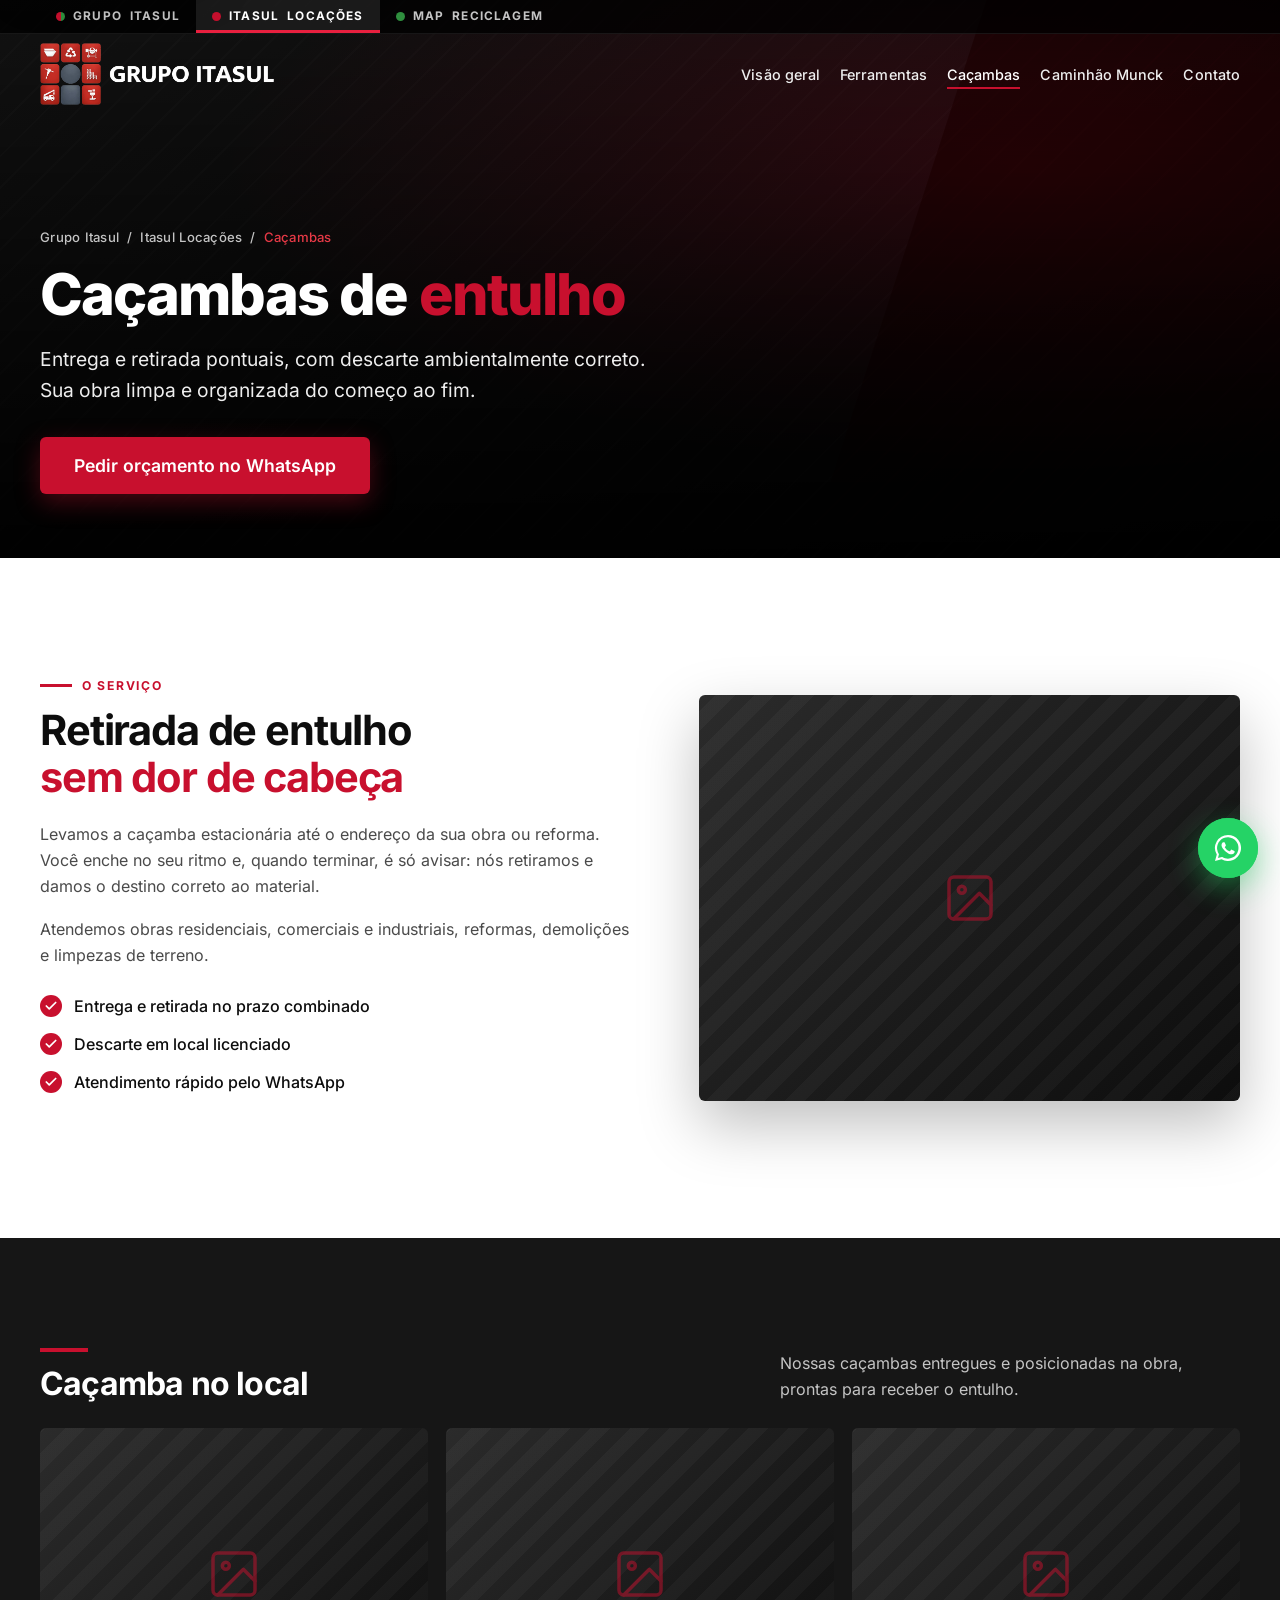
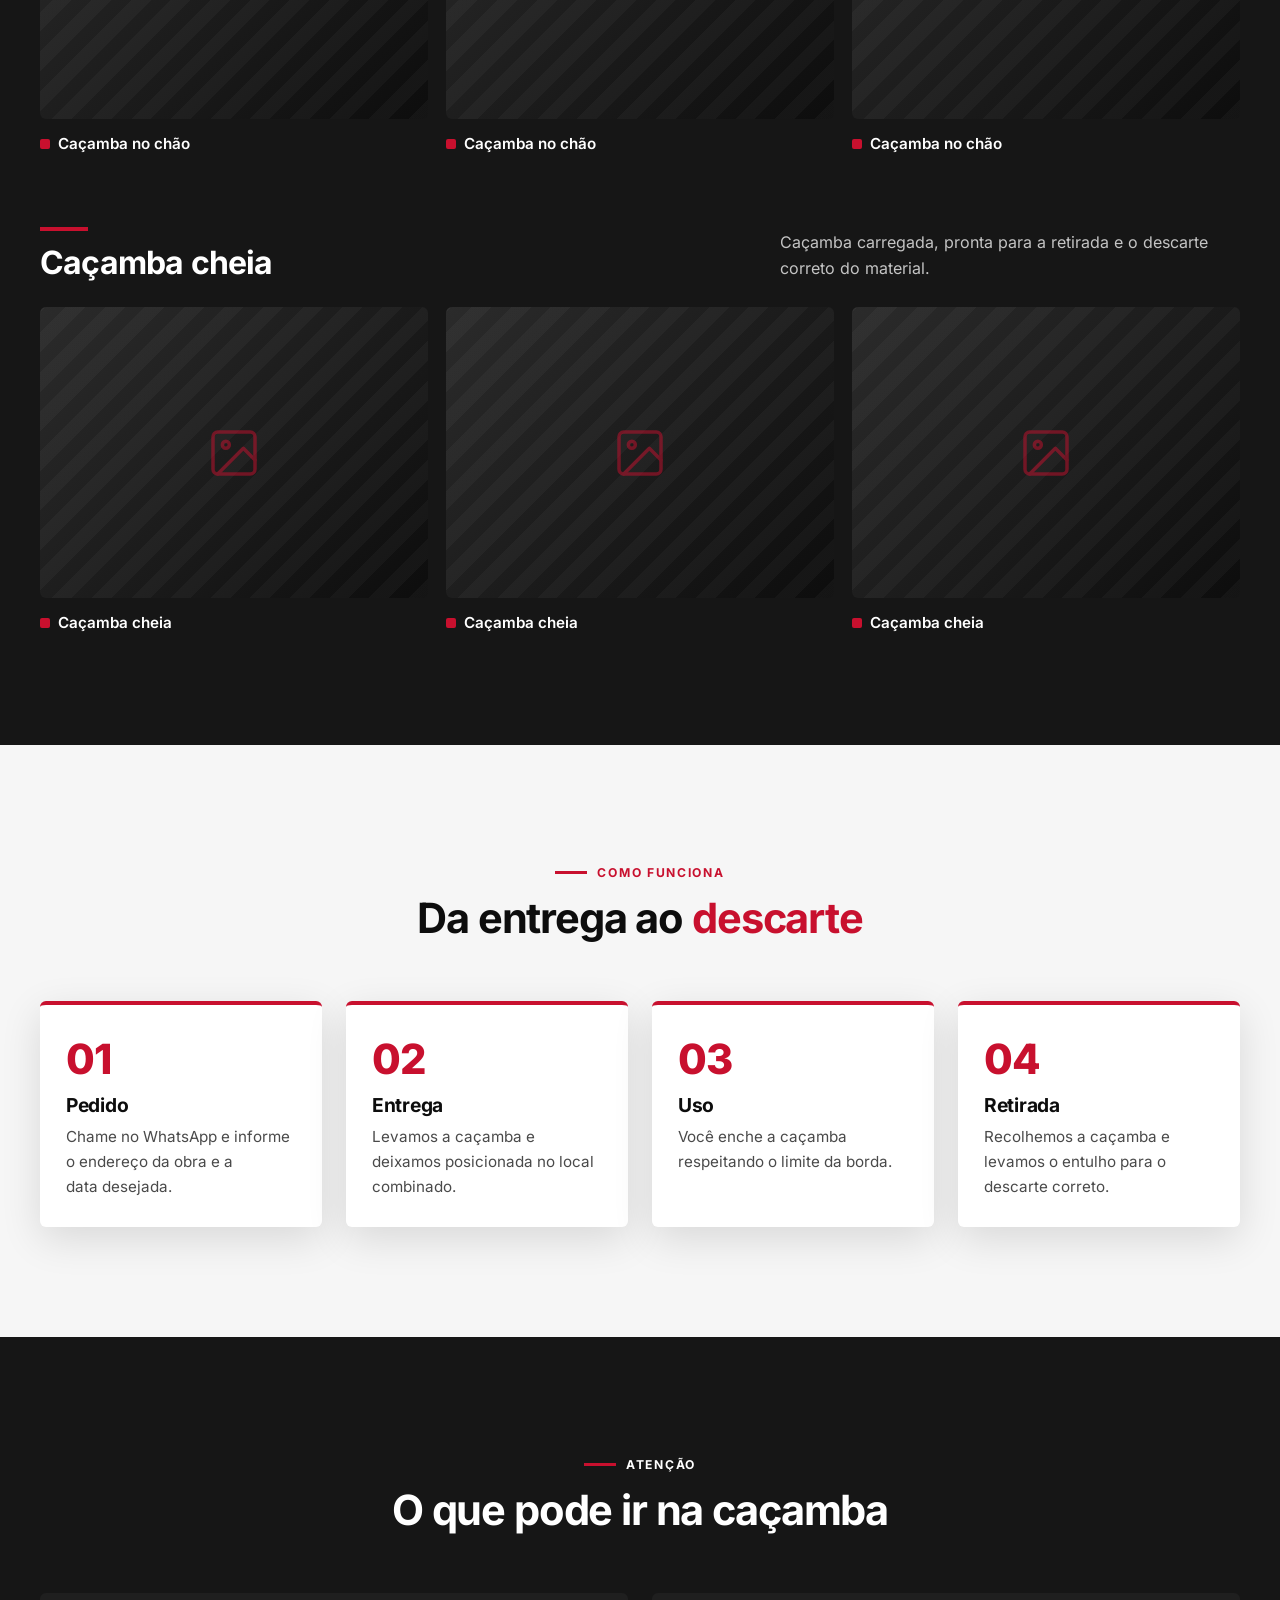
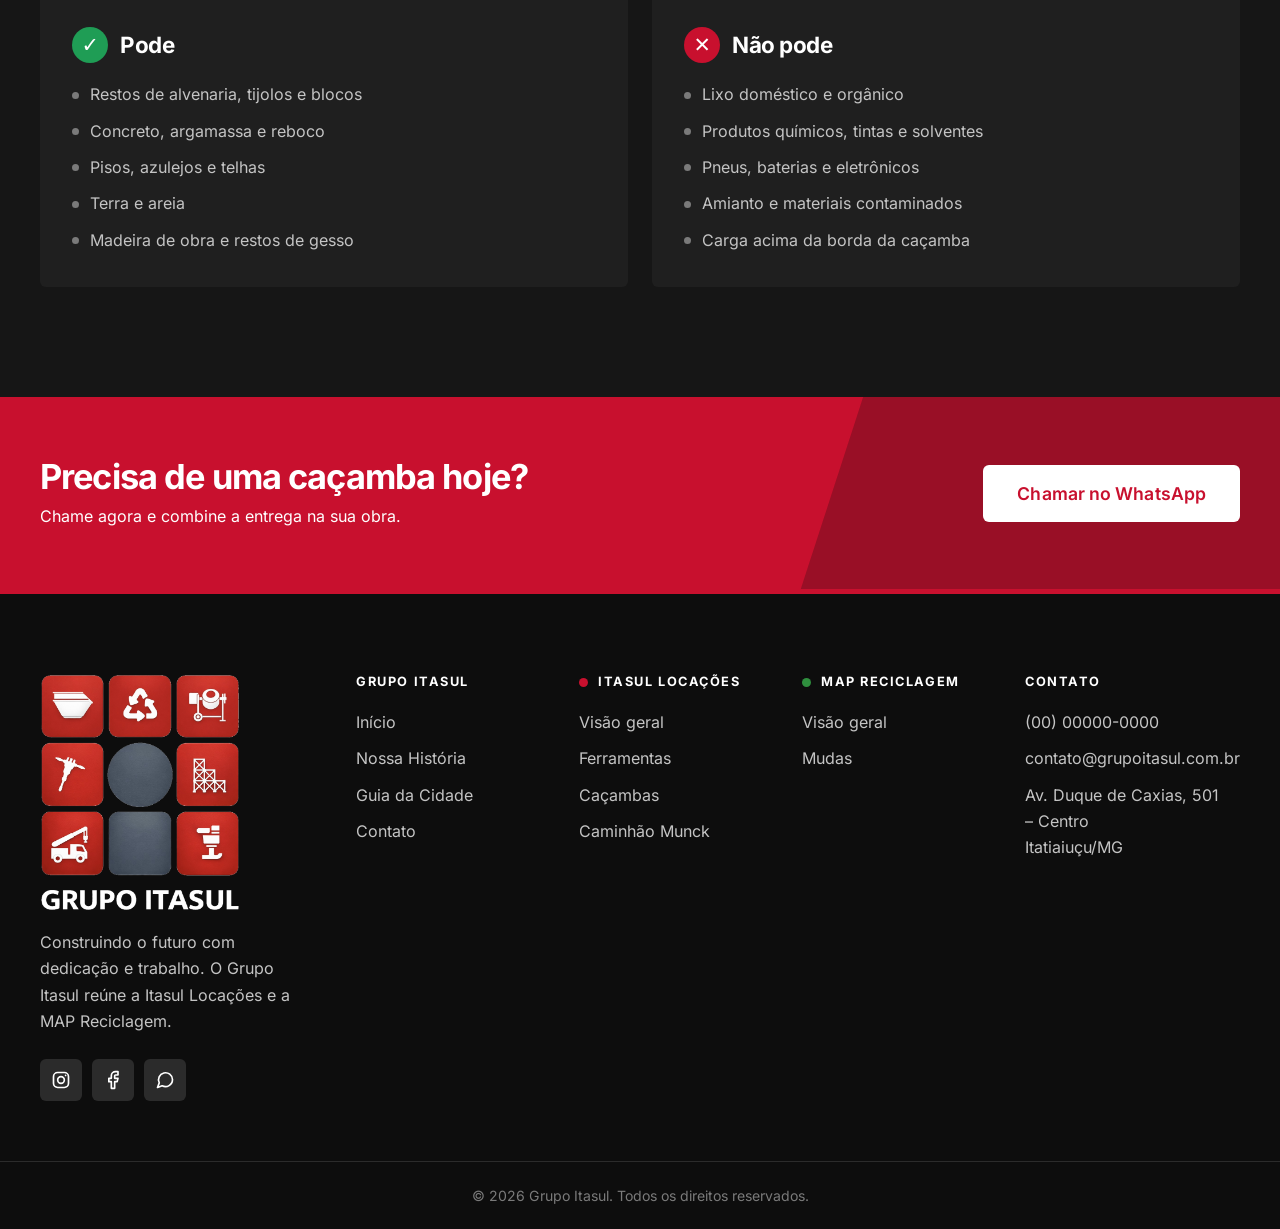
==== cacambas.html @ 6948b26c "Conteúdo institucional real no Grupo Itasul, MAP Reciclagem e Locações Baseado na apresentação insti" ====
<!DOCTYPE html>
<html lang="pt-BR" class="no-js">
<head>
  <meta charset="UTF-8">
  <meta name="viewport" content="width=device-width, initial-scale=1.0">
  <title>Caçambas de entulho | Grupo Itasul</title>
  <meta name="description" content="Locação de caçambas de entulho com entrega e retirada pontuais e descarte correto. Grupo Itasul.">
  <meta name="theme-color" content="#c8102e">

  <link rel="icon" href="assets/img/favicon.png">
  <link rel="preload" href="assets/fonts/inter-latin-wght-normal.woff2" as="font" type="font/woff2" crossorigin>
  <link rel="stylesheet" href="assets/css/style.css">
</head>
<body class="theme-loc">

  <!-- ============ CABEÇALHO / MENU ============ -->
  <header class="header" id="header">
    <a class="skip" href="#conteudo">Pular para o conteúdo</a>
    <div class="company-bar" aria-label="Empresas do grupo">
      <div class="container company-bar__inner">
        <a href="index.html" class="cb cb--grupo"><i class="dot dot--grupo"></i>Grupo<span class="cb__long"> Itasul</span></a>
        <a href="locacoes.html" class="cb cb--loc is-active" aria-current="true"><i class="dot dot--loc"></i><span class="cb__long">Itasul </span>Locações</a>
        <a href="map.html" class="cb cb--map"><i class="dot dot--map"></i>MAP<span class="cb__long"> Reciclagem</span></a>
      </div>
    </div>
    <div class="container header__inner">
      <a href="index.html" class="brand" aria-label="Grupo Itasul - início">
        <img class="brand__logo" src="assets/img/logo-horizontal-branca.png" alt="Grupo Itasul"
             onload="this.parentNode.classList.add('has-logo')" onerror="this.remove()">
        <span class="brand__text"><span class="brand__mark">G</span><span>Grupo <strong>Itasul</strong></span></span>
      </a>

      <nav class="nav" id="nav" aria-label="Menu principal">
        <ul class="nav__list">
          <li><a href="locacoes.html" class="nav__link">Visão geral</a></li>
          <li><a href="ferramentas.html" class="nav__link">Ferramentas</a></li>
          <li><a href="cacambas.html" class="nav__link active" aria-current="page">Caçambas</a></li>
          <li><a href="munck.html" class="nav__link">Caminhão Munck</a></li>
          <li><a href="locacoes.html#contato" class="nav__link">Contato</a></li>
        </ul>
        <a href="#" data-wa="Gostaria de um orçamento de locação." class="btn btn--primary nav__cta">Pedir orçamento</a>
      </nav>

      <button class="nav__toggle" id="navToggle" aria-label="Abrir menu" aria-expanded="false" aria-controls="nav">
        <span></span><span></span><span></span>
      </button>
    </div>
  </header>

  <main id="conteudo">

    <!-- ============ TOPO DA PÁGINA ============ -->
    <section class="page-hero">
      <div class="hero__bg" data-img="assets/img/cacambas-topo.jpg"></div>
      <div class="container page-hero__content">
        <nav class="breadcrumb" aria-label="Você está em"><a href="index.html">Grupo Itasul</a>/<a href="locacoes.html">Itasul Locações</a>/<span>Caçambas</span></nav>
        <h1 class="reveal">Caçambas de <span class="text-red">entulho</span></h1>
        <p class="reveal">Entrega e retirada pontuais, com descarte ambientalmente correto. Sua obra limpa e organizada do começo ao fim.</p>
        <a href="#" data-wa="Gostaria de alugar uma caçamba de entulho." class="btn btn--primary btn--lg reveal">Pedir orçamento no WhatsApp</a>
      </div>
    </section>

    <!-- ============ SOBRE O SERVIÇO ============ -->
    <section class="section">
      <div class="container split">
        <div class="reveal">
          <span class="eyebrow">O serviço</span>
          <h2 class="section__title">Retirada de entulho <span class="text-red">sem dor de cabeça</span></h2>
          <p>Levamos a caçamba estacionária até o endereço da sua obra ou reforma. Você enche no seu ritmo e, quando terminar, é só avisar: nós retiramos e damos o destino correto ao material.</p>
          <p>Atendemos obras residenciais, comerciais e industriais, reformas, demolições e limpezas de terreno.</p>
          <ul class="checklist">
            <li>Entrega e retirada no prazo combinado</li>
            <li>Descarte em local licenciado</li>
            <li>Atendimento rápido pelo WhatsApp</li>
          </ul>
        </div>
        <div class="img-slot split__img reveal" data-img="assets/img/cacamba-servico.jpg" data-zoom role="img" aria-label="Caçamba do Grupo Itasul"></div>
      </div>
    </section>

    <!-- ============ FOTOS ============ -->
    <!-- Fotos: assets/img/cacamba-chao-1.jpg ... -3.jpg e assets/img/cacamba-cheia-1.jpg ... -3.jpg -->
    <section class="section section--dark" id="fotos">
      <div class="container">
        <div class="photo-block">
          <div class="photo-block__head reveal">
            <h3>Caçamba no local</h3>
            <p>Nossas caçambas entregues e posicionadas na obra, prontas para receber o entulho.</p>
          </div>
        <div class="photo-grid">
          <figure class="photo reveal">
            <div class="img-slot photo__img" data-img="assets/img/cacamba-chao-1.jpg" data-zoom role="img" aria-label="Caçamba no chão 1"></div>
            <figcaption>Caçamba no chão</figcaption>
          </figure>
          <figure class="photo reveal">
            <div class="img-slot photo__img" data-img="assets/img/cacamba-chao-2.jpg" data-zoom role="img" aria-label="Caçamba no chão 2"></div>
            <figcaption>Caçamba no chão</figcaption>
          </figure>
          <figure class="photo reveal">
            <div class="img-slot photo__img" data-img="assets/img/cacamba-chao-3.jpg" data-zoom role="img" aria-label="Caçamba no chão 3"></div>
            <figcaption>Caçamba no chão</figcaption>
          </figure>
        </div>
        </div>
        <div class="photo-block">
          <div class="photo-block__head reveal">
            <h3>Caçamba cheia</h3>
            <p>Caçamba carregada, pronta para a retirada e o descarte correto do material.</p>
          </div>
        <div class="photo-grid">
          <figure class="photo reveal">
            <div class="img-slot photo__img" data-img="assets/img/cacamba-cheia-1.jpg" data-zoom role="img" aria-label="Caçamba cheia 1"></div>
            <figcaption>Caçamba cheia</figcaption>
          </figure>
          <figure class="photo reveal">
            <div class="img-slot photo__img" data-img="assets/img/cacamba-cheia-2.jpg" data-zoom role="img" aria-label="Caçamba cheia 2"></div>
            <figcaption>Caçamba cheia</figcaption>
          </figure>
          <figure class="photo reveal">
            <div class="img-slot photo__img" data-img="assets/img/cacamba-cheia-3.jpg" data-zoom role="img" aria-label="Caçamba cheia 3"></div>
            <figcaption>Caçamba cheia</figcaption>
          </figure>
        </div>
        </div>
      </div>
    </section>

    <!-- ============ COMO FUNCIONA ============ -->
    <section class="section section--gray">
      <div class="container">
        <div class="section__head reveal">
          <span class="eyebrow">Como funciona</span>
          <h2 class="section__title">Da entrega ao <span class="text-red">descarte</span></h2>
        </div>
        <div class="steps">
          <div class="step reveal"><h3>Pedido</h3><p>Chame no WhatsApp e informe o endereço da obra e a data desejada.</p></div>
          <div class="step reveal"><h3>Entrega</h3><p>Levamos a caçamba e deixamos posicionada no local combinado.</p></div>
          <div class="step reveal"><h3>Uso</h3><p>Você enche a caçamba respeitando o limite da borda.</p></div>
          <div class="step reveal"><h3>Retirada</h3><p>Recolhemos a caçamba e levamos o entulho para o descarte correto.</p></div>
        </div>
      </div>
    </section>

    <!-- ============ O QUE PODE / NÃO PODE ============ -->
    <section class="section section--dark">
      <div class="container">
        <div class="section__head reveal">
          <span class="eyebrow eyebrow--light">Atenção</span>
          <h2 class="section__title">O que pode ir na caçamba</h2>
        </div>
        <div class="rules">
          <div class="rules__col rules__col--yes reveal">
            <h3><span>✓</span>Pode</h3>
            <ul>
              <li>Restos de alvenaria, tijolos e blocos</li>
              <li>Concreto, argamassa e reboco</li>
              <li>Pisos, azulejos e telhas</li>
              <li>Terra e areia</li>
              <li>Madeira de obra e restos de gesso</li>
            </ul>
          </div>
          <div class="rules__col rules__col--no reveal">
            <h3><span>✕</span>Não pode</h3>
            <ul>
              <li>Lixo doméstico e orgânico</li>
              <li>Produtos químicos, tintas e solventes</li>
              <li>Pneus, baterias e eletrônicos</li>
              <li>Amianto e materiais contaminados</li>
              <li>Carga acima da borda da caçamba</li>
            </ul>
          </div>
        </div>
      </div>
    </section>

    <!-- ============ CHAMADA ============ -->
    <section class="cta">
      <div class="container cta__inner">
        <div>
          <h2>Precisa de uma caçamba hoje?</h2>
          <p>Chame agora e combine a entrega na sua obra.</p>
        </div>
        <a href="#" data-wa="Gostaria de alugar uma caçamba de entulho." class="btn btn--white btn--lg">Chamar no WhatsApp</a>
      </div>
    </section>

  </main>

  <!-- ============ RODAPÉ ============ -->
  <footer class="footer">
    <div class="container footer__grid">
      <div class="footer__brand">
        <a href="index.html" class="brand brand--footer" aria-label="Grupo Itasul">
          <img class="brand__logo" src="assets/img/logo-branca.png" alt="Grupo Itasul"
               onload="this.parentNode.classList.add('has-logo')" onerror="this.remove()">
          <span class="brand__text"><span class="brand__mark">G</span><span>Grupo <strong>Itasul</strong></span></span>
        </a>
        <p>Construindo o futuro com dedicação e trabalho. O Grupo Itasul reúne a Itasul Locações e a MAP Reciclagem.</p>
        <div class="social">
          <a href="#" aria-label="Instagram"><svg viewBox="0 0 24 24" aria-hidden="true"><rect x="3" y="3" width="18" height="18" rx="5"/><circle cx="12" cy="12" r="4"/><path d="M17.5 6.5h.01"/></svg></a>
          <a href="#" aria-label="Facebook"><svg viewBox="0 0 24 24" aria-hidden="true"><path d="M18 2h-3a5 5 0 0 0-5 5v3H7v4h3v8h4v-8h3l1-4h-4V7a1 1 0 0 1 1-1h3z"/></svg></a>
          <a href="https://wa.me/5500000000000" class="js-whatsapp" target="_blank" rel="noopener" aria-label="WhatsApp"><svg viewBox="0 0 24 24" aria-hidden="true"><path d="M21 11.5a8.4 8.4 0 0 1-12.4 7.4L3 21l2.1-5.5A8.4 8.4 0 1 1 21 11.5z"/></svg></a>
        </div>
      </div>
      <div>
        <h4>Grupo Itasul</h4>
        <ul>
          <li><a href="index.html">Início</a></li>
          <li><a href="index.html#historia">Nossa História</a></li>
          <li><a href="contatos.html">Guia da Cidade</a></li>
          <li><a href="index.html#contato">Contato</a></li>
        </ul>
      </div>
      <div>
        <h4><i class="dot dot--loc"></i>Itasul Locações</h4>
        <ul>
          <li><a href="locacoes.html">Visão geral</a></li>
          <li><a href="ferramentas.html">Ferramentas</a></li>
          <li><a href="cacambas.html">Caçambas</a></li>
          <li><a href="munck.html">Caminhão Munck</a></li>
        </ul>
      </div>
      <div>
        <h4><i class="dot dot--map"></i>MAP Reciclagem</h4>
        <ul>
          <li><a href="map.html">Visão geral</a></li>
          <li><a href="mudas.html">Mudas</a></li>
        </ul>
      </div>
      <div>
        <h4>Contato</h4>
        <ul>
          <li>(00) 00000-0000</li>
          <li>contato@grupoitasul.com.br</li>
          <li>Av. Duque de Caxias, 501 – Centro<br>Itatiaiuçu/MG</li>
        </ul>
      </div>
    </div>
    <div class="footer__bottom">
      <div class="container">© <span id="year"></span> Grupo Itasul. Todos os direitos reservados.</div>
    </div>
  </footer>

  <!-- Botão flutuante do WhatsApp -->
  <a href="https://wa.me/5500000000000" class="whatsapp-float js-whatsapp" target="_blank" rel="noopener" aria-label="Falar no WhatsApp">
    <svg viewBox="0 0 32 32" aria-hidden="true"><path fill="currentColor" d="M16 3a13 13 0 0 0-11.2 19.6L3 29l6.6-1.7A13 13 0 1 0 16 3zm0 23.7c-2 0-4-.5-5.7-1.6l-.4-.2-3.9 1 1-3.8-.3-.4A10.7 10.7 0 1 1 16 26.7zm5.9-8c-.3-.2-1.9-.9-2.2-1-.3-.1-.5-.2-.7.2l-1 1.2c-.2.2-.4.2-.7.1a8.8 8.8 0 0 1-4.4-3.8c-.3-.6.3-.5.9-1.7.1-.2 0-.4 0-.6l-1-2.4c-.3-.6-.5-.5-.7-.5h-.6a1.2 1.2 0 0 0-.9.4 3.6 3.6 0 0 0-1.1 2.7 6.3 6.3 0 0 0 1.3 3.3 14.4 14.4 0 0 0 5.5 4.9c2 .9 2.8.9 3.9.8.6-.1 1.9-.8 2.2-1.5.3-.8.3-1.4.2-1.5l-.5-.2z"/></svg>
  </a>

  <!-- Lightbox da galeria -->
  <div class="lightbox" id="lightbox" hidden>
    <button class="lightbox__close" aria-label="Fechar">×</button>
    <img alt="Foto ampliada">
  </div>

  <script src="assets/js/main.js"></script>
</body>
</html>
---- assets/css/style.css ----
/* =========================================================
   GRUPO ITASUL — Folha de estilo
   Cores da marca: vermelho, preto, branco e cinza
   ========================================================= */

/* Inter (variável) hospedada no projeto: https://rsms.me/inter — licença SIL OFL em assets/fonts */
@font-face {
  font-family: "Inter";
  font-style: normal;
  font-weight: 100 900;
  font-display: swap;
  src: url("../fonts/inter-latin-wght-normal.woff2") format("woff2-variations");
  src: url("../fonts/inter-latin-wght-normal.woff2") format("woff2");
  unicode-range: U+0000-00FF, U+0131, U+0152-0153, U+02BB-02BC, U+02C6, U+02DA, U+02DC, U+0304, U+0308, U+0329, U+2000-206F, U+20AC, U+2122, U+2191, U+2193, U+2212, U+2215, U+FEFF, U+FFFD;
}

:root {
  --red: #c8102e;
  --red-dark: #9e0c24;
  --red-light: #e63946;
  --black: #0d0d0d;
  --black-2: #161616;
  --black-3: #1f1f1f;
  --gray-900: #2b2b2b;
  --gray-700: #4a4a4a;
  --gray-500: #7a7a7a;
  --gray-300: #c4c4c4;
  --gray-100: #eeeeee;
  --gray-50: #f6f6f6;
  --white: #ffffff;
  --green: #2f8f3e;
  --green-dark: #22702f;
  --green-light: #e8f4ea;

  --font-head: "Inter", system-ui, -apple-system, "Segoe UI", Roboto, "Helvetica Neue", Arial, sans-serif;
  --font-body: var(--font-head);

  --radius: 6px;
  --shadow: 0 12px 40px rgba(0, 0, 0, .12);
  --shadow-lg: 0 24px 60px rgba(0, 0, 0, .25);
  --red-rgb: 200, 16, 46;
  --strip-h: 34px;
  --header-h: calc(80px + var(--strip-h));
  --ease: cubic-bezier(.22, .61, .36, 1);
}

*, *::before, *::after { box-sizing: border-box; margin: 0; padding: 0; }

html { scroll-behavior: smooth; scroll-padding-top: var(--header-h); }

body {
  font-family: var(--font-body);
  font-size: 16px;
  line-height: 1.65;
  color: var(--gray-900);
  background: var(--white);
  -webkit-font-smoothing: antialiased;
  -moz-osx-font-smoothing: grayscale;
  text-rendering: optimizeLegibility;
  font-kerning: normal;
  font-feature-settings: "calt", "kern", "cv11";   /* cv11: "a" de um andar, mais limpo em títulos */
  -webkit-text-size-adjust: 100%;
  overflow-x: hidden;
}
h1, h2, h3, h4 { text-wrap: balance; }              /* quebra de linha equilibrada nos títulos */
p, li { text-wrap: pretty; }                         /* evita palavra solta na última linha */
::selection { background: rgba(var(--red-rgb), .22); color: inherit; }
:focus-visible { outline: 3px solid var(--red-light); outline-offset: 3px; border-radius: 4px; }
.form input:focus-visible, .form select:focus-visible, .form textarea:focus-visible, .guia-search input:focus-visible { outline: none; }
.skip { position: absolute; left: 16px; top: -60px; z-index: 300; padding: 10px 16px; background: var(--white); color: var(--black); font-weight: 600; border-radius: 6px; box-shadow: var(--shadow); transition: top .2s; }
.skip:focus { top: 12px; }

img { max-width: 100%; display: block; }
a { color: inherit; text-decoration: none; }
ul, ol { list-style: none; }
button { font: inherit; cursor: pointer; border: 0; background: none; color: inherit; }
svg { width: 24px; height: 24px; fill: none; stroke: currentColor; stroke-width: 2; stroke-linecap: round; stroke-linejoin: round; }

.container { width: min(1200px, 100% - 32px); margin-inline: auto; }
.text-red { color: var(--red); }

/* ---------- Tipografia de seções ---------- */
.section { padding: 110px 0; }
.section__head { text-align: center; max-width: 720px; margin: 0 auto 60px; }
.section__title {
  color: var(--black);
  margin-bottom: 20px; font-family: var(--font-head); font-size: clamp(1.9rem, 3.4vw, 2.6rem); font-weight: 700; letter-spacing: -.028em; line-height: 1.12; text-transform: none; }
.section__title--light { color: var(--white); }
.section__lead { color: var(--gray-300); font-size: 1.1rem; }
.section__lead--dark { color: var(--gray-700); }

.eyebrow {
  display: inline-flex;
  align-items: center;
  gap: 10px;
  color: var(--red);
  margin-bottom: 14px; font-family: var(--font-head); font-size: .76rem; font-weight: 700; letter-spacing: .14em; line-height: 1.3; text-transform: uppercase; }
.eyebrow::before { content: ""; width: 32px; height: 3px; background: var(--red); }
.eyebrow--light { color: var(--white); }

/* ---------- Botões ---------- */
.btn {
  display: inline-flex;
  align-items: center;
  justify-content: center;
  gap: 8px;
  padding: 13px 26px;
  border-radius: var(--radius);
  border: 2px solid transparent;
  transition: transform .25s var(--ease), background .25s, color .25s, border-color .25s, box-shadow .25s;
  white-space: nowrap; font-family: var(--font-head); font-size: .95rem; font-weight: 600; letter-spacing: .005em; line-height: 1.2; text-transform: none; }
.btn:hover { transform: translateY(-2px); }
.btn--lg { padding: 16px 32px; font-size: 1.1rem; }
.btn--block { width: 100%; }
.btn--primary { background: var(--red); color: var(--white); box-shadow: 0 8px 24px rgba(var(--red-rgb), .35); }
.btn--primary:hover { background: var(--red-dark); }
.btn--ghost { border-color: rgba(255, 255, 255, .6); color: var(--white); }
.btn--ghost:hover { background: var(--white); color: var(--black); border-color: var(--white); }
.btn--dark { background: var(--black); color: var(--white); }
.btn--dark:hover { background: var(--red); }
.btn--white { background: var(--white); color: var(--red); }
.btn--white:hover { background: var(--black); color: var(--white); }

/* ---------- Espaço de imagem (mostra padrão até a foto carregar) ---------- */
.img-slot {
  position: relative;
  background-color: var(--black-3);
  background-image:
    repeating-linear-gradient(-45deg, rgba(255,255,255,.03) 0 14px, transparent 14px 28px),
    linear-gradient(135deg, var(--gray-900), var(--black));
  background-size: cover;
  background-position: center;
  overflow: hidden;
}
.img-slot::after {
  content: "";
  position: absolute;
  inset: 0;
  background: center / 56px no-repeat url("data:image/svg+xml,%3Csvg xmlns='http://www.w3.org/2000/svg' viewBox='0 0 24 24' fill='none' stroke='%23c8102e' stroke-width='1.5' stroke-linecap='round' stroke-linejoin='round'%3E%3Crect x='3' y='3' width='18' height='18' rx='2'/%3E%3Ccircle cx='8.5' cy='8.5' r='1.5'/%3E%3Cpath d='m21 15-5-5L5 21'/%3E%3C/svg%3E");
  opacity: .5;
  transition: opacity .4s;
}
.img-slot.is-loaded::after { opacity: 0; }

/* =========================================================
   CABEÇALHO
   ========================================================= */
.header {
  position: fixed;
  inset: 0 0 auto;
  z-index: 100;
  height: var(--header-h);
  display: flex;
  flex-direction: column;
  align-items: stretch;
  transition: box-shadow .3s;
}
.header::before {
  content: "";
  position: absolute;
  inset: 0;
  z-index: -1;
  background: rgba(13, 13, 13, .96);
  backdrop-filter: blur(10px);
  opacity: 0;
  transition: opacity .3s;
}
.header.is-scrolled { --header-h: calc(68px + var(--strip-h)); box-shadow: 0 4px 24px rgba(0, 0, 0, .35); }
.header.is-scrolled::before { opacity: 1; }
.header::after {
  content: "";
  position: absolute;
  inset: auto 0 0;
  height: 3px;
  background: var(--red);
  transform: scaleX(0);
  transform-origin: left;
  transition: transform .4s var(--ease);
}
.header.is-scrolled::after { transform: scaleX(1); }
.header__inner { flex: 1; display: flex; align-items: center; justify-content: space-between; gap: 24px; }

.brand { display: flex; align-items: center; color: var(--white); flex-shrink: 0; }
.brand__logo { height: 62px; width: auto; display: none; transition: height .3s; }
.brand.has-logo .brand__logo { display: block; }
.header.is-scrolled .brand__logo { height: 52px; }
.brand--footer .brand__logo { height: auto; width: 200px; }
.brand.has-logo .brand__text { display: none; }
.brand__text {
  display: flex;
  align-items: center;
  gap: 10px; font-family: var(--font-head); font-size: 1.3rem; font-weight: 700; letter-spacing: -.015em; line-height: 1; text-transform: none; }
.brand__text strong { font-weight: 800; color: var(--red); }
.brand__mark {
  display: grid;
  place-items: center;
  width: 42px;
  height: 42px;
  background: var(--red);
  color: var(--white);
  font-weight: 800;
  font-size: 1.7rem;
  border-radius: var(--radius);
  clip-path: polygon(0 0, 100% 0, 100% 75%, 75% 100%, 0 100%);
}

.nav { display: flex; align-items: center; gap: 28px; }
.nav__list { display: flex; gap: 24px; }
.nav__link {
  white-space: nowrap;
  position: relative;
  color: var(--gray-100);
  padding: 6px 0;
  transition: color .2s; font-family: var(--font-head); font-size: .9rem; font-weight: 500; letter-spacing: .005em; line-height: 1.3; text-transform: none; }
.nav__link::after {
  content: "";
  position: absolute;
  left: 0; bottom: 0;
  width: 100%; height: 2px;
  background: var(--red);
  transform: scaleX(0);
  transition: transform .3s var(--ease);
}
.nav__link:hover, .nav__link.active { color: var(--white); }
.nav__link:hover::after, .nav__link.active::after { transform: scaleX(1); }
.nav__cta { padding: 10px 20px; font-size: 1rem; }

.nav__toggle { display: none; width: 44px; height: 44px; position: relative; z-index: 110; }
.nav__toggle span {
  position: absolute;
  left: 10px; width: 24px; height: 2px;
  background: var(--white);
  transition: transform .3s, opacity .3s;
}
.nav__toggle span:nth-child(1) { top: 14px; }
.nav__toggle span:nth-child(2) { top: 21px; }
.nav__toggle span:nth-child(3) { top: 28px; }
.nav-open .nav__toggle span:nth-child(1) { transform: translateY(7px) rotate(45deg); }
.nav-open .nav__toggle span:nth-child(2) { opacity: 0; }
.nav-open .nav__toggle span:nth-child(3) { transform: translateY(-7px) rotate(-45deg); }

/* =========================================================
   HERO
   ========================================================= */
.hero {
  position: relative;
  min-height: 100vh;
  min-height: 100svh;
  display: flex;
  align-items: center;
  color: var(--white);
  background: var(--black);
  overflow: hidden;
  isolation: isolate;
}
.hero__bg {
  position: absolute;
  inset: 0;
  z-index: -2;
  background-color: var(--black);
  background-image:
    radial-gradient(ellipse at 80% 30%, rgba(var(--red-rgb), .35), transparent 55%),
    repeating-linear-gradient(-45deg, rgba(255,255,255,.025) 0 2px, transparent 2px 22px),
    linear-gradient(160deg, #1c1c1c, #070707);
  background-size: cover;
  background-position: center;
  animation: heroZoom 18s ease-out forwards;
}
.hero::before {
  content: "";
  position: absolute;
  inset: 0;
  z-index: -1;
  background: linear-gradient(90deg, rgba(0,0,0,.88) 0%, rgba(0,0,0,.6) 55%, rgba(0,0,0,.25) 100%);
}
.hero::after {
  content: "";
  position: absolute;
  right: -8%;
  bottom: -30%;
  width: 55%;
  height: 90%;
  z-index: -1;
  background: var(--red);
  transform: skewX(-18deg);
  opacity: .9;
  mix-blend-mode: multiply;
}
@keyframes heroZoom { from { transform: scale(1.12); } to { transform: scale(1); } }

.hero__content { padding: calc(var(--header-h) + 40px) 0 80px; max-width: 1200px; }
.hero__title {
  margin-bottom: 24px;
  max-width: 800px; font-family: var(--font-head); font-size: clamp(2.5rem, 5.6vw, 4.4rem); font-weight: 800; letter-spacing: -.035em; line-height: 1.05; text-transform: none; }
.hero__text { font-size: clamp(1.05rem, 1.6vw, 1.25rem); color: var(--gray-100); max-width: 580px; margin-bottom: 36px; }
.hero__actions { display: flex; flex-wrap: wrap; gap: 16px; }

.hero__scroll {
  position: absolute;
  left: 50%; bottom: 32px;
  width: 28px; height: 46px;
  border: 2px solid rgba(255,255,255,.6);
  border-radius: 20px;
  transform: translateX(-50%);
}
.hero__scroll span {
  position: absolute;
  left: 50%; top: 8px;
  width: 4px; height: 8px;
  background: var(--red);
  border-radius: 2px;
  transform: translateX(-50%);
  animation: scrollDot 1.8s infinite;
}
@keyframes scrollDot { 0% { opacity: 0; top: 8px; } 40% { opacity: 1; } 100% { opacity: 0; top: 26px; } }

/* =========================================================
   DESTAQUES
   ========================================================= */
.highlights { background: var(--red); color: var(--white); position: relative; z-index: 2; }
.highlights__grid { display: grid; grid-template-columns: repeat(4, 1fr); }
.highlight {
  display: flex;
  align-items: center;
  gap: 14px;
  padding: 28px 20px;
  border-right: 1px solid rgba(255,255,255,.18);
}
.highlight:last-child { border-right: 0; }
.highlight svg { width: 36px; height: 36px; flex-shrink: 0; }
.highlight strong { display: block; font-family: var(--font-head); font-size: 1.02rem; font-weight: 700; letter-spacing: -.005em; line-height: 1.25; text-transform: none; }
.highlight span { font-size: .88rem; opacity: .85; }

/* =========================================================
   QUEM SOMOS
   ========================================================= */
.about__grid { display: grid; grid-template-columns: 1fr 1fr; gap: 80px; align-items: center; }
.about__media { position: relative; padding: 0 30px 30px 0; }
.about__media::before {
  content: "";
  position: absolute;
  inset: 30px 0 0 30px;
  border: 3px solid var(--red);
  border-radius: var(--radius);
}
.about__img { position: relative; aspect-ratio: 4 / 5; border-radius: var(--radius); box-shadow: var(--shadow-lg); }
.about__badge {
  position: absolute;
  right: 0; bottom: 0;
  display: flex;
  align-items: center;
  gap: 14px;
  padding: 22px 28px;
  background: var(--black);
  color: var(--white);
  border-radius: var(--radius);
  border-left: 5px solid var(--red);
  box-shadow: var(--shadow-lg);
}
.about__badge strong { color: var(--red); font-family: var(--font-head); font-size: 3rem; font-weight: 800; letter-spacing: -.03em; line-height: 1; text-transform: none; }
.about__badge span { font-family: var(--font-head); font-size: .78rem; font-weight: 600; letter-spacing: .08em; line-height: 1.3; text-transform: uppercase; }
.about__text p { margin-bottom: 16px; color: var(--gray-700); }
.checklist { margin: 24px 0 32px; display: grid; gap: 12px; }
.checklist li { position: relative; padding-left: 34px; font-weight: 500; color: var(--black); }
.checklist li::before {
  content: "";
  position: absolute;
  left: 0; top: 2px;
  width: 22px; height: 22px;
  border-radius: 50%;
  background: var(--red) center / 14px no-repeat url("data:image/svg+xml,%3Csvg xmlns='http://www.w3.org/2000/svg' viewBox='0 0 24 24' fill='none' stroke='white' stroke-width='3' stroke-linecap='round' stroke-linejoin='round'%3E%3Cpath d='M20 6 9 17l-5-5'/%3E%3C/svg%3E");
}

/* =========================================================
   SERVIÇOS
   ========================================================= */
.services {
  background:
    linear-gradient(rgba(13,13,13,.97), rgba(13,13,13,.97)),
    repeating-linear-gradient(-45deg, var(--red) 0 2px, transparent 2px 40px);
  color: var(--white);
}
.services__grid { display: grid; grid-template-columns: repeat(3, 1fr); gap: 28px; }
.service {
  display: flex;
  flex-direction: column;
  background: var(--black-3);
  border-radius: var(--radius);
  overflow: hidden;
  border-bottom: 4px solid transparent;
  transition: transform .35s var(--ease), border-color .35s, box-shadow .35s;
}
.service:hover { transform: translateY(-8px); border-color: var(--red); box-shadow: 0 20px 50px rgba(var(--red-rgb), .2); }
.service--featured { border-color: var(--red); }
.service__img { aspect-ratio: 16 / 10; transition: transform .6s var(--ease); }
.service:hover .service__img { transform: scale(1.05); }
.service__body { position: relative; padding: 44px 30px 32px; flex: 1; display: flex; flex-direction: column; }
.service__icon {
  position: absolute;
  top: -32px; left: 30px;
  width: 64px; height: 64px;
  display: grid;
  place-items: center;
  background: var(--red);
  border-radius: var(--radius);
  box-shadow: 0 10px 24px rgba(var(--red-rgb), .4);
}
.service__icon svg { width: 32px; height: 32px; color: var(--white); }
.service h3 { margin-bottom: 12px; font-family: var(--font-head); font-size: 1.35rem; font-weight: 700; letter-spacing: -.018em; line-height: 1.25; text-transform: none; }
.service p { color: var(--gray-300); margin-bottom: 24px; flex: 1; }
.service__link { color: var(--red-light); font-family: var(--font-head); font-size: .9rem; font-weight: 600; letter-spacing: .005em; line-height: 1.3; text-transform: none; }
.service__link span { display: inline-block; transition: transform .25s; }
.service__link:hover span { transform: translateX(6px); }

/* =========================================================
   NÚMEROS
   ========================================================= */
.stats { background: linear-gradient(100deg, var(--red-dark), var(--red)); color: var(--white); padding: 64px 0; }
.stats__grid { display: grid; grid-template-columns: repeat(4, 1fr); gap: 24px; text-align: center; }
.stat strong { display: block; font-family: var(--font-head); font-size: clamp(2.3rem, 4.6vw, 3.5rem); font-weight: 800; letter-spacing: -.035em; line-height: 1; text-transform: none; font-variant-numeric: tabular-nums; }
.stat span { opacity: .9; font-family: var(--font-head); font-size: .8rem; font-weight: 600; letter-spacing: .1em; line-height: 1.3; text-transform: uppercase; }

/* =========================================================
   NOSSA HISTÓRIA
   ========================================================= */
.history { background: var(--gray-50); }
.timeline { position: relative; max-width: 960px; margin: 0 auto 80px; }
.timeline::before {
  content: "";
  position: absolute;
  left: 50%; top: 0; bottom: 0;
  width: 3px;
  background: linear-gradient(var(--red), var(--gray-300));
  transform: translateX(-50%);
}
.timeline__item { position: relative; display: flex; justify-content: flex-end; padding-right: calc(50% + 50px); margin-bottom: 40px; }
.timeline__item:nth-child(even) { justify-content: flex-start; padding: 0 0 0 calc(50% + 50px); }
.timeline__item::before {
  content: "";
  position: absolute;
  left: 50%; top: 24px;
  width: 20px; height: 20px;
  background: var(--white);
  border: 4px solid var(--red);
  border-radius: 50%;
  transform: translateX(-50%);
  z-index: 1;
}
.timeline__year {
  position: absolute;
  top: 16px;
  left: calc(50% + 32px);
  color: var(--red); font-family: var(--font-head); font-size: 1.5rem; font-weight: 800; letter-spacing: -.025em; line-height: 1; text-transform: none; }
.timeline__item:nth-child(even) .timeline__year { left: auto; right: calc(50% + 32px); }
.timeline__card {
  background: var(--white);
  padding: 26px 28px;
  border-radius: var(--radius);
  box-shadow: var(--shadow);
  border-top: 4px solid var(--black);
  max-width: 420px;
  transition: border-color .3s, transform .3s;
}
.timeline__card:hover { border-color: var(--red); transform: translateY(-4px); }
.timeline__card h3 { color: var(--black); margin-bottom: 8px; font-family: var(--font-head); font-size: 1.2rem; font-weight: 700; letter-spacing: -.015em; line-height: 1.3; text-transform: none; }
.timeline__card p { color: var(--gray-700); }

.values { display: grid; grid-template-columns: repeat(3, 1fr); gap: 24px; }
.value {
  padding: 36px 30px;
  background: var(--black);
  color: var(--white);
  border-radius: var(--radius);
  position: relative;
  overflow: hidden;
}
.value::before {
  content: "";
  position: absolute;
  top: 0; left: 0;
  width: 60px; height: 4px;
  background: var(--red);
  transition: width .4s var(--ease);
}
.value:hover::before { width: 100%; }
.value h3 { margin-bottom: 10px; font-family: var(--font-head); font-size: 1.4rem; font-weight: 700; letter-spacing: -.02em; line-height: 1.25; text-transform: none; }
.value p { color: var(--gray-300); }

/* =========================================================
   GALERIA
   ========================================================= */
.gallery { background: var(--black-2); }
.gallery__grid { display: grid; grid-template-columns: repeat(4, 1fr); grid-auto-rows: 240px; gap: 16px; }
.gallery__item { border-radius: var(--radius); transition: transform .4s var(--ease), filter .4s; filter: grayscale(.35); }
.gallery__item--wide { grid-column: span 2; }
.gallery__item:hover { transform: scale(1.02); filter: grayscale(0); }
.gallery__item::before {
  content: "+";
  position: absolute;
  inset: 0;
  display: grid;
  place-items: center;
  font-size: 3rem;
  font-weight: 300;
  color: var(--white);
  background: rgba(var(--red-rgb), .7);
  opacity: 0;
  transition: opacity .3s;
  z-index: 1;
}
.gallery__item.is-loaded:hover::before { opacity: 1; }

.lightbox {
  position: fixed;
  inset: 0;
  z-index: 200;
  display: grid;
  place-items: center;
  padding: 24px;
  background: rgba(0, 0, 0, .92);
}
.lightbox[hidden] { display: none; }
.lightbox img { max-height: 88vh; border-radius: var(--radius); box-shadow: var(--shadow-lg); }
.lightbox__close { position: absolute; top: 16px; right: 24px; font-size: 2.8rem; line-height: 1; color: var(--white); }
.lightbox__close:hover { color: var(--red); }

/* =========================================================
   CHAMADA
   ========================================================= */
.cta { background: var(--red); color: var(--white); padding: 60px 0; position: relative; overflow: hidden; }
.cta::before {
  content: "";
  position: absolute;
  right: -5%; top: -50%;
  width: 40%; height: 200%;
  background: var(--black);
  transform: skewX(-18deg);
  opacity: .25;
}
.cta__inner { position: relative; display: flex; align-items: center; justify-content: space-between; gap: 32px; }
.cta h2 { margin-bottom: 6px; font-family: var(--font-head); font-size: clamp(1.6rem, 2.9vw, 2.15rem); font-weight: 700; letter-spacing: -.025em; line-height: 1.15; text-transform: none; }

/* =========================================================
   CONTATO
   ========================================================= */
.contact__grid { display: grid; grid-template-columns: 1fr 1.1fr; gap: 64px; align-items: start; }
.contact__info > p { color: var(--gray-700); margin-bottom: 32px; }
.contact__list { display: grid; gap: 20px; }
.contact__list li { display: flex; align-items: center; gap: 16px; }
.contact__icon {
  width: 52px; height: 52px;
  flex-shrink: 0;
  display: grid;
  place-items: center;
  background: var(--black);
  color: var(--white);
  border-radius: var(--radius);
}
.contact__list li:hover .contact__icon { background: var(--red); }
.contact__list small { display: block; color: var(--gray-500); font-family: var(--font-head); font-size: .74rem; font-weight: 600; letter-spacing: .1em; line-height: 1.3; text-transform: uppercase; }
.contact__list a, .contact__list span { font-weight: 600; color: var(--black); }
.contact__list a:hover { color: var(--red); }

.form {
  background: var(--white);
  padding: 44px 40px;
  border-radius: var(--radius);
  box-shadow: var(--shadow-lg);
  border-top: 5px solid var(--red);
  display: grid;
  gap: 18px;
}
.form h3 { color: var(--black); font-family: var(--font-head); font-size: 1.5rem; font-weight: 700; letter-spacing: -.02em; line-height: 1.25; text-transform: none; }
.form__row { display: grid; grid-template-columns: 1fr 1fr; gap: 18px; }
.form label { display: grid; gap: 6px; color: var(--gray-700); font-family: var(--font-head); font-size: .85rem; font-weight: 600; letter-spacing: 0; line-height: 1.3; text-transform: none; }
.form input, .form select, .form textarea {
  width: 100%;
  padding: 14px 16px;
  font: inherit;
  font-size: 1rem;
  text-transform: none;
  letter-spacing: normal;
  color: var(--black);
  background: var(--gray-50);
  border: 2px solid var(--gray-100);
  border-radius: var(--radius);
  transition: border-color .2s, background .2s;
}
.form input:focus, .form select:focus, .form textarea:focus { outline: none; border-color: var(--red); background: var(--white); }
.form .is-invalid { border-color: var(--red); background: #fff3f5; }
.form textarea { resize: vertical; }
.form__feedback { font-size: .9rem; text-align: center; color: var(--red); min-height: 1.2em; }

/* =========================================================
   RODAPÉ
   ========================================================= */
.footer { background: var(--black); color: var(--gray-300); padding-top: 80px; border-top: 5px solid var(--red); }
.footer__grid { display: grid; grid-template-columns: 1.5fr 1fr 1fr 1fr 1.1fr; gap: 36px; padding-bottom: 60px; }
.footer__brand p { margin: 18px 0 24px; max-width: 320px; }
.footer h4 { color: var(--white); margin-bottom: 18px; font-family: var(--font-head); font-size: .8rem; font-weight: 700; letter-spacing: .12em; line-height: 1.3; text-transform: uppercase; }
.footer ul { display: grid; gap: 10px; }
.footer ul a:hover { color: var(--red-light); }
.social { display: flex; gap: 10px; }
.social a {
  width: 42px; height: 42px;
  display: grid;
  place-items: center;
  background: var(--gray-900);
  color: var(--white);
  border-radius: var(--radius);
  transition: background .25s, transform .25s;
}
.social a:hover { background: var(--red); transform: translateY(-3px); }
.social svg { width: 20px; height: 20px; }
.footer__bottom { border-top: 1px solid var(--gray-900); padding: 22px 0; font-size: .88rem; color: var(--gray-500); text-align: center; }

/* ---------- WhatsApp flutuante ---------- */
.whatsapp-float {
  position: fixed;
  right: 22px; bottom: 22px;
  z-index: 90;
  width: 60px; height: 60px;
  display: grid;
  place-items: center;
  background: #25d366;
  color: var(--white);
  border-radius: 50%;
  box-shadow: 0 10px 30px rgba(37, 211, 102, .45);
  transition: transform .25s;
}
.whatsapp-float:hover { transform: scale(1.1); }
.whatsapp-float svg { width: 32px; height: 32px; stroke: none; }
.whatsapp-float::before {
  content: "";
  position: absolute;
  inset: 0;
  border-radius: 50%;
  background: #25d366;
  z-index: -1;
  animation: pulse 2s infinite;
}
@keyframes pulse { 0% { transform: scale(1); opacity: .6; } 100% { transform: scale(1.6); opacity: 0; } }

/* ---------- Animação de entrada ---------- */
.reveal { opacity: 0; transform: translateY(30px); transition: opacity .8s var(--ease), transform .8s var(--ease); }
.reveal.is-visible { opacity: 1; transform: none; }
.no-js .reveal { opacity: 1; transform: none; }

@media (prefers-reduced-motion: reduce) {
  *, *::before, *::after { animation: none !important; transition: none !important; }
  html { scroll-behavior: auto; }
  .reveal { opacity: 1; transform: none; }
}

/* =========================================================
   PÁGINAS INTERNAS (Ferramentas, Caçambas, Munck)
   ========================================================= */
.page-hero {
  position: relative;
  min-height: 62vh;
  display: flex;
  align-items: flex-end;
  color: var(--white);
  background: var(--black);
  overflow: hidden;
  isolation: isolate;
}
.page-hero .hero__bg { animation-duration: 12s; }
.page-hero::before {
  content: "";
  position: absolute;
  inset: 0;
  z-index: -1;
  background: linear-gradient(0deg, rgba(0,0,0,.92) 0%, rgba(0,0,0,.55) 60%, rgba(0,0,0,.35) 100%);
}
.page-hero::after {
  content: "";
  position: absolute;
  right: -10%; top: -20%;
  width: 40%; height: 140%;
  z-index: -1;
  background: var(--red);
  transform: skewX(-18deg);
  mix-blend-mode: multiply;
  opacity: .85;
}
.page-hero__content { padding: calc(var(--header-h) + 60px) 0 64px; }
.page-hero h1 {
  margin-bottom: 18px;
  max-width: 820px; font-family: var(--font-head); font-size: clamp(2.25rem, 4.8vw, 3.6rem); font-weight: 800; letter-spacing: -.034em; line-height: 1.07; text-transform: none; }
.page-hero p { font-size: clamp(1.05rem, 1.6vw, 1.2rem); color: var(--gray-100); max-width: 620px; margin-bottom: 30px; }
.breadcrumb { display: flex; gap: 8px; color: var(--gray-300); margin-bottom: 18px; font-family: var(--font-head); font-size: .82rem; font-weight: 500; letter-spacing: .02em; line-height: 1.4; text-transform: none; }
.breadcrumb a:hover { color: var(--white); }
.breadcrumb span { color: var(--red-light); }

.section--gray { background: var(--gray-50); }
.section--dark { background: var(--black-2); color: var(--white); }
.section--dark .section__title { color: var(--white); }
.section--dark .section__lead { color: var(--gray-300); }

/* ---------- Catálogo de ferramentas ---------- */
.filters { display: flex; flex-wrap: wrap; justify-content: center; gap: 10px; margin-bottom: 44px; }
.filter {
  padding: 10px 20px;
  color: var(--gray-700);
  background: var(--white);
  border: 2px solid var(--gray-100);
  border-radius: 40px;
  transition: all .25s; font-family: var(--font-head); font-size: .88rem; font-weight: 600; letter-spacing: 0; line-height: 1.2; text-transform: none; }
.filter:hover { border-color: var(--black); color: var(--black); }
.filter.active { background: var(--red); border-color: var(--red); color: var(--white); }

.catalog { display: grid; grid-template-columns: repeat(auto-fill, minmax(270px, 1fr)); gap: 26px; }
.tool {
  display: flex;
  flex-direction: column;
  background: var(--white);
  border-radius: var(--radius);
  overflow: hidden;
  box-shadow: var(--shadow);
  border-bottom: 4px solid var(--black);
  transition: transform .35s var(--ease), border-color .35s, box-shadow .35s;
}
.tool[hidden] { display: none; }
.tool:hover { transform: translateY(-6px); border-color: var(--red); box-shadow: var(--shadow-lg); }
.tool__img { aspect-ratio: 4 / 3; }
.tool__tag {
  position: absolute;
  top: 14px; left: 14px;
  z-index: 1;
  padding: 4px 12px;
  color: var(--white);
  background: var(--red);
  border-radius: 3px; font-family: var(--font-head); font-size: .7rem; font-weight: 700; letter-spacing: .08em; line-height: 1.3; text-transform: uppercase; }
.tool__body { padding: 24px 24px 26px; display: flex; flex-direction: column; flex: 1; }
.tool h3 { color: var(--black); margin-bottom: 8px; font-family: var(--font-head); font-size: 1.3rem; font-weight: 700; letter-spacing: -.018em; line-height: 1.25; text-transform: none; }
.tool p { color: var(--gray-700); font-size: .95rem; margin-bottom: 14px; }
.tool__uses { display: grid; gap: 6px; margin-bottom: 22px; flex: 1; }
.tool__uses li { position: relative; padding-left: 18px; font-size: .9rem; color: var(--gray-900); }
.tool__uses li::before { content: ""; position: absolute; left: 0; top: .6em; width: 8px; height: 8px; background: var(--red); transform: rotate(45deg); }
.tool .btn { width: 100%; }

/* ---------- Fotos com legenda ---------- */
.photo-block + .photo-block { margin-top: 70px; }
.photo-block__head { display: flex; align-items: end; justify-content: space-between; gap: 20px; margin-bottom: 26px; flex-wrap: wrap; }
.photo-block__head h3 { font-family: var(--font-head); font-size: clamp(1.5rem, 2.6vw, 2rem); font-weight: 700; letter-spacing: -.025em; line-height: 1.15; text-transform: none; }
.photo-block__head h3::before { content: ""; display: block; width: 48px; height: 4px; background: var(--red); margin-bottom: 14px; }
.photo-block__head p { color: var(--gray-500); max-width: 460px; }
.section--dark .photo-block__head p { color: var(--gray-300); }
.photo-grid { display: grid; grid-template-columns: repeat(3, 1fr); gap: 18px; }
.photo { margin: 0; }
.photo__img { aspect-ratio: 4 / 3; border-radius: var(--radius); cursor: zoom-in; transition: transform .4s var(--ease); }
.photo__img:hover { transform: scale(1.02); }
.photo figcaption { display: flex; align-items: center; gap: 8px; margin-top: 12px; font-weight: 600; font-size: .95rem; }
.photo figcaption::before { content: ""; width: 10px; height: 10px; background: var(--red); border-radius: 2px; flex-shrink: 0; }
.photo-grid--featured .photo:first-child { grid-column: span 2; grid-row: span 2; }
.photo-grid--featured .photo:first-child .photo__img { aspect-ratio: auto; height: calc(100% - 36px); min-height: 300px; }

/* ---------- Passo a passo ---------- */
.steps { display: grid; grid-template-columns: repeat(4, 1fr); gap: 24px; counter-reset: step; }
.step {
  position: relative;
  padding: 34px 26px 28px;
  background: var(--white);
  border-radius: var(--radius);
  box-shadow: var(--shadow);
  border-top: 4px solid var(--red);
}
.step::before {
  counter-increment: step;
  content: counter(step, decimal-leading-zero);
  display: block;
  color: var(--red);
  margin-bottom: 12px; font-family: var(--font-head); font-size: 2.6rem; font-weight: 800; letter-spacing: -.035em; line-height: 1; text-transform: none; }
.step h3 { color: var(--black); margin-bottom: 6px; font-family: var(--font-head); font-size: 1.2rem; font-weight: 700; letter-spacing: -.015em; line-height: 1.3; text-transform: none; }
.step p { color: var(--gray-700); font-size: .95rem; }

/* ---------- Pode / não pode ---------- */
.rules { display: grid; grid-template-columns: 1fr 1fr; gap: 24px; }
.rules__col { padding: 34px 32px; border-radius: var(--radius); background: var(--black-3); }
.rules__col h3 { display: flex; align-items: center; gap: 12px; margin-bottom: 18px; font-family: var(--font-head); font-size: 1.4rem; font-weight: 700; letter-spacing: -.02em; line-height: 1.25; text-transform: none; }
.rules__col h3 span { display: grid; place-items: center; width: 36px; height: 36px; border-radius: 50%; font-size: 1.3rem; }
.rules__col--yes h3 span { background: #1f9d55; }
.rules__col--no h3 span { background: var(--red); }
.rules__col ul { display: grid; gap: 10px; color: var(--gray-300); }
.rules__col li { padding-left: 18px; position: relative; }
.rules__col li::before { content: ""; position: absolute; left: 0; top: .65em; width: 7px; height: 7px; border-radius: 50%; background: var(--gray-500); }

/* ---------- Aplicações (Munck) ---------- */
.apps { display: grid; grid-template-columns: repeat(3, 1fr); gap: 22px; }
.app {
  display: flex;
  gap: 18px;
  padding: 28px 26px;
  background: var(--white);
  border-radius: var(--radius);
  box-shadow: var(--shadow);
  border-left: 4px solid var(--black);
  transition: border-color .3s, transform .3s;
}
.app:hover { border-color: var(--red); transform: translateY(-4px); }
.app__icon { flex-shrink: 0; width: 52px; height: 52px; display: grid; place-items: center; background: var(--red); color: var(--white); border-radius: var(--radius); }
.app h3 { color: var(--black); margin-bottom: 6px; font-family: var(--font-head); font-size: 1.15rem; font-weight: 700; letter-spacing: -.015em; line-height: 1.3; text-transform: none; }
.app p { color: var(--gray-700); font-size: .95rem; }

/* ---------- Bloco texto + imagem ---------- */
.split { display: grid; grid-template-columns: 1.1fr 1fr; gap: 64px; align-items: center; }
.split__img { aspect-ratio: 4 / 3; border-radius: var(--radius); box-shadow: var(--shadow-lg); }
.split p { color: var(--gray-700); margin-bottom: 16px; }

/* =========================================================
   GUIA DE CONTATOS DA CIDADE
   ========================================================= */
.emerg { background: var(--black); color: var(--white); border-bottom: 4px solid var(--red); }
.emerg__grid { display: flex; align-items: center; gap: 14px; flex-wrap: wrap; padding: 20px 0; }
.emerg__title { margin-right: 10px; font-family: var(--font-head); font-size: .8rem; font-weight: 700; letter-spacing: .12em; line-height: 1.3; text-transform: uppercase; }
.emerg__item { display: flex; align-items: center; gap: 10px; padding: 8px 16px; background: var(--black-3); border-radius: 40px; transition: background .2s; }
.emerg__item:hover { background: var(--red); }
.emerg__item b { color: var(--red-light); font-family: var(--font-head); font-size: 1.25rem; font-weight: 800; letter-spacing: -.02em; line-height: 1; text-transform: none; }
.emerg__item:hover b { color: var(--white); }
.emerg__item span { font-size: .9rem; color: var(--gray-100); }

.guia-tools { display: flex; align-items: center; gap: 18px; margin-bottom: 22px; }
.guia-search { position: relative; flex: 1; }
.guia-search svg { position: absolute; left: 18px; top: 50%; transform: translateY(-50%); color: var(--gray-500); }
.guia-search input {
  width: 100%;
  padding: 17px 20px 17px 54px;
  font: inherit;
  font-size: 1.05rem;
  background: var(--white);
  border: 2px solid var(--gray-100);
  border-radius: 50px;
  box-shadow: var(--shadow);
  transition: border-color .2s;
}
.guia-search input:focus { outline: none; border-color: var(--red); }
.guia-count { color: var(--gray-700); white-space: nowrap; font-family: var(--font-head); font-size: .9rem; font-weight: 600; letter-spacing: 0; line-height: 1.3; text-transform: none; }
.filters--left { justify-content: flex-start; margin-bottom: 34px; }

.guia-grid { display: grid; grid-template-columns: repeat(auto-fill, minmax(300px, 1fr)); gap: 20px; }
.gcard {
  display: flex;
  flex-direction: column;
  padding: 24px 24px 18px;
  background: var(--white);
  border-radius: var(--radius);
  box-shadow: var(--shadow);
  border-top: 4px solid var(--black);
  transition: transform .3s var(--ease), border-color .3s;
}
.gcard:hover { transform: translateY(-4px); border-color: var(--red); }
.gcard__cat { align-self: flex-start; padding: 3px 10px; color: var(--red); background: #fdecef; border-radius: 3px; margin-bottom: 10px; font-family: var(--font-head); font-size: .7rem; font-weight: 700; letter-spacing: .08em; line-height: 1.3; text-transform: uppercase; }
.gcard h3 { color: var(--black); margin-bottom: 10px; font-family: var(--font-head); font-size: 1.15rem; font-weight: 700; letter-spacing: -.015em; line-height: 1.3; text-transform: none; }
.gcard__end { display: flex; gap: 8px; font-size: .92rem; color: var(--gray-700); margin-bottom: 6px; }
.gcard__end svg { width: 17px; height: 17px; flex-shrink: 0; margin-top: 2px; color: var(--red); }
.gcard__obs { font-size: .82rem; color: var(--gray-500); font-style: italic; }
.gcard__actions { display: flex; flex-wrap: wrap; gap: 8px; margin: 14px 0 16px; flex: 1; align-content: flex-end; }
.gcard__btn { display: inline-flex; align-items: center; gap: 7px; padding: 9px 14px; font-weight: 600; font-size: .92rem; color: var(--white); background: var(--black); border-radius: 40px; transition: background .2s; }
.gcard__btn:hover { background: var(--red); }
.gcard__btn svg { width: 16px; height: 16px; }
.gcard__btn--wa { background: #1fa855; }
.gcard__btn--wa:hover { background: #178a45; }
.gcard__foot { display: flex; justify-content: space-between; padding-top: 12px; border-top: 1px solid var(--gray-100); font-size: .82rem; }
.gcard__foot a { color: var(--gray-500); text-decoration: underline; text-underline-offset: 3px; }
.gcard__foot a:hover { color: var(--red); }
.guia-empty { text-align: center; padding: 40px 0; color: var(--gray-500); }

.guia-note {
  display: flex;
  align-items: center;
  justify-content: space-between;
  gap: 32px;
  margin-top: 56px;
  padding: 36px 40px;
  background: var(--black);
  color: var(--white);
  border-radius: var(--radius);
  border-left: 5px solid var(--red);
}
.guia-note h3 { margin-bottom: 8px; font-family: var(--font-head); font-size: 1.5rem; font-weight: 700; letter-spacing: -.022em; line-height: 1.25; text-transform: none; }
.guia-note p { color: var(--gray-300); max-width: 640px; }
.guia-note__small { margin-top: 10px; font-size: .82rem; color: var(--gray-500) !important; }

/* =========================================================
   MUDAS (MAP Reciclagem)
   ========================================================= */
.text-green { color: #4cbb5c; }
.section .text-green, .mhead .text-green { color: var(--green); }
.eyebrow--green { color: #5fcf6f; }
.eyebrow--green::before { background: currentColor; }
.section--gray .eyebrow--green { color: var(--green); }
.btn--green { background: var(--green); color: var(--white); box-shadow: 0 8px 24px rgba(47, 143, 62, .35); }
.btn--green:hover { background: var(--green-dark); }
.page-hero--green::after { background: var(--green); }

/* ---------- Ilustração das frutas (aparece enquanto não há foto) ---------- */
.fruit { position: relative; display: block; width: 120px; height: 120px; }
.fruit--big { width: 190px; height: 190px; }
.fruit i { position: absolute; border-radius: 50%; }
.fruit i:nth-child(1) { inset: 8%; background: radial-gradient(circle at 34% 30%, var(--f1), var(--f2) 62%, var(--f3)); box-shadow: inset -10px -14px 24px rgba(0,0,0,.18), 0 18px 30px rgba(0,0,0,.25); }
.fruit i:nth-child(2), .fruit i:nth-child(3) { display: none; }
.fruit b { position: absolute; top: 0; left: 52%; width: 34%; height: 20%; background: linear-gradient(135deg, #5cc06a, #2f8f3e); border-radius: 0 100% 0 100%; transform: rotate(-18deg); }
.fruit--laranja { --f1: #ffc15a; --f2: #f7941d; --f3: #d96b05; }
.fruit--laranja i:nth-child(2) { display: block; left: 46%; top: 82%; width: 9%; height: 7%; background: #c75f04; opacity: .7; } /* umbigo */
.fruit--mexerica { --f1: #ffb347; --f2: #f57f17; --f3: #d35400; }
.fruit--mexerica i:nth-child(1) { inset: 16% 6% 6%; }
.fruit--mexerica i:nth-child(2) { display: block; left: 40%; top: 8%; width: 20%; height: 16%; background: #e8740f; } /* pescoço */
.fruit--limao { --f1: #a6e36b; --f2: #5fae2e; --f3: #3e7f1c; }
.fruit--limao i:nth-child(1) { inset: 10% 4%; transform: rotate(-20deg); }
.fruit--acerola { --f1: #ff6b6b; --f2: #d7192f; --f3: #9c0d1e; }
.fruit--acerola i:nth-child(1) { inset: 30% 36% 6% 4%; }
.fruit--acerola i:nth-child(2), .fruit--acerola i:nth-child(3) { display: block; background: radial-gradient(circle at 34% 30%, var(--f1), var(--f2) 62%, var(--f3)); box-shadow: inset -8px -10px 18px rgba(0,0,0,.18), 0 14px 24px rgba(0,0,0,.25); }
.fruit--acerola i:nth-child(2) { inset: 36% 4% 4% 40%; }
.fruit--acerola i:nth-child(3) { inset: 14% 22% 34% 24%; }
.img-slot.is-loaded .fruit { display: none; }

/* ---------- Cartões das espécies ---------- */
.mudas-grid { display: grid; grid-template-columns: repeat(4, 1fr); gap: 24px; }
.mcard {
  display: flex;
  flex-direction: column;
  background: var(--white);
  border-radius: 10px;
  overflow: hidden;
  box-shadow: var(--shadow);
  border-bottom: 4px solid transparent;
  transition: transform .35s var(--ease), border-color .35s, box-shadow .35s;
}
.mcard:hover { transform: translateY(-8px); box-shadow: var(--shadow-lg); border-color: var(--green); }
.mcard.active { border-color: var(--green); box-shadow: 0 0 0 3px var(--green), var(--shadow-lg); }
.mcard__media {
  aspect-ratio: 4 / 3;
  display: grid;
  place-items: center;
  background: radial-gradient(circle at 50% 40%, #ffffff 0%, var(--green-light) 70%, #d3ead6 100%);
  background-size: cover;
  background-position: center;
}
.mcard__media::after { display: none; }
.mcard__body { padding: 22px 22px 24px; display: flex; flex-direction: column; flex: 1; }
.mcard h3 { color: var(--black); font-family: var(--font-head); font-size: 1.35rem; font-weight: 700; letter-spacing: -.02em; line-height: 1.2; text-transform: none; }
.mcard em { font-size: .9rem; color: var(--green); margin: 4px 0 10px; }
.mcard p { font-size: .95rem; color: var(--gray-700); flex: 1; margin-bottom: 16px; }
.mcard__link { color: var(--green); font-family: var(--font-head); font-size: .9rem; font-weight: 600; letter-spacing: .005em; line-height: 1.3; text-transform: none; }
.mcard__link span { display: inline-block; transition: transform .25s; }
.mcard:hover .mcard__link span { transform: translateX(6px); }

/* ---------- Ficha da espécie ---------- */
.muda-section { padding-top: 70px; }
.muda-section:has(#mudaDetalhe[hidden]) { display: none; }
#mudaDetalhe { scroll-margin-top: calc(var(--header-h) + 20px); }
.mhead { display: grid; grid-template-columns: .8fr 1.2fr; gap: 56px; align-items: start; margin-bottom: 64px; }
.mhead__media {
  position: sticky;
  top: calc(var(--header-h) + 24px);
  aspect-ratio: 1;
  display: grid;
  place-items: center;
  border-radius: 14px;
  background: radial-gradient(circle at 50% 42%, #ffffff 0%, var(--green-light) 65%, #cfe7d3 100%);
  background-size: cover;
  background-position: center;
  box-shadow: var(--shadow);
}
.mhead__media::after { display: none; }
.mhead .section__title { margin-bottom: 4px; }
.mhead__sci { font-style: italic; color: var(--green); font-size: 1.15rem; margin-bottom: 26px; }
.mhead .eyebrow { color: var(--green); }
.minfo-grid { display: grid; grid-template-columns: repeat(3, 1fr); gap: 10px; margin-bottom: 30px; }
.minfo { padding: 14px 16px; background: var(--gray-50); border-radius: var(--radius); border-left: 3px solid var(--green); }
.minfo dt { color: var(--gray-500); margin-bottom: 3px; font-family: var(--font-head); font-size: .7rem; font-weight: 700; letter-spacing: .1em; line-height: 1.3; text-transform: uppercase; }
.minfo dd { font-weight: 600; font-size: .95rem; color: var(--black); line-height: 1.35; }
.minfo--pend { border-left-color: var(--gray-300); }
.minfo--pend dd { color: var(--gray-500); font-weight: 500; font-style: italic; }

.mblocks { display: grid; grid-template-columns: 1fr 1fr; gap: 28px; margin-bottom: 56px; }
.mblock { background: var(--white); border-radius: 10px; box-shadow: var(--shadow); padding: 28px 28px 20px; border-top: 4px solid var(--green); }
.mblock__title { color: var(--black); margin-bottom: 14px; font-family: var(--font-head); font-size: 1.3rem; font-weight: 700; letter-spacing: -.02em; line-height: 1.25; text-transform: none; }

.mtable { width: 100%; border-collapse: collapse; font-size: .95rem; }
.mtable thead th { color: var(--white); background: var(--black); padding: 10px 12px; text-align: left; font-family: var(--font-head); font-size: .72rem; font-weight: 700; letter-spacing: .1em; line-height: 1.3; text-transform: uppercase; }
.mtable thead th:first-child { border-radius: 6px 0 0 6px; }
.mtable thead th:last-child { border-radius: 0 6px 6px 0; }
.mtable tbody th { width: 38%; text-align: left; font-weight: 700; color: var(--black); padding: 11px 12px; vertical-align: top; }
.mtable tbody td { color: var(--gray-700); padding: 11px 12px; }
.mtable tbody tr + tr { border-top: 1px solid var(--gray-100); }
.mtable tbody tr:nth-child(even) { background: #fafcfa; }

.mficha {
  max-width: 720px;
  margin: 0 auto 64px;
  background: var(--white);
  border: 2px solid var(--green);
  border-radius: 14px;
  padding: 26px 30px 18px;
  box-shadow: var(--shadow);
  position: relative;
}
.mficha::before { content: ""; position: absolute; inset: 8px; border: 1px dashed rgba(47,143,62,.35); border-radius: 10px; pointer-events: none; }
.mficha__head { display: flex; align-items: center; gap: 16px; margin-bottom: 16px; }
.mficha__head .fruit { width: 64px; height: 64px; }
.mficha__head span { display: block; color: var(--green); font-family: var(--font-head); font-size: .74rem; font-weight: 700; letter-spacing: .14em; line-height: 1.3; text-transform: uppercase; }
.mficha__head strong { color: var(--black); font-family: var(--font-head); font-size: 1.6rem; font-weight: 700; letter-spacing: -.025em; line-height: 1.1; text-transform: none; }
.mficha .mtable thead th { background: var(--green); }

.mlearn { background: var(--black); color: var(--white); border-radius: 14px; padding: 40px; }
.mlearn__title { text-align: center; margin-bottom: 24px; font-family: var(--font-head); font-size: clamp(1.6rem, 3vw, 2.2rem); font-weight: 700; letter-spacing: -.028em; line-height: 1.15; text-transform: none; }
.mlearn__tabs { display: flex; flex-wrap: wrap; justify-content: center; gap: 10px; margin-bottom: 30px; }
.mtab {
  padding: 11px 20px;
  color: var(--gray-100);
  background: var(--black-3);
  border: 2px solid transparent;
  border-radius: 40px;
  transition: all .25s; font-family: var(--font-head); font-size: .9rem; font-weight: 600; letter-spacing: 0; line-height: 1.2; text-transform: none; }
.mtab:hover { border-color: var(--green); color: var(--white); }
.mtab.active { background: var(--green); color: var(--white); }
.mlearn__panel h3 { margin: 6px 0 14px; font-family: var(--font-head); font-size: 1.25rem; font-weight: 700; letter-spacing: -.018em; line-height: 1.3; text-transform: none; }
.mlearn__panel h3 + .mtable, .mlearn__panel .mtable { margin-bottom: 26px; }
.mlearn .mtable thead th { background: var(--green); }
.mlearn .mtable tbody th { color: var(--white); }
.mlearn .mtable tbody td { color: var(--gray-300); }
.mlearn .mtable tbody tr + tr { border-top-color: var(--gray-900); }
.mlearn .mtable tbody tr:nth-child(even) { background: rgba(255,255,255,.03); }
.msteps { display: grid; grid-template-columns: repeat(auto-fill, minmax(260px, 1fr)); gap: 14px; }
.mstep { padding: 20px 22px; background: var(--black-3); border-radius: 10px; border-left: 3px solid var(--green); }
.mstep h4 { color: #6fd27e; margin-bottom: 6px; font-family: var(--font-head); font-size: 1.05rem; font-weight: 700; letter-spacing: -.01em; line-height: 1.3; text-transform: none; }
.mstep p { color: var(--gray-300); font-size: .95rem; }
.mtimeline { position: relative; display: grid; gap: 14px; padding-left: 30px; }
.mtimeline::before { content: ""; position: absolute; left: 9px; top: 6px; bottom: 6px; width: 3px; background: linear-gradient(var(--green), #6fd27e); border-radius: 2px; }
.mtimeline li { position: relative; display: grid; grid-template-columns: 160px 1fr; gap: 16px; padding: 16px 20px; background: var(--black-3); border-radius: 10px; }
.mtimeline li::before { content: ""; position: absolute; left: -27px; top: 22px; width: 15px; height: 15px; border-radius: 50%; background: var(--black); border: 3px solid #6fd27e; }
.mtimeline strong { color: #6fd27e; font-family: var(--font-head); font-size: 1.05rem; font-weight: 700; letter-spacing: -.01em; line-height: 1.3; text-transform: none; }
.mtimeline span { color: var(--gray-300); }
.mnote { margin-top: 16px; font-size: .88rem; color: var(--gray-500); font-style: italic; }

/* =========================================================
   EMPRESAS DO GRUPO: barra do topo, temas de cor e módulos
   Itasul Locações = vermelho · MAP Reciclagem = verde
   ========================================================= */
.dot { display: inline-block; width: 9px; height: 9px; flex-shrink: 0; border-radius: 50%; background: var(--white); }
.dot--grupo { background: linear-gradient(90deg, #c8102e 50%, #2f8f3e 50%); }
.dot--loc { background: #c8102e; }
.dot--map { background: #2f8f3e; }

.company-bar { flex-shrink: 0; height: var(--strip-h); background: rgba(0, 0, 0, .78); border-bottom: 1px solid rgba(255, 255, 255, .08); }
.company-bar__inner { height: 100%; display: flex; align-items: stretch; }
.cb {
  --bar: var(--white);
  position: relative;
  display: flex;
  align-items: center;
  gap: 8px;
  padding: 0 16px;
  color: var(--gray-300);
  white-space: nowrap;
  transition: color .2s, background .2s; font-family: var(--font-head); font-size: .74rem; font-weight: 700; letter-spacing: .1em; line-height: 1.3; text-transform: uppercase; }
.cb--grupo { --bar: var(--white); }
.cb--loc { --bar: #e8203f; }
.cb--map { --bar: #4cbb5c; }
.cb::after { content: ""; position: absolute; inset: auto 0 0; height: 3px; background: var(--bar); transform: scaleX(0); transition: transform .3s var(--ease); }
.cb:hover { color: var(--white); background: rgba(255, 255, 255, .06); }
.cb.is-active { color: var(--white); background: rgba(255, 255, 255, .09); }
.cb:hover::after, .cb.is-active::after { transform: scaleX(1); }

.nav__link--loc::before, .nav__link--map::before { content: ""; display: inline-block; width: 8px; height: 8px; margin-right: 8px; border-radius: 50%; vertical-align: middle; }
.nav__link--loc::before { background: #e8203f; }
.nav__link--map::before { background: #4cbb5c; }
.footer h4 .dot { margin-right: 10px; vertical-align: middle; }

/* Tema verde (MAP Reciclagem): tudo que era vermelho passa a ser verde */
body.theme-map { --red: #2f8f3e; --red-dark: #22702f; --red-light: #5fcf6f; --red-rgb: 47, 143, 62; }
body.theme-map .img-slot::after {
  background-image: url("data:image/svg+xml,%3Csvg xmlns='http://www.w3.org/2000/svg' viewBox='0 0 24 24' fill='none' stroke='%232f8f3e' stroke-width='1.5' stroke-linecap='round' stroke-linejoin='round'%3E%3Crect x='3' y='3' width='18' height='18' rx='2'/%3E%3Ccircle cx='8.5' cy='8.5' r='1.5'/%3E%3Cpath d='m21 15-5-5L5 21'/%3E%3C/svg%3E");
}
body.theme-map .text-red { color: #4cbb5c; }
body.theme-map .section .text-red, body.theme-map .section--gray .text-red { color: var(--green); }

/* ---------- Módulos na página inicial ---------- */
.empresas { background: radial-gradient(ellipse at 20% 0%, rgba(200, 16, 46, .16), transparent 55%), radial-gradient(ellipse at 85% 100%, rgba(47, 143, 62, .18), transparent 55%), var(--black-2); color: var(--white); }
.empresas__grid { display: grid; grid-template-columns: 1fr 1fr; gap: 28px; }
.empresa {
  --c: #c8102e;
  --c-rgb: 200, 16, 46;
  position: relative;
  display: flex;
  flex-direction: column;
  padding: 44px 40px 40px;
  background: var(--black-3);
  border-radius: 14px;
  border-top: 6px solid var(--c);
  overflow: hidden;
  transition: transform .35s var(--ease), box-shadow .35s;
}
.empresa--map { --c: #2f8f3e; --c-rgb: 47, 143, 62; }
.empresa::before { content: ""; position: absolute; top: -40%; right: -25%; width: 70%; height: 90%; background: radial-gradient(circle, rgba(var(--c-rgb), .28), transparent 65%); pointer-events: none; }
.empresa:hover { transform: translateY(-8px); box-shadow: 0 26px 60px rgba(var(--c-rgb), .32); }
.empresa__icon { position: relative; width: 68px; height: 68px; display: grid; place-items: center; background: var(--c); border-radius: 10px; margin-bottom: 22px; box-shadow: 0 10px 26px rgba(var(--c-rgb), .45); }
.empresa__icon svg { width: 34px; height: 34px; color: var(--white); }
.empresa__tag { position: relative; color: var(--gray-500); font-family: var(--font-head); font-size: .72rem; font-weight: 700; letter-spacing: .16em; line-height: 1.3; text-transform: uppercase; }
.empresa h3 { position: relative; margin: 6px 0 14px; font-family: var(--font-head); font-size: clamp(1.8rem, 3vw, 2.35rem); font-weight: 800; letter-spacing: -.03em; line-height: 1.1; text-transform: none; }
.empresa p { position: relative; color: var(--gray-300); margin-bottom: 20px; }
.empresa__list { position: relative; display: grid; gap: 10px; margin-bottom: 32px; flex: 1; }
.empresa__list li { position: relative; padding-left: 26px; color: var(--gray-100); font-size: .95rem; }
.empresa__list li::before { content: ""; position: absolute; left: 0; top: .5em; width: 10px; height: 10px; border-radius: 2px; background: var(--c); transform: rotate(45deg); }
.btn--company { position: relative; align-self: flex-start; background: var(--c); color: var(--white); box-shadow: 0 8px 24px rgba(var(--c-rgb), .4); }
.btn--company:hover { filter: brightness(.88); }
.empresa .btn::after { content: ""; position: absolute; inset: -400px -400px -400px -400px; } /* o card inteiro vira o clique */

/* ---------- Blocos da MAP Reciclagem ---------- */
.mtiles { display: grid; grid-template-columns: 1fr 1fr; gap: 14px; }
.mtile { position: relative; display: block; aspect-ratio: 1; border-radius: 12px; overflow: hidden; box-shadow: var(--shadow); background: var(--green-light); transition: transform .35s var(--ease), box-shadow .35s; }
.mtile:hover { transform: translateY(-5px); box-shadow: var(--shadow-lg); }
.mtile__img { position: absolute; inset: 0; transition: transform .6s var(--ease); }
.mtile__img::after { display: none; }
.mtile:hover .mtile__img { transform: scale(1.06); }
.mtile strong { position: absolute; inset: auto 0 0; padding: 38px 16px 14px; color: var(--white); background: linear-gradient(0deg, rgba(0, 0, 0, .78), transparent); font-family: var(--font-head); font-size: 1.1rem; font-weight: 700; letter-spacing: -.012em; line-height: 1.2; text-transform: none; }
body.theme-map .mtile .img-slot { background-color: var(--green-light); background-image: radial-gradient(circle at 50% 40%, #fff, var(--green-light)); }

/* lista de valores (cartão "Nossos valores") */
.value__list { display: grid; gap: 12px; }
.value__list li { color: var(--gray-300); font-size: .95rem; line-height: 1.55; }
.value__list strong { color: var(--white); }
.value p { font-size: .95rem; line-height: 1.6; }
/* galeria com 3 fotos */
.gallery__grid--3 { grid-template-columns: repeat(3, 1fr); grid-auto-rows: 300px; }
.gallery__grid--3 .gallery__item { filter: none; }
.photo-grid--2 { grid-template-columns: repeat(2, 1fr); }
.about__img.is-photo { aspect-ratio: 3 / 2; }

/* =========================================================
   RESPONSIVO
   ========================================================= */
@media (max-width: 1540px) {
  .nav__list { gap: 20px; }
  .nav__cta { display: none; }
}

@media (max-width: 960px) {
  .section { padding: 80px 0; }

  .nav__toggle { display: block; }
  .nav {
    position: fixed;
    inset: 0 0 0 auto;
    width: min(320px, 85vw);
    flex-direction: column;
    align-items: stretch;
    gap: 32px;
    padding: 100px 32px 32px;
    background: var(--black);
    border-left: 4px solid var(--red);
    transform: translateX(100%);
    transition: transform .4s var(--ease);
    z-index: 105;
  }
  .nav-open .nav { transform: none; box-shadow: -20px 0 60px rgba(0,0,0,.5); }
  .nav__list { flex-direction: column; gap: 0; }
  .nav__link { display: block; padding: 15px 0; font-size: 1.15rem; font-weight: 600; border-bottom: 1px solid var(--gray-900); }
  .nav__link::after { display: none; }
  .nav__link.active { color: var(--red); }
  .nav__cta { display: inline-flex; }
  .nav-open { overflow: hidden; }

  .highlights__grid { grid-template-columns: repeat(2, 1fr); }
  .highlight:nth-child(2) { border-right: 0; }
  .highlight:nth-child(-n+2) { border-bottom: 1px solid rgba(255,255,255,.18); }

  .about__grid, .contact__grid { grid-template-columns: 1fr; gap: 56px; }
  .about__media { max-width: 520px; margin-inline: auto; width: 100%; }
  .services__grid { grid-template-columns: 1fr; max-width: 560px; margin-inline: auto; }
  .stats__grid { grid-template-columns: repeat(2, 1fr); row-gap: 40px; }
  .values { grid-template-columns: 1fr; }
  .gallery__grid { grid-template-columns: repeat(2, 1fr); grid-auto-rows: 200px; }
  .footer__grid { grid-template-columns: 1fr 1fr; }
  .cta__inner { flex-direction: column; text-align: center; }
  .steps { grid-template-columns: repeat(2, 1fr); }
  .apps { grid-template-columns: 1fr 1fr; }
  .rules, .split { grid-template-columns: 1fr; gap: 40px; }
  .gallery__grid--3 { grid-template-columns: 1fr 1fr; }
  .guia-note { flex-direction: column; align-items: flex-start; padding: 30px 24px; }
  .empresas__grid { grid-template-columns: 1fr; }
  .footer__grid { grid-template-columns: 1fr 1fr; }
  .mudas-grid { grid-template-columns: repeat(2, 1fr); }
  .mhead { grid-template-columns: 1fr; gap: 32px; }
  .mhead__media { position: static; max-width: 360px; width: 100%; margin-inline: auto; }
  .mblocks { grid-template-columns: 1fr; }
  .minfo-grid { grid-template-columns: repeat(2, 1fr); }
  .photo-grid { grid-template-columns: repeat(2, 1fr); }

  /* linha do tempo vertical à esquerda */
  .timeline::before { left: 10px; }
  .timeline__item, .timeline__item:nth-child(even) { justify-content: flex-start; padding: 44px 0 0 44px; }
  .timeline__item::before { left: 10px; top: 4px; }
  .timeline__year, .timeline__item:nth-child(even) .timeline__year { left: 44px; right: auto; top: 0; }
  .timeline__card { max-width: none; width: 100%; }
}

@media (max-width: 600px) {
  :root { --header-h: calc(68px + var(--strip-h)); }
  .brand__logo, .header.is-scrolled .brand__logo { height: 44px; }
  .brand--footer .brand__logo { height: auto; width: 170px; }
  .brand__text { font-size: 1.15rem; }
  .brand__mark { width: 36px; height: 36px; font-size: 1.4rem; }
  .hero::after { width: 90%; right: -40%; }
  .hero__actions .btn { width: 100%; }
  .highlights__grid { grid-template-columns: 1fr; }
  .highlight { border-right: 0 !important; border-bottom: 1px solid rgba(255,255,255,.18); padding: 18px 8px; }
  .highlight:last-child { border-bottom: 0; }
  .about__badge { padding: 16px 20px; }
  .about__badge strong { font-size: 2.3rem; }
  .gallery__grid { grid-template-columns: 1fr; }
  .gallery__item--wide { grid-column: auto; }
  .form { padding: 32px 22px; }
  .form__row { grid-template-columns: 1fr; }
  .footer__grid { grid-template-columns: 1fr; }
  .cta .btn { width: 100%; }
  .steps, .apps, .photo-grid { grid-template-columns: 1fr; }
  .photo-grid--featured .photo:first-child { grid-column: auto; grid-row: auto; }
  .photo-grid--featured .photo:first-child .photo__img { aspect-ratio: 4 / 3; height: auto; min-height: 0; }
  .page-hero { min-height: 70vh; }
  .guia-tools { flex-direction: column; align-items: stretch; gap: 10px; }
  .guia-grid { grid-template-columns: 1fr; }
  .gallery__grid--3, .photo-grid--2 { grid-template-columns: 1fr; }
  .company-bar__inner { justify-content: center; }
  .cb { padding: 0 12px; font-size: .7rem; letter-spacing: .07em; }
  .cb__long { display: none; }
  .empresa { padding: 34px 24px 30px; }
  .empresa .btn { width: 100%; }
  .mtile strong { font-size: 1rem; padding: 30px 12px 12px; }
  .mudas-grid { grid-template-columns: 1fr; }
  .mblock { padding: 22px 16px 14px; }
  .mtable { font-size: .88rem; }
  .mtable tbody th, .mtable tbody td, .mtable thead th { padding: 9px 8px; }
  .mlearn { padding: 30px 16px; margin-inline: -8px; }
  .mtab { padding: 9px 14px; font-size: .85rem; }
  .mtimeline li { grid-template-columns: 1fr; gap: 4px; }
  .mficha { padding: 22px 16px 14px; }
  .minfo-grid { grid-template-columns: 1fr 1fr; }
  .guia-note .btn { width: 100%; }
  .emerg__title { width: 100%; }
  .btn { white-space: normal; text-align: center; }
}
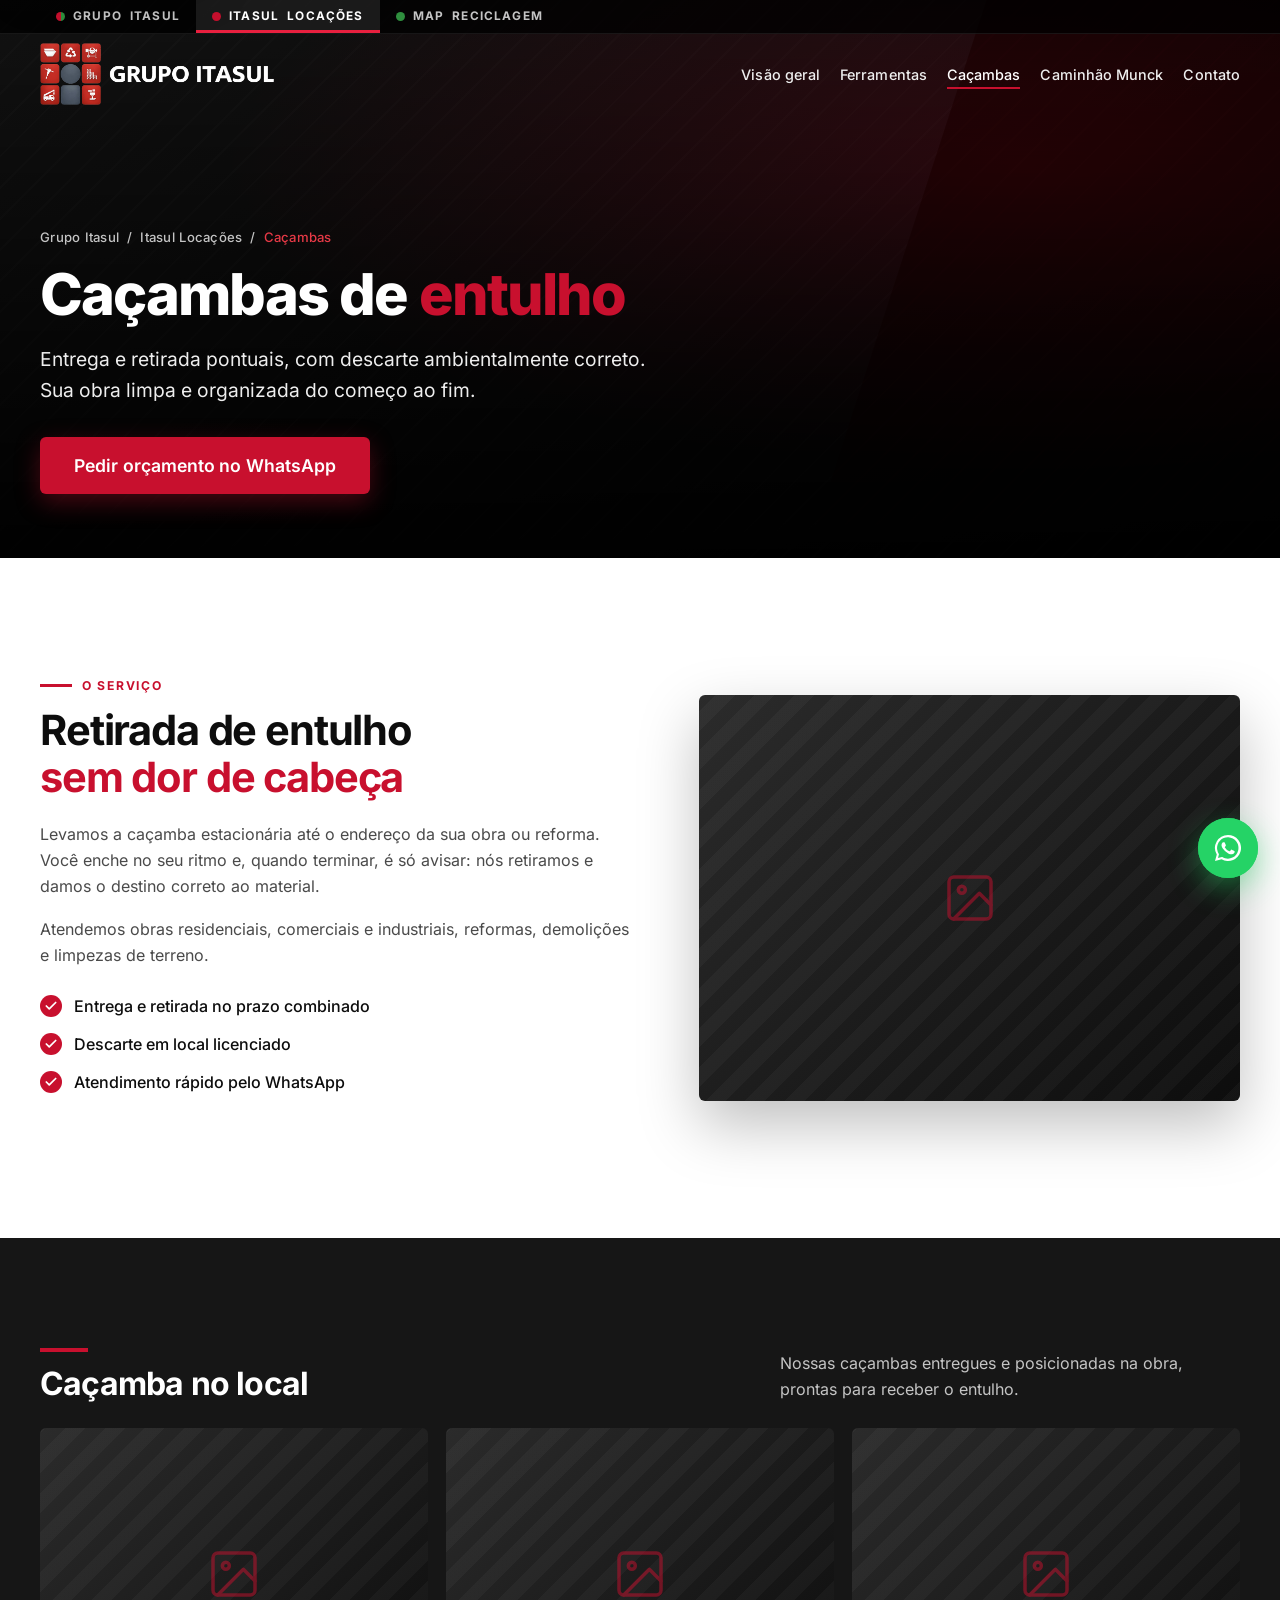
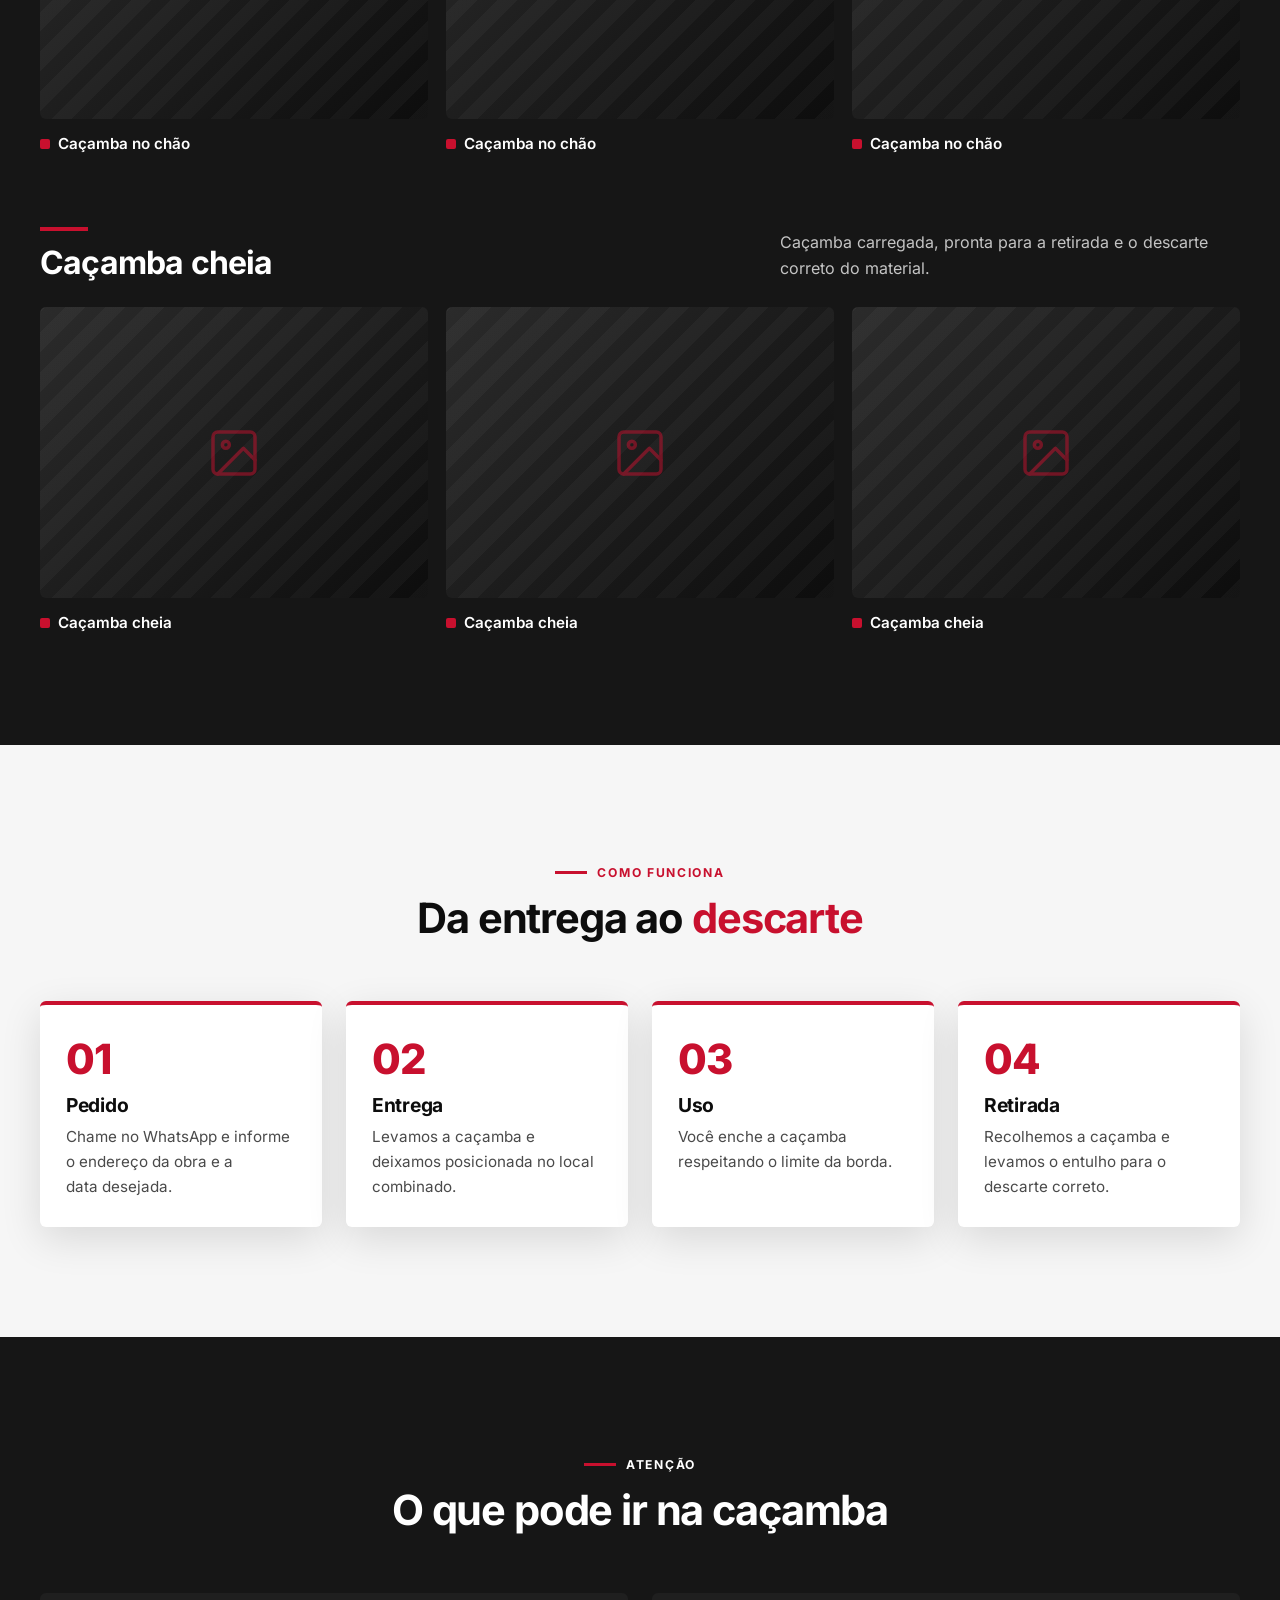
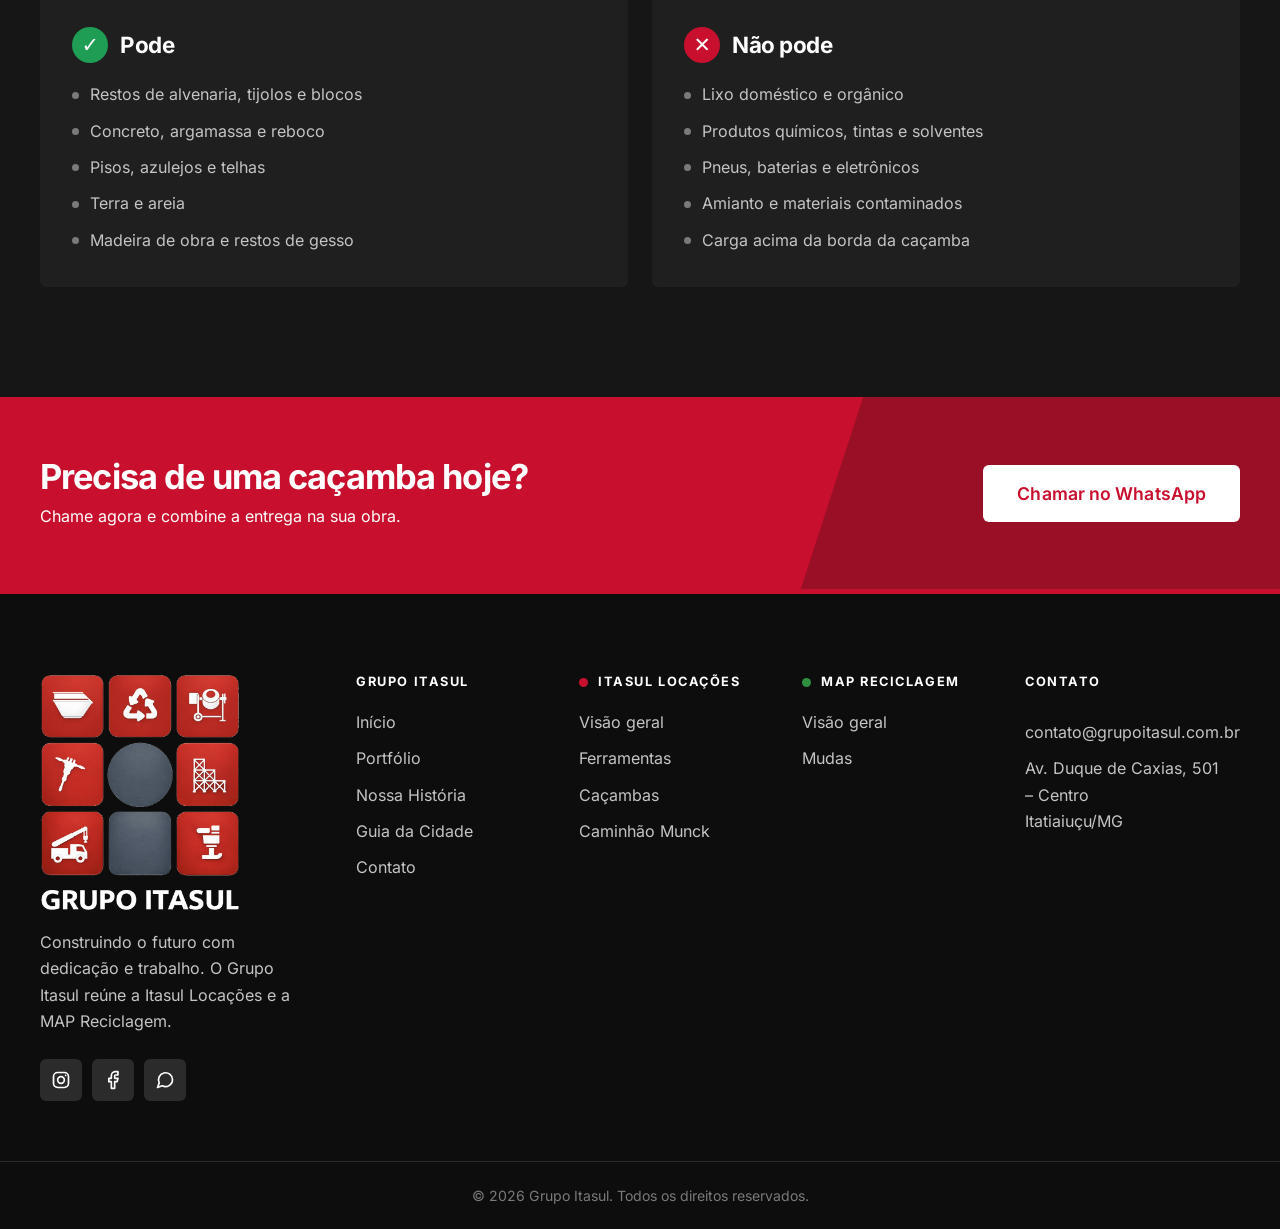
==== commit 2af170da: "Adiciona Portfólio: página, PDF A4, compartilhamento e menu Co-Authored-By: Claude Sonnet 5.5 <norep" ====
--- a/cacambas.html
+++ b/cacambas.html
@@ -206,6 +206,7 @@
         <h4>Grupo Itasul</h4>
         <ul>
           <li><a href="index.html">Início</a></li>
+          <li><a href="portfolio.html">Portfólio</a></li>
           <li><a href="index.html#historia">Nossa História</a></li>
           <li><a href="contatos.html">Guia da Cidade</a></li>
           <li><a href="index.html#contato">Contato</a></li>
@@ -230,8 +231,8 @@
       <div>
         <h4>Contato</h4>
         <ul>
-          <li>(00) 00000-0000</li>
-          <li>contato@grupoitasul.com.br</li>
+          <li><a href="tel:+5500000000000" data-contact="phone">(00) 00000-0000</a></li>
+          <li><a href="mailto:contato@grupoitasul.com.br" data-contact="email">contato@grupoitasul.com.br</a></li>
           <li>Av. Duque de Caxias, 501 – Centro<br>Itatiaiuçu/MG</li>
         </ul>
       </div>
--- a/assets/css/style.css
+++ b/assets/css/style.css
@@ -1242,3 +1242,267 @@
   .emerg__title { width: 100%; }
   .btn { white-space: normal; text-align: center; }
 }
+
+/* =========================================================
+   PORTFÓLIO (portfolio.html) — tela, celular e impressão/PDF
+   ========================================================= */
+.pf { background: var(--white); }
+.phone-pending .pf-needs-phone { display: none !important; }
+.pf-theme-loc { --red: #c8102e; --red-dark: #9e0c24; --red-light: #e63946; --red-rgb: 200, 16, 46; }
+.pf-theme-map { --red: #2f8f3e; --red-dark: #22702f; --red-light: #5fcf6f; --red-rgb: 47, 143, 62; }
+.pf svg { stroke-width: 2; }
+
+/* ---------- Capa ---------- */
+.pf-hero {
+  position: relative;
+  isolation: isolate;
+  display: flex;
+  flex-direction: column;
+  color: var(--white);
+  background: #090909;
+  padding-top: calc(var(--header-h) + 56px);
+  overflow: hidden;
+}
+.pf-hero::before {
+  content: "";
+  position: absolute;
+  inset: 0;
+  z-index: -1;
+  background:
+    radial-gradient(ellipse 55% 60% at 6% 18%, rgba(200, 16, 46, .42), transparent 65%),
+    radial-gradient(ellipse 50% 60% at 96% 88%, rgba(47, 143, 62, .38), transparent 65%),
+    repeating-linear-gradient(-45deg, rgba(255, 255, 255, .022) 0 2px, transparent 2px 24px),
+    linear-gradient(180deg, #121212, #070707);
+}
+.pf-hero__grid { flex: 1; display: grid; grid-template-columns: 1.05fr .95fr; gap: 56px; align-items: center; padding-bottom: 64px; }
+.pf-hero h1 { font-size: clamp(2.8rem, 6vw, 5rem); font-weight: 800; letter-spacing: -.04em; line-height: 1.02; margin: 6px 0 16px; }
+.pf-lema { font-size: 1.25rem; font-weight: 500; letter-spacing: -.012em; color: var(--gray-100); margin-bottom: 16px; }
+.pf-intro { max-width: 520px; color: var(--gray-300); margin-bottom: 32px; }
+.pf-intro strong { color: var(--white); }
+.pf-actions { display: flex; flex-wrap: wrap; gap: 12px; }
+.pf-actions .btn svg { width: 18px; height: 18px; }
+.pf-copy { padding-inline: 18px; }
+
+.pf-mosaic { display: grid; grid-template-columns: 1fr 1fr; gap: 14px; padding-bottom: 28px; }
+.pf-mosaic__item { position: relative; margin: 0; aspect-ratio: 4 / 3; border-radius: 14px; overflow: hidden; border: 1px solid rgba(255, 255, 255, .12); box-shadow: 0 22px 50px rgba(0, 0, 0, .5); background: var(--black-3); }
+.pf-mosaic__item:nth-child(even) { transform: translateY(28px); }
+.pf-mosaic__item img { width: 100%; height: 100%; object-fit: cover; display: block; }
+.pf-mosaic__item figcaption { position: absolute; left: 10px; bottom: 10px; display: flex; align-items: center; gap: 7px; padding: 5px 11px; font-size: .72rem; font-weight: 600; letter-spacing: .01em; color: var(--white); background: rgba(0, 0, 0, .66); backdrop-filter: blur(6px); border-radius: 30px; }
+.pf-mosaic__item figcaption .dot { width: 8px; height: 8px; }
+
+.pf-facts { border-top: 1px solid rgba(255, 255, 255, .1); background: rgba(255, 255, 255, .04); }
+.pf-facts__list { display: grid; grid-template-columns: repeat(4, 1fr); }
+.pf-facts li { padding: 24px 20px; border-right: 1px solid rgba(255, 255, 255, .08); }
+.pf-facts li:first-child { padding-left: 0; }
+.pf-facts li:last-child { border-right: 0; }
+.pf-facts strong { display: block; font-size: 1.55rem; font-weight: 800; letter-spacing: -.03em; line-height: 1.1; }
+.pf-facts span { font-size: .78rem; font-weight: 600; letter-spacing: .1em; text-transform: uppercase; color: var(--gray-500); }
+
+/* ---------- Índice ---------- */
+.pf-index { background: var(--white); border-bottom: 1px solid var(--gray-100); }
+.pf-index__inner { display: flex; flex-wrap: wrap; align-items: center; gap: 8px; padding: 14px 0; }
+.pf-index__label { margin-right: 8px; font-size: .74rem; font-weight: 700; letter-spacing: .12em; text-transform: uppercase; color: var(--gray-500); }
+.pf-index a { display: inline-flex; align-items: center; gap: 8px; padding: 8px 16px; font-size: .9rem; font-weight: 600; color: var(--gray-900); background: var(--gray-50); border: 1px solid var(--gray-100); border-radius: 40px; transition: background .2s, border-color .2s; }
+.pf-index a:hover { background: var(--white); border-color: var(--black); }
+.pf-index .dot { width: 8px; height: 8px; }
+
+/* ---------- Seções ---------- */
+.pf-section { padding: 96px 0; }
+.pf-section--gray { background: var(--gray-50); }
+.pf-section--green-soft { background: var(--green-light); }
+.pf-head { max-width: 720px; margin: 0 auto 44px; text-align: center; }
+.pf-head--left { margin: 0 0 28px; text-align: left; max-width: 680px; }
+.pf-head .section__title { margin-bottom: 14px; }
+.pf-h3 { font-size: clamp(1.4rem, 2.4vw, 1.8rem); font-weight: 700; letter-spacing: -.025em; line-height: 1.2; color: var(--black); margin-bottom: 12px; }
+.pf-subtitle { display: flex; align-items: center; gap: 14px; margin-bottom: 22px; font-size: 1.25rem; font-weight: 700; letter-spacing: -.02em; color: var(--black); }
+.pf-subtitle::before { content: ""; width: 28px; height: 4px; border-radius: 2px; background: var(--red); }
+.pf-block { margin-top: 64px; }
+.pf-block--first { margin-top: 0; }
+
+/* Grupo */
+.pf-grupo { display: grid; grid-template-columns: 1.15fr .85fr; gap: 56px; align-items: center; margin-bottom: 56px; }
+.pf-grupo__text p { color: var(--gray-700); margin-bottom: 14px; }
+.pf-card { padding: 32px 32px 26px; border-radius: 14px; }
+.pf-card--dark { background: var(--black); color: var(--white); border-top: 5px solid var(--red); box-shadow: var(--shadow-lg); }
+.pf-card h3 { margin-bottom: 18px; font-size: .78rem; font-weight: 700; letter-spacing: .14em; text-transform: uppercase; color: var(--gray-500); }
+.pf-card dl { display: grid; gap: 0; }
+.pf-card dl > div { padding: 14px 0; border-top: 1px solid rgba(255, 255, 255, .1); }
+.pf-card dt { font-size: .74rem; font-weight: 600; letter-spacing: .08em; text-transform: uppercase; color: var(--gray-500); margin-bottom: 3px; }
+.pf-card dd { font-size: 1.02rem; font-weight: 600; line-height: 1.4; }
+.pf-values { margin-top: 0; }
+
+/* Empresa (faixa colorida) */
+.pf-company { display: flex; align-items: center; gap: 24px; margin-bottom: 40px; padding: 28px 32px; color: var(--white); background: linear-gradient(100deg, var(--red-dark), var(--red)); border-radius: 14px; box-shadow: 0 18px 44px rgba(var(--red-rgb), .3); position: relative; overflow: hidden; }
+.pf-company::after { content: ""; position: absolute; right: -4%; top: -60%; width: 28%; height: 220%; background: rgba(0, 0, 0, .16); transform: skewX(-18deg); pointer-events: none; }
+.pf-company__icon { position: relative; z-index: 1; flex-shrink: 0; width: 64px; height: 64px; display: grid; place-items: center; background: rgba(255, 255, 255, .16); border-radius: 12px; }
+.pf-company__icon svg { width: 32px; height: 32px; }
+.pf-company__text { position: relative; z-index: 1; flex: 1; }
+.pf-company__tag { font-size: .72rem; font-weight: 700; letter-spacing: .16em; text-transform: uppercase; opacity: .8; }
+.pf-company h2 { font-size: clamp(1.8rem, 3.4vw, 2.5rem); font-weight: 800; letter-spacing: -.03em; line-height: 1.1; }
+.pf-company p { opacity: .9; }
+.pf-company .btn { position: relative; z-index: 1; }
+
+/* Serviços */
+.pf-services { display: grid; grid-template-columns: repeat(3, 1fr); gap: 22px; }
+.pf-service { display: flex; flex-direction: column; padding: 28px 26px 24px; background: var(--white); border-radius: 12px; border-top: 4px solid var(--red); box-shadow: var(--shadow); transition: transform .3s var(--ease); }
+.pf-service:hover { transform: translateY(-5px); }
+.pf-service__icon { width: 52px; height: 52px; display: grid; place-items: center; margin-bottom: 16px; color: var(--white); background: var(--red); border-radius: 10px; }
+.pf-service__icon svg { width: 26px; height: 26px; }
+.pf-service h3 { font-size: 1.25rem; font-weight: 700; letter-spacing: -.02em; color: var(--black); margin-bottom: 8px; }
+.pf-service p { flex: 1; font-size: .95rem; color: var(--gray-700); margin-bottom: 16px; }
+.pf-service__link { font-size: .92rem; font-weight: 600; color: var(--red); }
+.pf-service__link span { display: inline-block; transition: transform .25s; }
+.pf-service__link:hover span { transform: translateX(5px); }
+
+/* Fotos */
+.pf-photos { display: grid; gap: 18px; }
+.pf-photos--3 { grid-template-columns: repeat(3, 1fr); }
+.pf-photos--2 { grid-template-columns: repeat(2, 1fr); }
+.pf-photo { margin: 0; }
+.pf-photo img { width: 100%; aspect-ratio: 4 / 3; object-fit: cover; display: block; border-radius: 12px; box-shadow: var(--shadow); cursor: zoom-in; transition: transform .4s var(--ease); background: var(--gray-100); }
+.pf-photo img:hover { transform: scale(1.015); }
+.pf-photo--plan img { object-fit: contain; background: var(--white); padding: 8px; border: 1px solid var(--gray-100); }
+.pf-photo figcaption { display: flex; align-items: center; gap: 8px; margin-top: 12px; font-size: .92rem; font-weight: 600; color: var(--gray-900); }
+.pf-photo figcaption::before { content: ""; width: 9px; height: 9px; border-radius: 2px; background: var(--red); flex-shrink: 0; }
+
+/* Cartões de equipamento / muda */
+.pf-grid { display: grid; gap: 20px; }
+.pf-grid--4 { grid-template-columns: repeat(4, 1fr); }
+.pf-tile { display: flex; flex-direction: column; background: var(--white); border-radius: 12px; overflow: hidden; box-shadow: var(--shadow); border-bottom: 4px solid transparent; transition: transform .3s var(--ease), border-color .3s, box-shadow .3s; }
+.pf-tile:hover { transform: translateY(-5px); border-color: var(--red); box-shadow: var(--shadow-lg); }
+.pf-tile__img { display: block; aspect-ratio: 4 / 3; background: var(--white); }
+.pf-tile--square .pf-tile__img { aspect-ratio: 1; }
+.pf-tile__img img { width: 100%; height: 100%; object-fit: cover; display: block; }
+.pf-tile__body { display: block; padding: 14px 18px 18px; }
+.pf-tile__body small { display: block; margin-bottom: 3px; font-size: .68rem; font-weight: 700; letter-spacing: .1em; text-transform: uppercase; color: var(--red); }
+.pf-tile__body strong { display: block; font-size: 1.05rem; font-weight: 700; letter-spacing: -.015em; line-height: 1.25; color: var(--black); }
+.pf-tile--cta { justify-content: center; padding: 28px 24px; color: var(--white); background: var(--black); border-bottom-color: var(--red); }
+.pf-tile--cta strong { font-size: 1.3rem; font-weight: 800; letter-spacing: -.025em; margin-bottom: 8px; }
+.pf-tile--cta span { font-size: .92rem; color: var(--gray-300); }
+.pf-tile--cta b { color: var(--red-light); }
+
+.pf-steps { margin-top: 0; }
+.pf-checks { display: grid; grid-template-columns: repeat(2, 1fr); gap: 12px 36px; max-width: 760px; }
+.pf-checks li { position: relative; padding-left: 32px; font-weight: 500; color: var(--black); }
+.pf-checks li::before { content: ""; position: absolute; left: 0; top: 2px; width: 22px; height: 22px; border-radius: 50%; background: var(--red) center / 13px no-repeat url("data:image/svg+xml,%3Csvg xmlns='http://www.w3.org/2000/svg' viewBox='0 0 24 24' fill='none' stroke='white' stroke-width='3' stroke-linecap='round' stroke-linejoin='round'%3E%3Cpath d='M20 6 9 17l-5-5'/%3E%3C/svg%3E"); }
+
+/* Contato */
+.pf-contact { position: relative; isolation: isolate; color: var(--white); background: var(--black); padding: 100px 0 0; overflow: hidden; }
+.pf-contact::before { content: ""; position: absolute; inset: 0; z-index: -1; background: radial-gradient(ellipse 50% 70% at 0% 0%, rgba(200, 16, 46, .3), transparent 65%), radial-gradient(ellipse 50% 70% at 100% 100%, rgba(47, 143, 62, .3), transparent 65%); }
+.pf-contact__grid { display: grid; grid-template-columns: 1.1fr .9fr; gap: 56px; align-items: center; padding-bottom: 72px; }
+.pf-contact__lead { max-width: 520px; color: var(--gray-300); margin-bottom: 28px; }
+.pf-contact__list { display: grid; gap: 14px; }
+.pf-contact__list li { display: flex; align-items: center; gap: 16px; padding: 18px 20px; background: rgba(255, 255, 255, .05); border: 1px solid rgba(255, 255, 255, .09); border-radius: 12px; }
+.pf-contact__icon { flex-shrink: 0; width: 48px; height: 48px; display: grid; place-items: center; background: var(--red); border-radius: 10px; }
+.pf-contact__icon svg { width: 22px; height: 22px; }
+.pf-contact__list small { display: block; font-size: .7rem; font-weight: 700; letter-spacing: .12em; text-transform: uppercase; color: var(--gray-500); }
+.pf-contact__list span, .pf-contact__list a { font-weight: 600; line-height: 1.4; }
+.pf-contact__list a:hover { color: var(--red-light); }
+.pf-signature { padding: 26px 16px; text-align: center; font-size: .85rem; color: var(--gray-500); border-top: 1px solid rgba(255, 255, 255, .08); }
+
+.pf-toast { position: fixed; left: 50%; bottom: 28px; z-index: 250; padding: 12px 22px; font-size: .92rem; font-weight: 600; color: var(--white); background: var(--black); border: 1px solid rgba(255, 255, 255, .15); border-radius: 40px; box-shadow: var(--shadow-lg); transform: translate(-50%, 20px); opacity: 0; pointer-events: none; transition: opacity .25s, transform .25s; }
+.pf-toast.is-on { opacity: 1; transform: translate(-50%, 0); }
+
+/* ---------- Celular e tablet (só na tela; a impressão mantém o layout em colunas) ---------- */
+@media screen and (max-width: 1100px) {
+  .pf-grid--4 { grid-template-columns: repeat(2, 1fr); }
+}
+@media screen and (max-width: 960px) {
+  .pf-section { padding: 72px 0; }
+  .pf-hero__grid, .pf-grupo, .pf-contact__grid { grid-template-columns: 1fr; gap: 36px; }
+  .pf-mosaic { max-width: 560px; }
+  .pf-services { grid-template-columns: 1fr; }
+  .pf-photos--3 { grid-template-columns: 1fr 1fr; }
+  .pf-company { flex-wrap: wrap; padding: 24px; }
+  .pf-company .btn { width: 100%; }
+}
+@media screen and (max-width: 600px) {
+  .pf-hero { padding-top: calc(var(--header-h) + 36px); }
+  .pf-actions .btn { width: 100%; }
+  .pf-copy { width: 100%; }
+  .pf-mosaic { gap: 10px; }
+  .pf-mosaic__item:nth-child(even) { transform: none; }
+  .pf-mosaic { padding-bottom: 0; }
+  .pf-facts__list { grid-template-columns: 1fr 1fr; }
+  .pf-facts li { padding: 18px 12px; border-bottom: 1px solid rgba(255, 255, 255, .08); }
+  .pf-facts li:nth-child(odd) { padding-left: 0; }
+  .pf-facts li:nth-child(2) { border-right: 0; }
+  .pf-facts li:nth-child(n+3) { border-bottom: 0; }
+  .pf-index__inner { gap: 6px; }
+  .pf-index__label { width: 100%; }
+  .pf-photos--3, .pf-photos--2 { grid-template-columns: 1fr; }
+  .pf-grid--4 { grid-template-columns: 1fr 1fr; gap: 12px; }
+  .pf-tile__body { padding: 12px 12px 14px; }
+  .pf-tile__body strong { font-size: .95rem; }
+  .pf-checks { grid-template-columns: 1fr; }
+  .pf-contact { padding-top: 72px; }
+  .pf-toast { bottom: 90px; }
+}
+
+/* ---------- Impressão / PDF (A4 retrato, uma folha por seção) ---------- */
+@page { size: A4; margin: 0; }
+@media print {
+  html, body { background: #fff; -webkit-print-color-adjust: exact; print-color-adjust: exact; }
+  body { font-size: 14px; }
+  .header, .footer, .whatsapp-float, .lightbox, .no-print, .pf-index, .pf-toast, .skip, .pf-needs-phone.whatsapp-float { display: none !important; }
+  .reveal { opacity: 1 !important; transform: none !important; transition: none !important; }
+  .container { width: calc(100% - 72px); }
+  .pf-page { box-sizing: border-box; min-height: 296mm; break-after: page; page-break-after: always; break-inside: avoid; }
+  .pf-page--end { break-after: auto; page-break-after: auto; }
+  .pf-section { padding: 52px 0; }
+  .pf-hero { padding-top: 56px; }
+  .pf-hero__grid { gap: 32px; padding-bottom: 28px; }
+  .pf-hero h1 { font-size: 3.4rem; }
+  .pf-lema { font-size: 1.05rem; }
+  .pf-mosaic__item:nth-child(even) { transform: none; }
+  .pf-mosaic { padding-bottom: 0; }
+  .pf-facts strong { font-size: 1.25rem; }
+  .pf-facts li { padding: 20px 14px; }
+  .pf-grupo, .pf-contact__grid { gap: 32px; }
+  .pf-company { margin-bottom: 28px; padding: 22px 26px; }
+  .pf-company__icon { width: 54px; height: 54px; }
+  .pf-block { margin-top: 36px; }
+  .pf-grid--4 { gap: 14px; }
+  .pf-services { gap: 14px; }
+  .pf-service { padding: 22px 18px 18px; }
+  .pf-service p { font-size: .88rem; }
+  .pf-photo img, .pf-tile, .pf-service, .pf-card, .value, .step { box-shadow: none; border: 1px solid var(--gray-100); }
+  .pf-photo img { border: 1px solid var(--gray-100); }
+  .pf-tile, .pf-photo, .pf-service, .pf-company, .value, .step { break-inside: avoid; page-break-inside: avoid; }
+  .pf-contact { padding-top: 72px; display: flex; flex-direction: column; }
+  .pf-contact__grid { flex: 1; align-content: center; }
+  .values { gap: 14px; }
+  .value { padding: 24px 20px; }
+  .value p, .value__list li { font-size: .82rem; }
+  a { color: inherit; text-decoration: none; }
+}
+.pf-actions .btn { padding-inline: 20px; }
+.pf-actions { gap: 10px; }
+@media screen and (min-width: 961px) { .pf-actions { flex-wrap: nowrap; } .pf-actions .btn { white-space: nowrap; } .pf-hero__grid { grid-template-columns: 1.2fr .9fr; } }
+.pf-photo img { height: auto; }
+.phone-pending .footer [data-contact="phone"] { display: none; }
+
+/* Ajuste fino da impressão: cada seção cabe numa folha A4 */
+@media print {
+  .pf-section { padding: 40px 0 !important; }
+  .pf-hero { padding-top: 56px !important; padding-bottom: 0 !important; }
+  .pf-head { margin-bottom: 24px; }
+  .pf-head .section__title, .pf .section__title { font-size: 2rem; }
+  .pf-grupo { margin-bottom: 28px; }
+  .pf-card { padding: 22px 24px 16px; }
+  .pf-card dl > div { padding: 9px 0; }
+  .value { padding: 18px 18px !important; }
+  .value h3 { font-size: 1.1rem; }
+  .pf-company { margin-bottom: 22px; padding: 18px 24px; }
+  .pf-block { margin-top: 28px; }
+  .pf-photo img { aspect-ratio: 16 / 10; }
+  .pf-photos--2 .pf-photo img, .pf-photos--3 .pf-photo img { max-height: 250px; }
+  .pf-tile__img { aspect-ratio: 5 / 4; }
+  .pf-tile--square .pf-tile__img { aspect-ratio: 1 / .85; }
+  .pf-tile__body { padding: 10px 14px 12px; }
+  .step { padding: 16px 16px !important; }
+  .step p { font-size: .8rem; }
+  .pf-steps, .steps { gap: 12px; }
+  .pf-checks { gap: 8px 28px; }
+  .pf-block .pf-subtitle { margin-bottom: 14px; }
+}
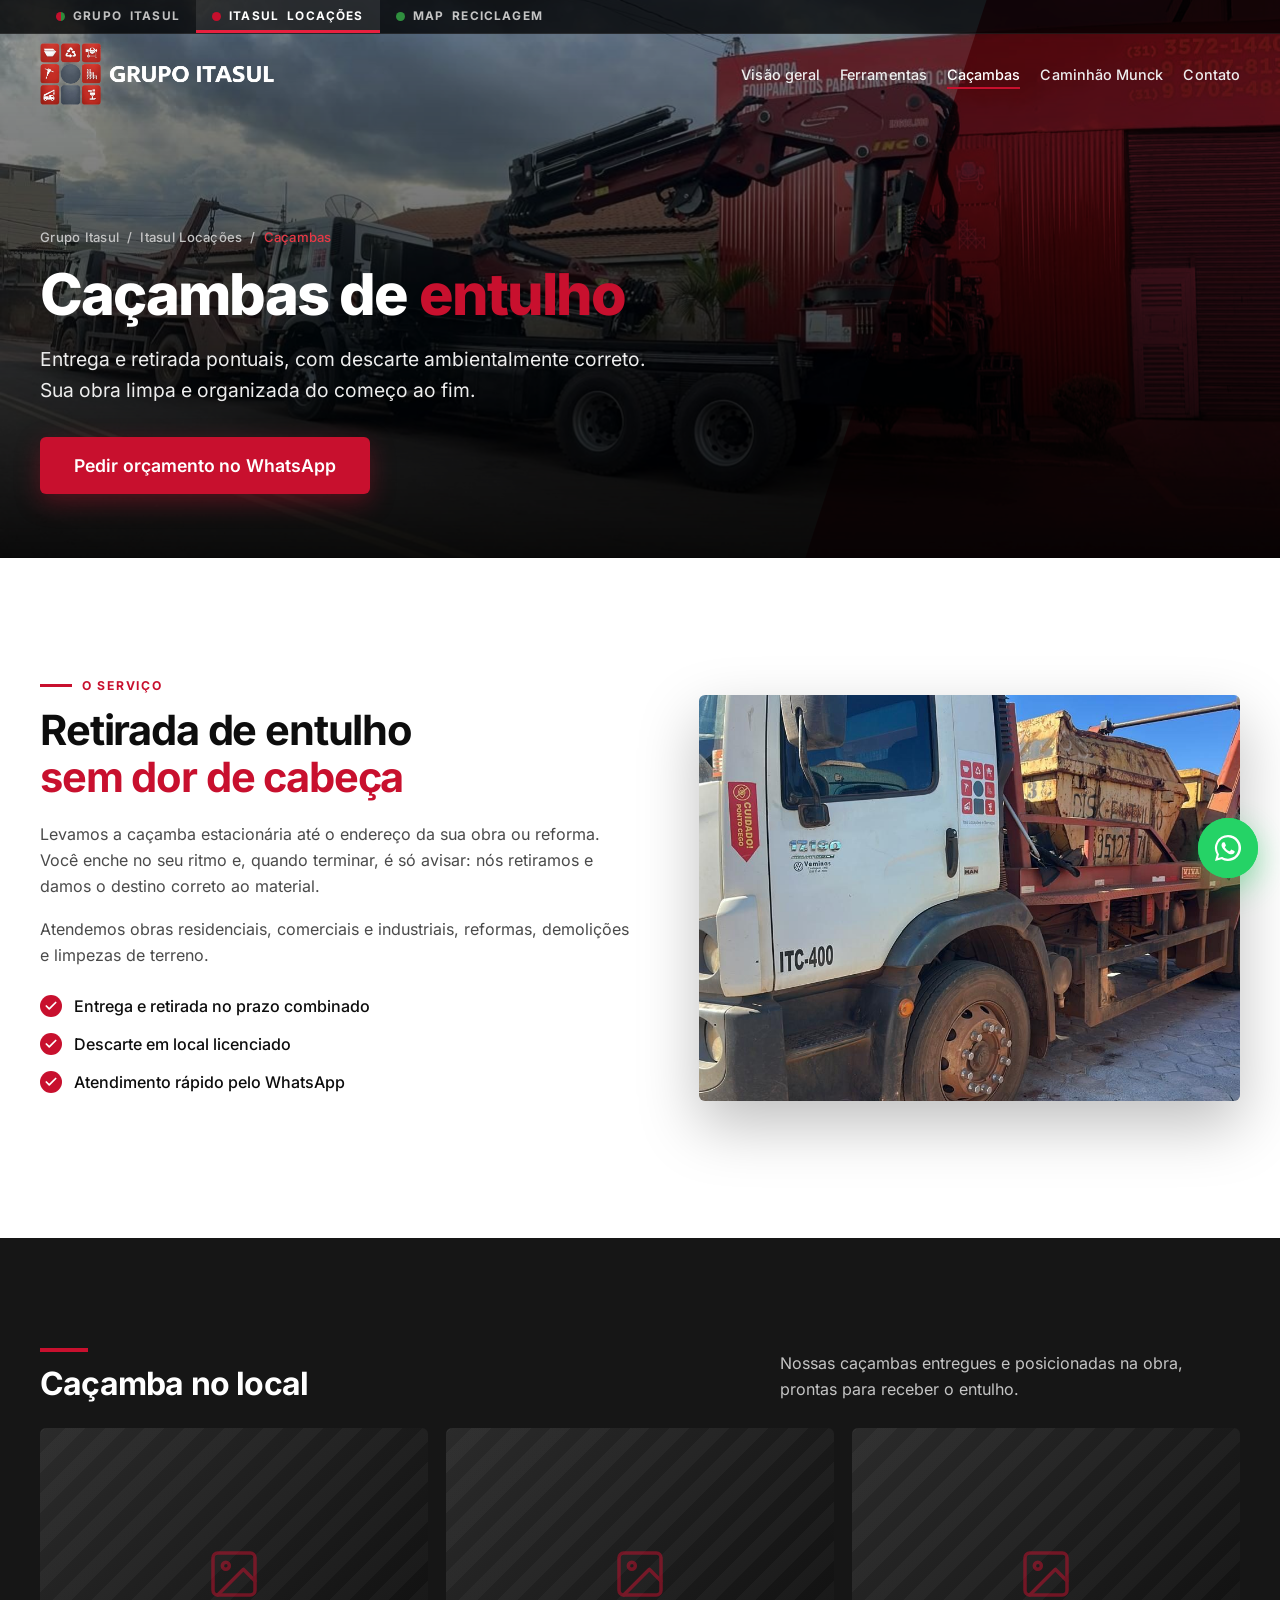
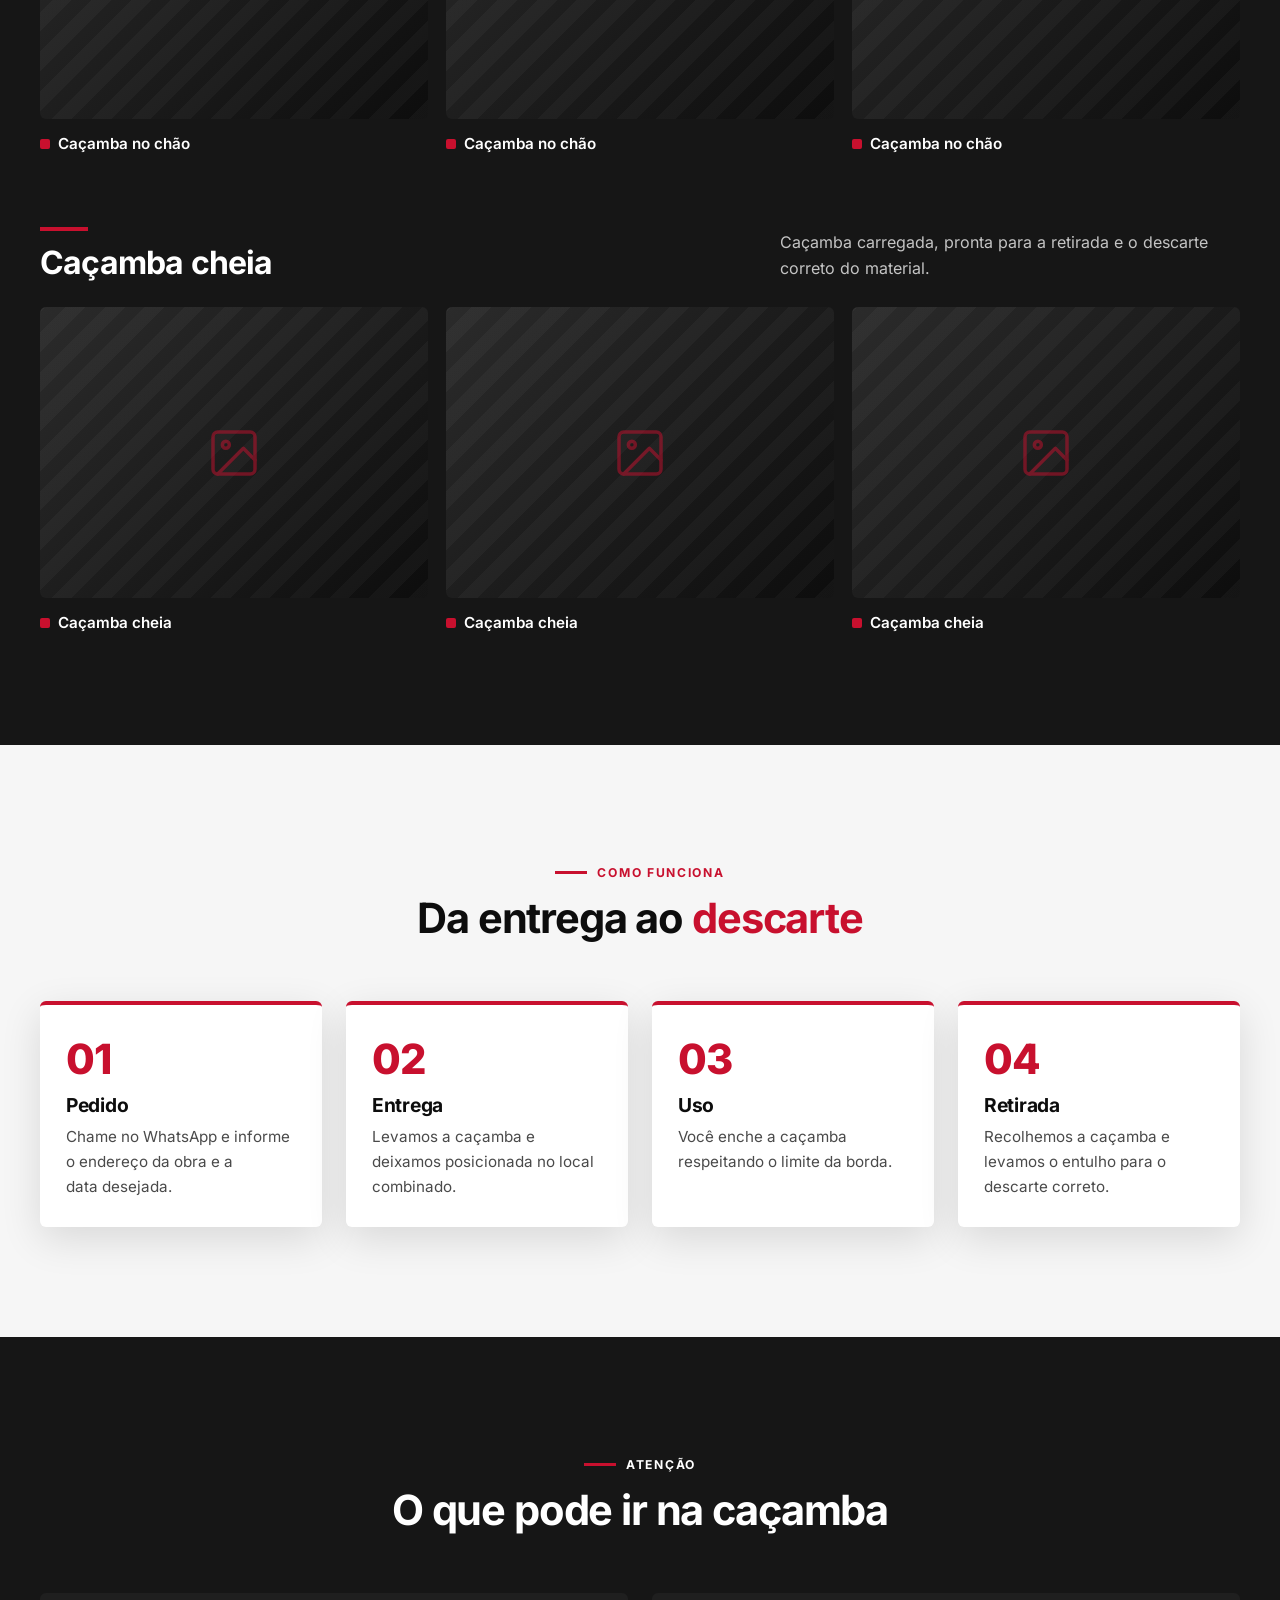
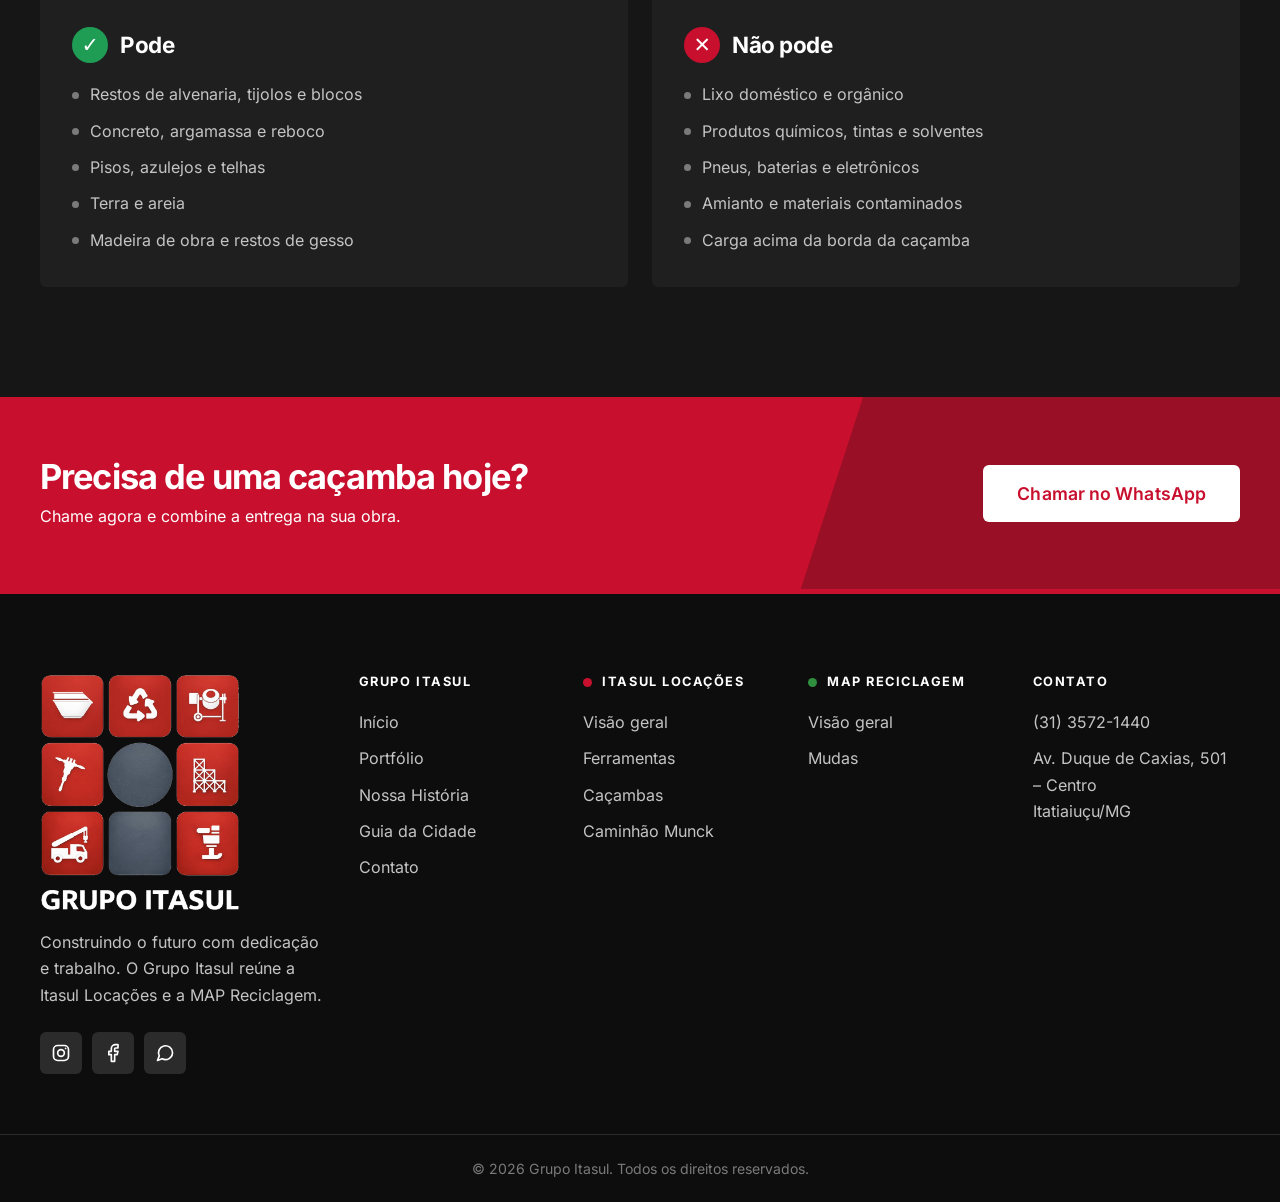
==== commit af395414: "Telefone (31) 3572-1440; WhatsApp e e-mail ocultos até serem informados Co-Authored-By: Claude Sonne" ====
--- a/cacambas.html
+++ b/cacambas.html
@@ -231,7 +231,7 @@
       <div>
         <h4>Contato</h4>
         <ul>
-          <li><a href="tel:+5500000000000" data-contact="phone">(00) 00000-0000</a></li>
+          <li><a href="tel:+553135721440" data-contact="phone">(31) 3572-1440</a></li>
           <li><a href="mailto:contato@grupoitasul.com.br" data-contact="email">contato@grupoitasul.com.br</a></li>
           <li>Av. Duque de Caxias, 501 – Centro<br>Itatiaiuçu/MG</li>
         </ul>
--- a/assets/css/style.css
+++ b/assets/css/style.css
@@ -1247,7 +1247,7 @@
    PORTFÓLIO (portfolio.html) — tela, celular e impressão/PDF
    ========================================================= */
 .pf { background: var(--white); }
-.phone-pending .pf-needs-phone { display: none !important; }
+.phone-pending .pf-needs-phone, .wa-pending .pf-needs-wa { display: none !important; }
 .pf-theme-loc { --red: #c8102e; --red-dark: #9e0c24; --red-light: #e63946; --red-rgb: 200, 16, 46; }
 .pf-theme-map { --red: #2f8f3e; --red-dark: #22702f; --red-light: #5fcf6f; --red-rgb: 47, 143, 62; }
 .pf svg { stroke-width: 2; }
@@ -1481,6 +1481,7 @@
 @media screen and (min-width: 961px) { .pf-actions { flex-wrap: nowrap; } .pf-actions .btn { white-space: nowrap; } .pf-hero__grid { grid-template-columns: 1.2fr .9fr; } }
 .pf-photo img { height: auto; }
 .phone-pending .footer [data-contact="phone"] { display: none; }
+.email-pending li:has(> [data-contact="email"]), .email-pending div:has(> [data-contact="email"]) { display: none !important; }
 
 /* Ajuste fino da impressão: cada seção cabe numa folha A4 */
 @media print {
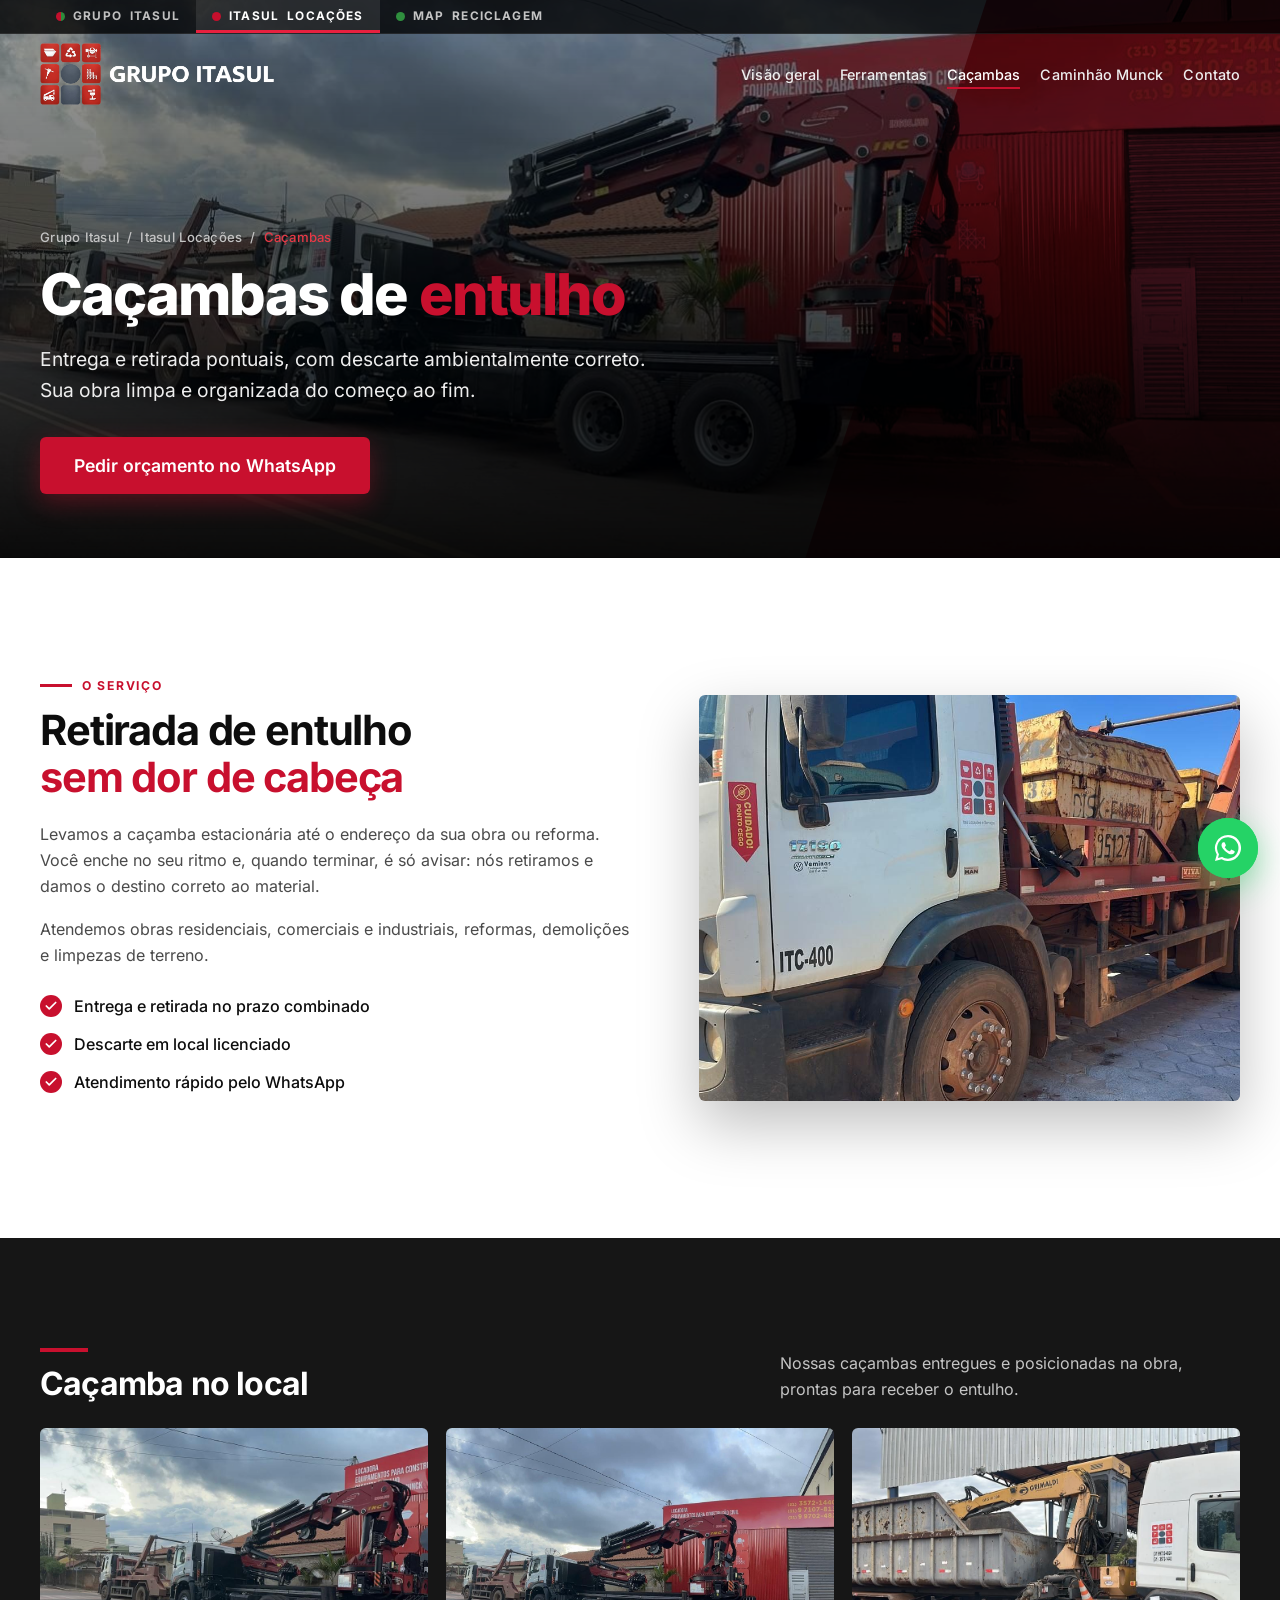
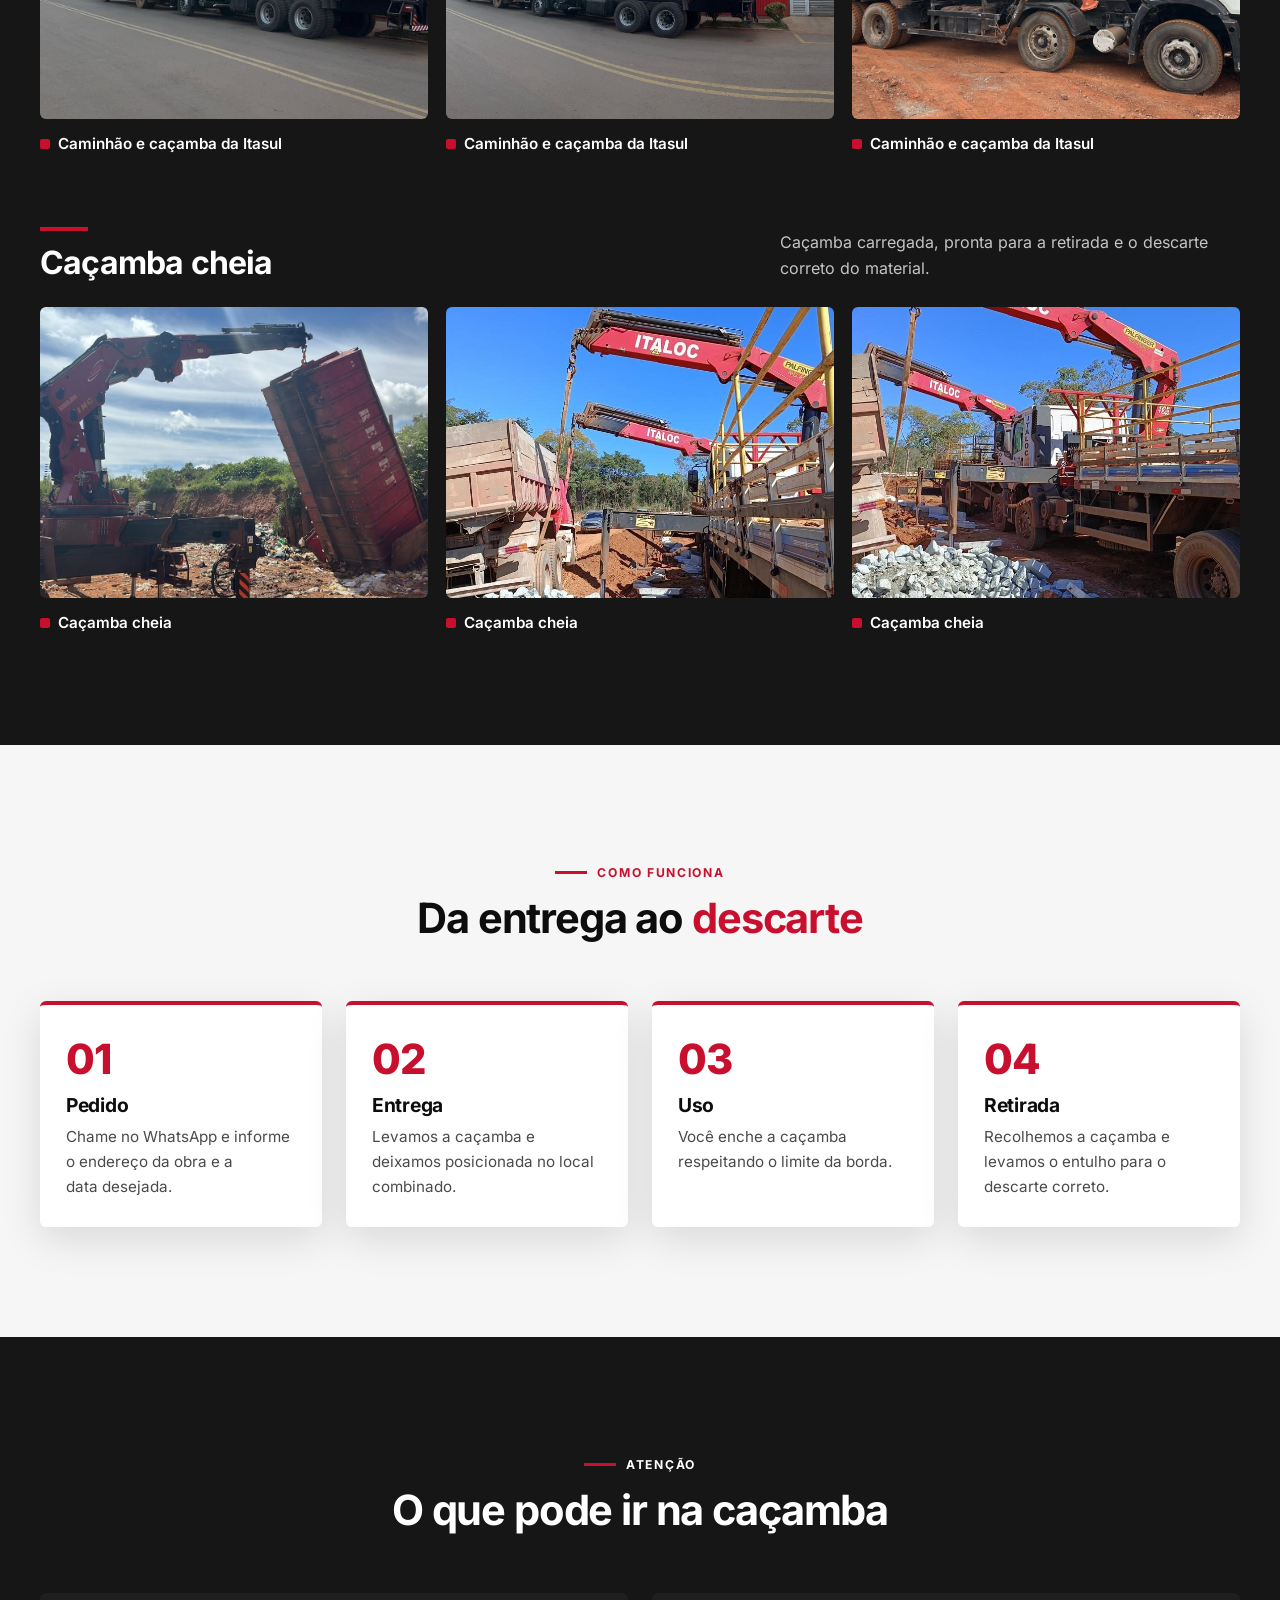
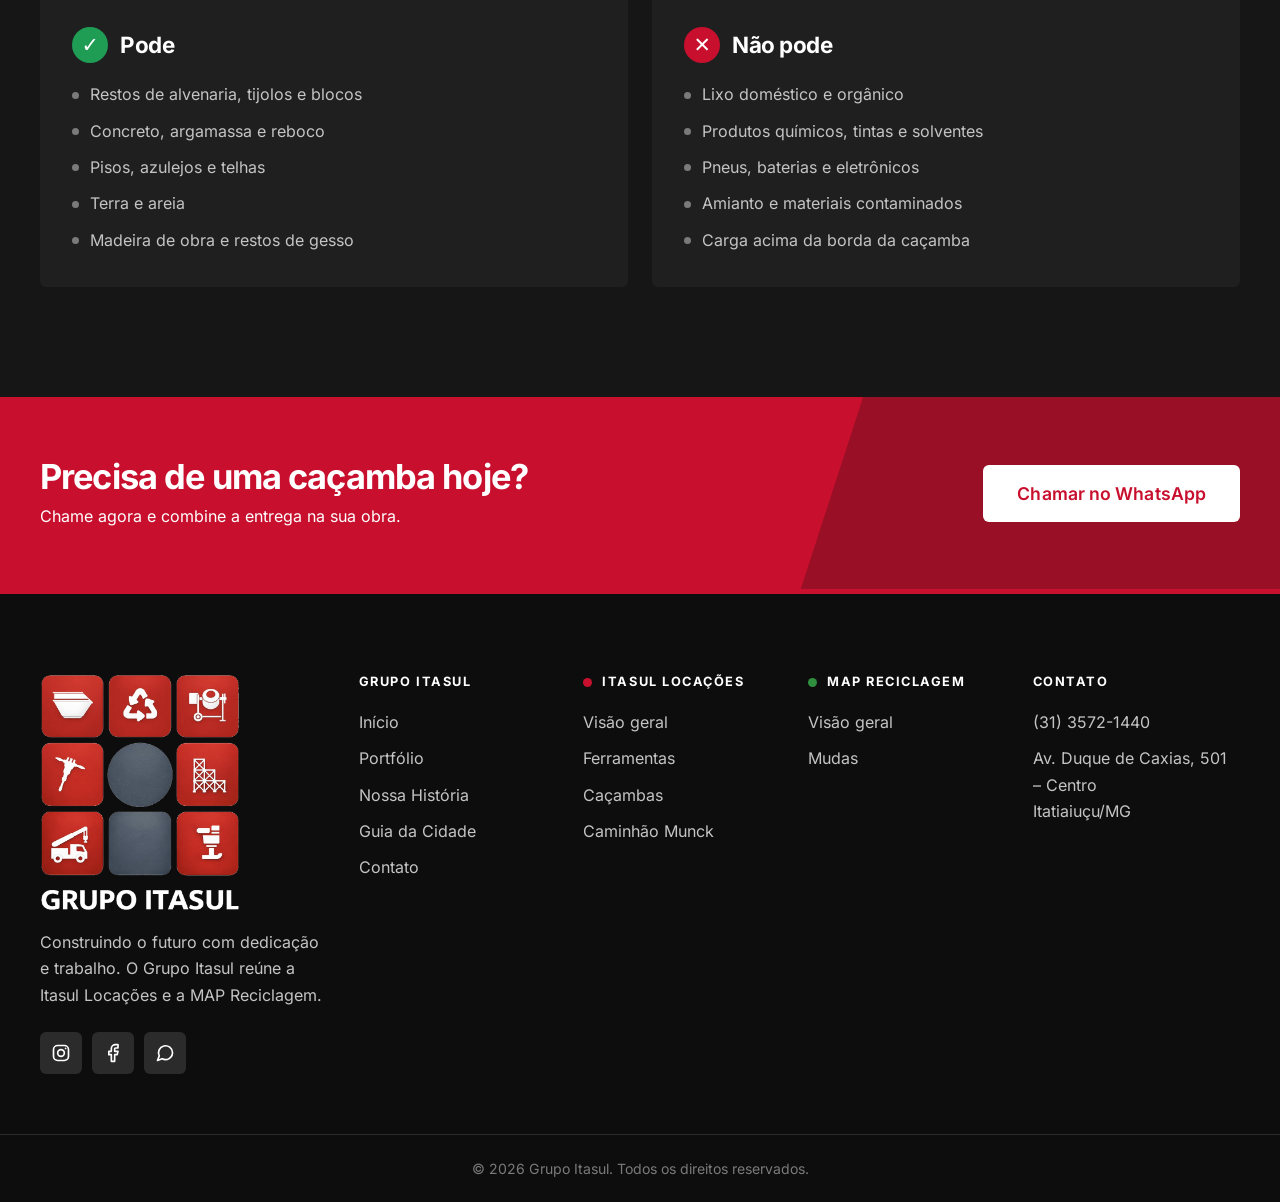
==== commit ace2aa0b: "Preenche todas as imagens vazias com as fotos enviadas (heros, serviços, caçambas, martelete, serra " ====
--- a/cacambas.html
+++ b/cacambas.html
@@ -89,16 +89,16 @@
           </div>
         <div class="photo-grid">
           <figure class="photo reveal">
-            <div class="img-slot photo__img" data-img="assets/img/cacamba-chao-1.jpg" data-zoom role="img" aria-label="Caçamba no chão 1"></div>
-            <figcaption>Caçamba no chão</figcaption>
-          </figure>
-          <figure class="photo reveal">
-            <div class="img-slot photo__img" data-img="assets/img/cacamba-chao-2.jpg" data-zoom role="img" aria-label="Caçamba no chão 2"></div>
-            <figcaption>Caçamba no chão</figcaption>
-          </figure>
-          <figure class="photo reveal">
-            <div class="img-slot photo__img" data-img="assets/img/cacamba-chao-3.jpg" data-zoom role="img" aria-label="Caçamba no chão 3"></div>
-            <figcaption>Caçamba no chão</figcaption>
+            <div class="img-slot photo__img" data-img="assets/img/cacamba-chao-1.jpg" data-zoom role="img" aria-label="Caminhão e caçamba da Itasul"></div>
+            <figcaption>Caminhão e caçamba da Itasul</figcaption>
+          </figure>
+          <figure class="photo reveal">
+            <div class="img-slot photo__img" data-img="assets/img/cacamba-chao-2.jpg" data-zoom role="img" aria-label="Caminhão e caçamba da Itasul"></div>
+            <figcaption>Caminhão e caçamba da Itasul</figcaption>
+          </figure>
+          <figure class="photo reveal">
+            <div class="img-slot photo__img" data-img="assets/img/cacamba-chao-3.jpg" data-zoom role="img" aria-label="Caminhão e caçamba da Itasul"></div>
+            <figcaption>Caminhão e caçamba da Itasul</figcaption>
           </figure>
         </div>
         </div>
--- a/assets/css/style.css
+++ b/assets/css/style.css
@@ -1507,3 +1507,15 @@
   .pf-checks { gap: 8px 28px; }
   .pf-block .pf-subtitle { margin-bottom: 14px; }
 }
+
+.pf-contact__qr img { flex-shrink: 0; width: 96px; height: 96px; border-radius: 8px; background: #fff; padding: 5px; }
+.pf-contact__hint { display: block; margin-top: 4px; font-size: .8rem; font-weight: 500; color: var(--gray-500); }
+.email-pending .pf-needs-email { display: none !important; }
+@media print {
+  .pf-values { grid-template-columns: repeat(3, 1fr) !important; }
+  .pf-values .value { padding: 16px 14px !important; }
+  .pf-values .value h3 { font-size: 1rem; }
+  .pf-values .value p, .pf-values .value li { font-size: .74rem; line-height: 1.45; }
+  .pf-grupo__text p { font-size: .88rem; margin-bottom: 9px; }
+  .pf-grupo { grid-template-columns: 1.2fr .8fr !important; }
+}
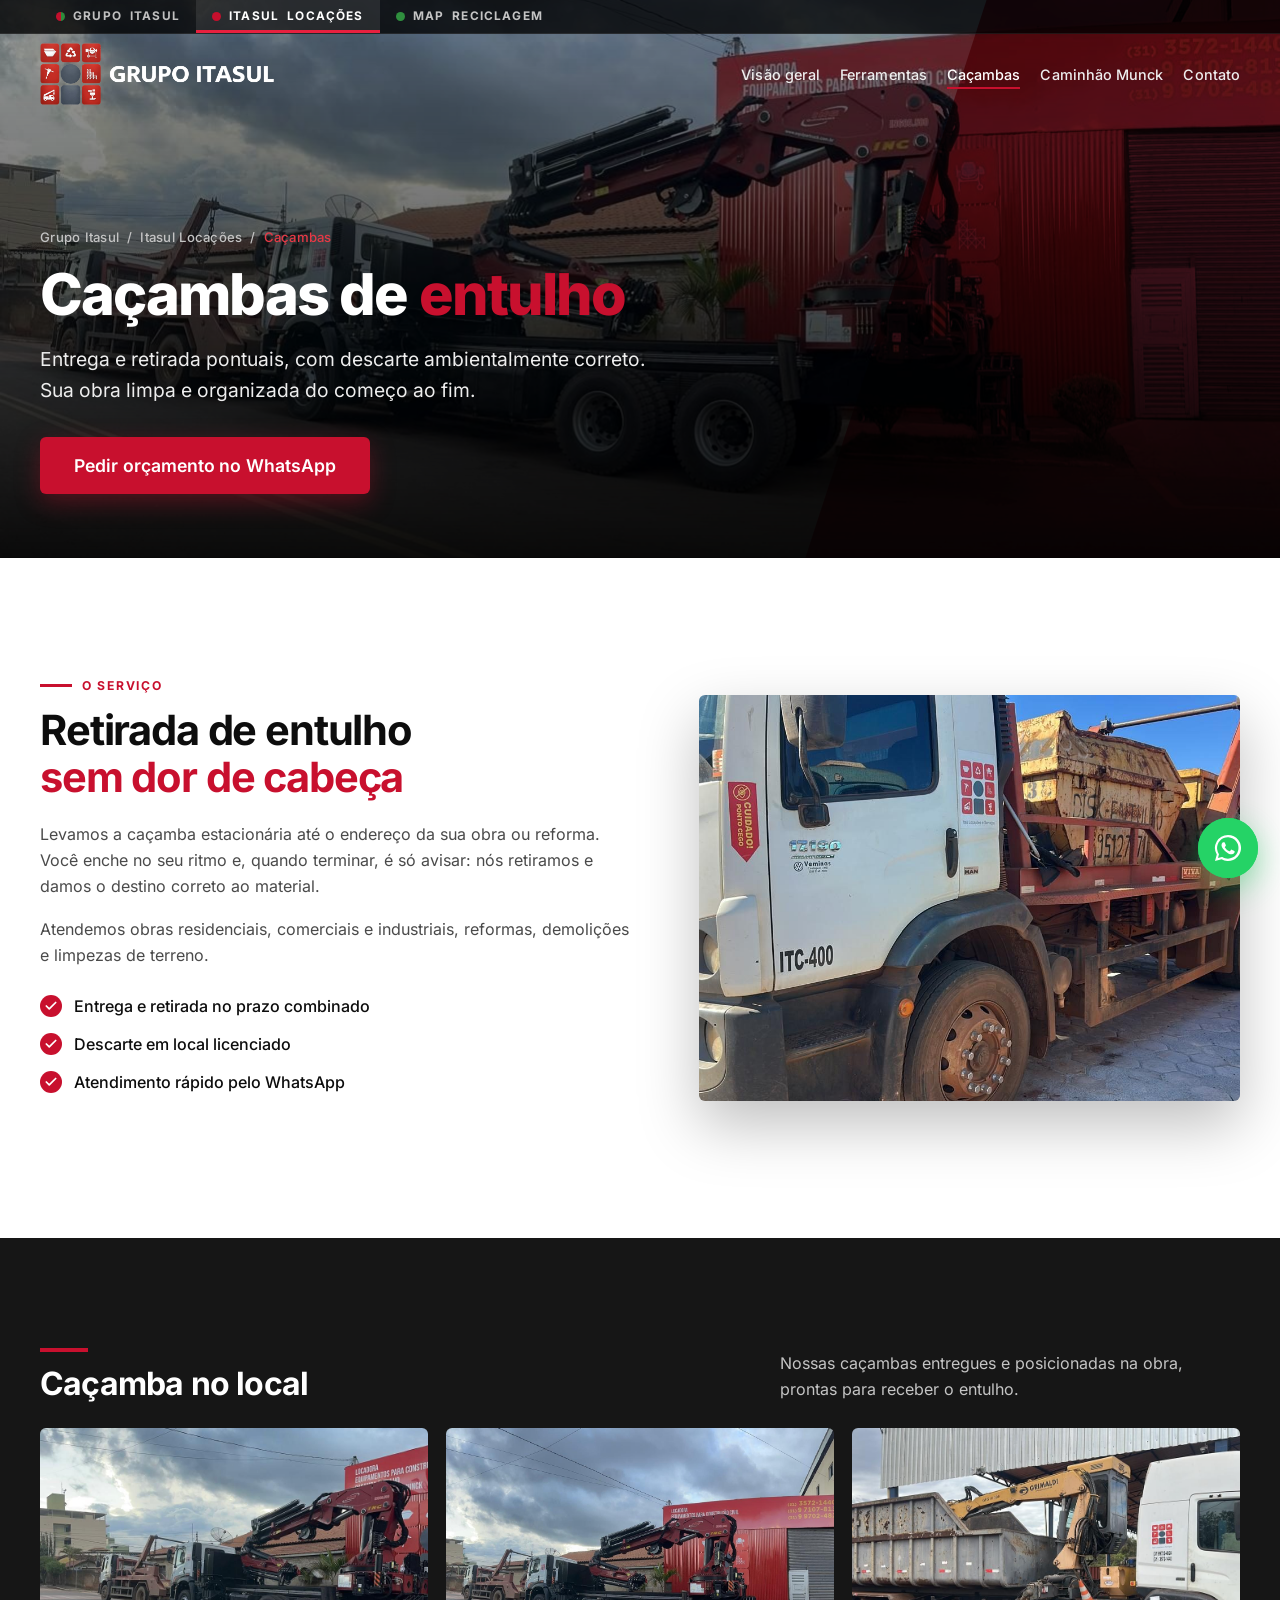
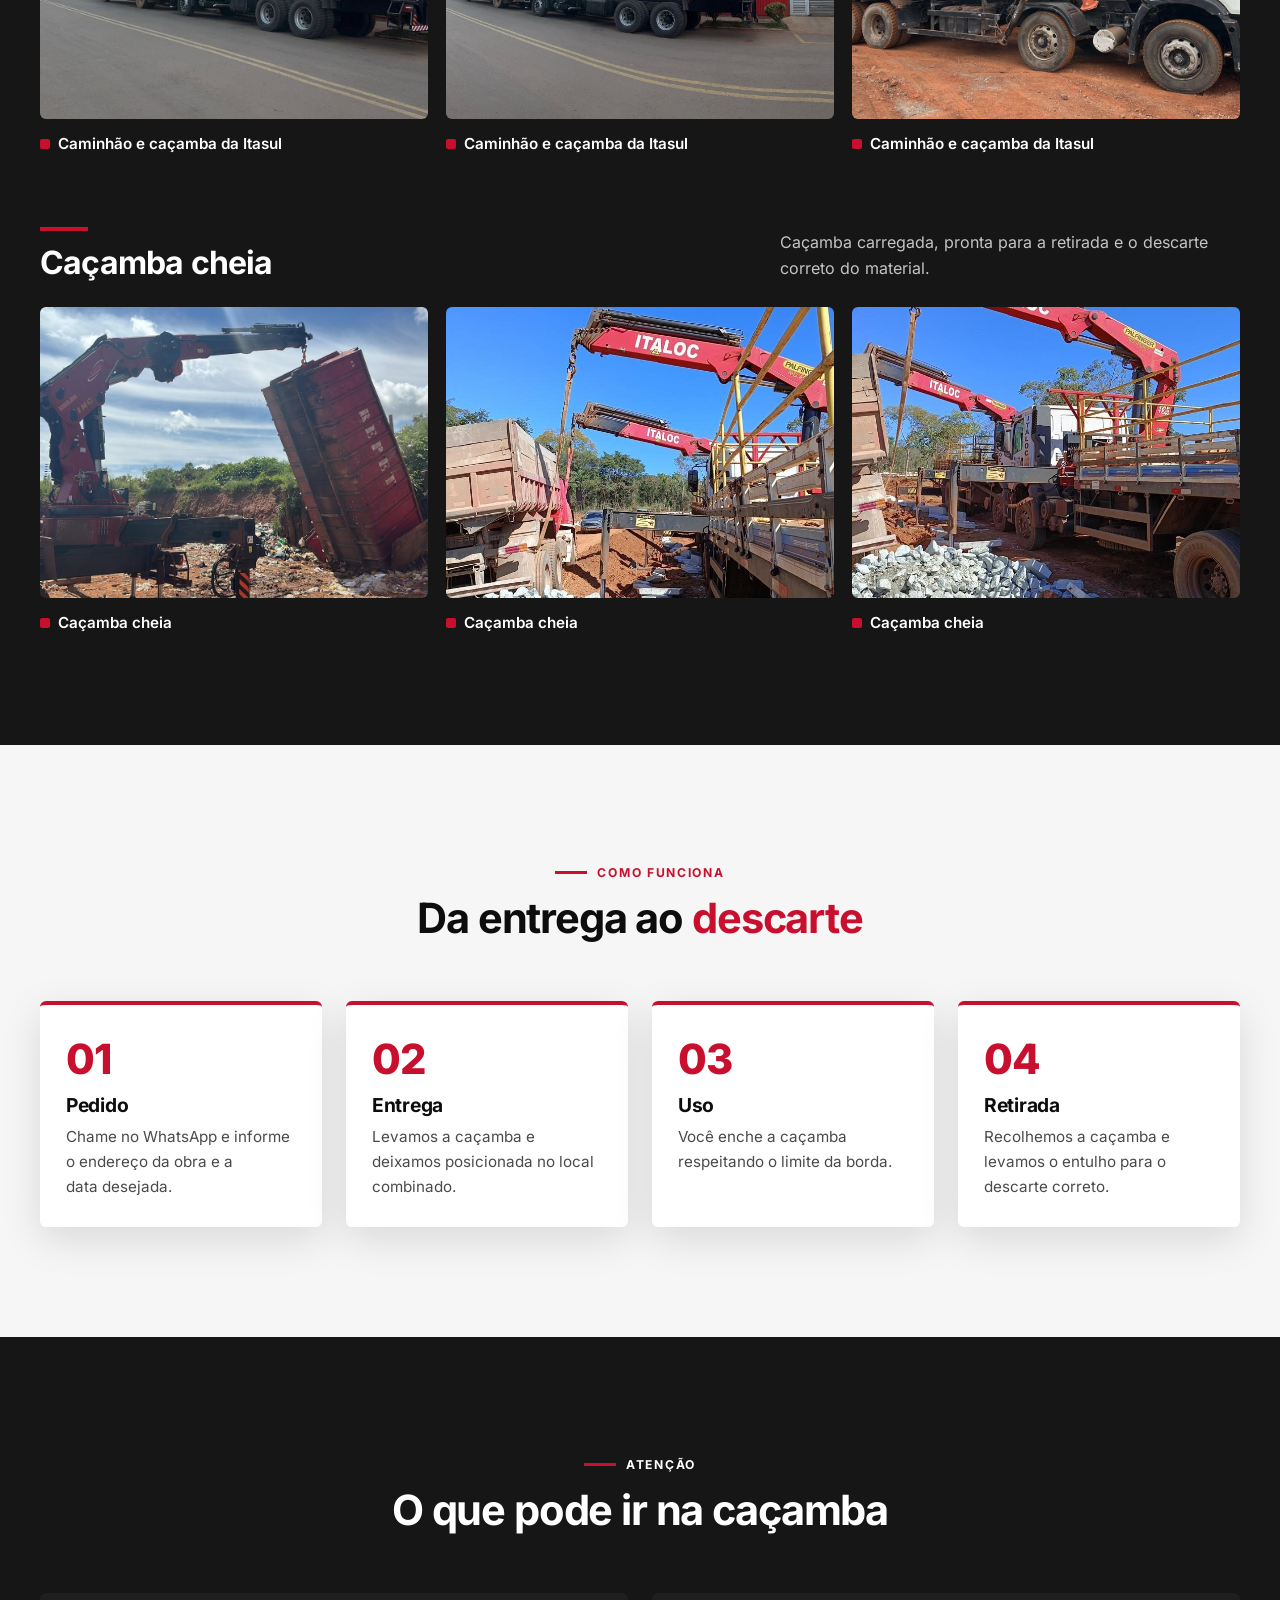
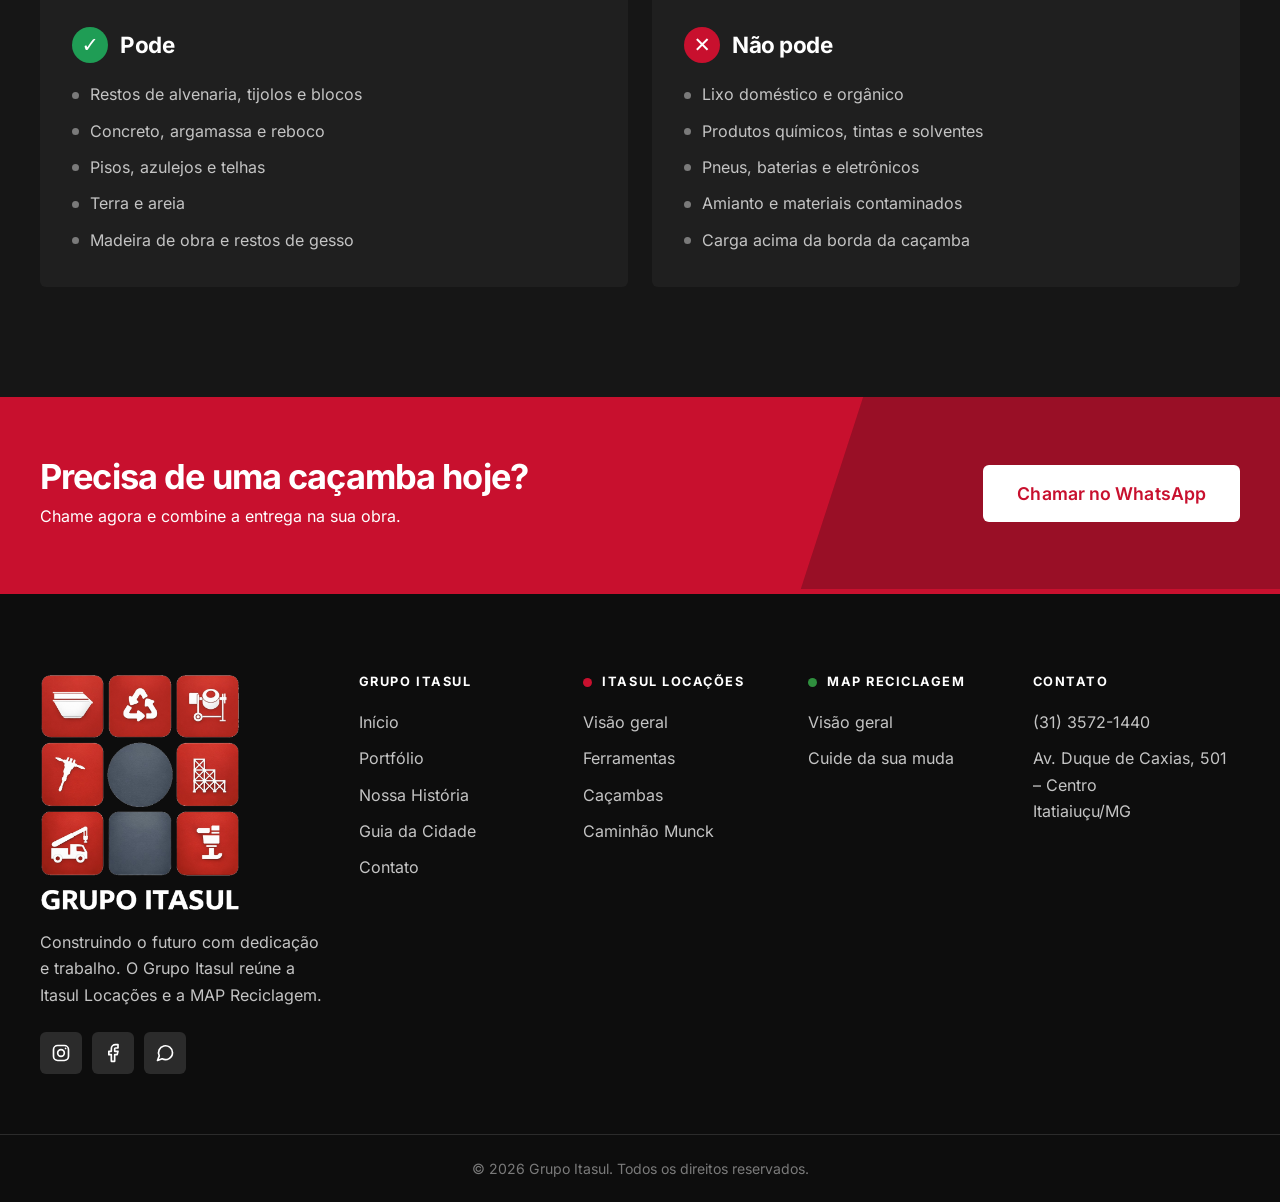
==== commit 99378b7a: "MAP Reciclagem: gerenciamento de resíduos, reciclagem e britagem de RCC; mudas passam a ser brinde c" ====
--- a/cacambas.html
+++ b/cacambas.html
@@ -225,7 +225,7 @@
         <h4><i class="dot dot--map"></i>MAP Reciclagem</h4>
         <ul>
           <li><a href="map.html">Visão geral</a></li>
-          <li><a href="mudas.html">Mudas</a></li>
+          <li><a href="mudas.html">Cuide da sua muda</a></li>
         </ul>
       </div>
       <div>
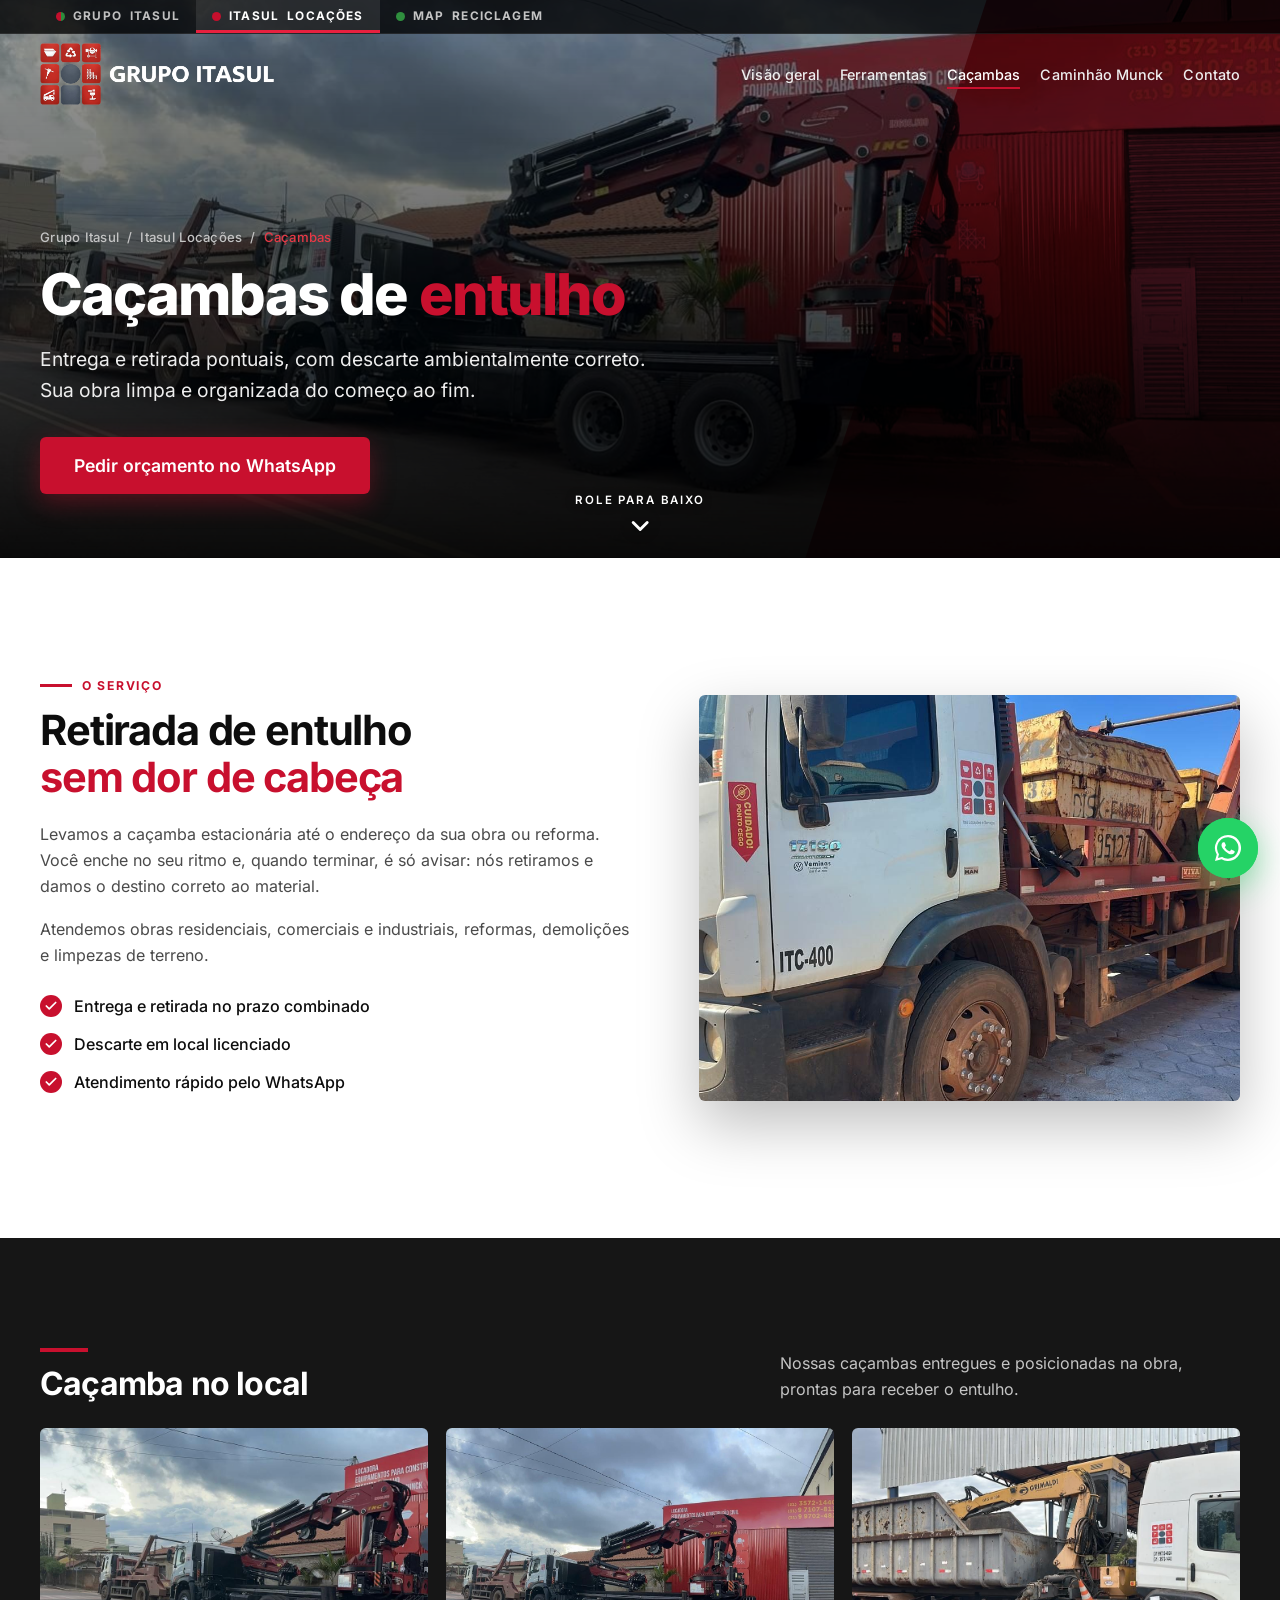
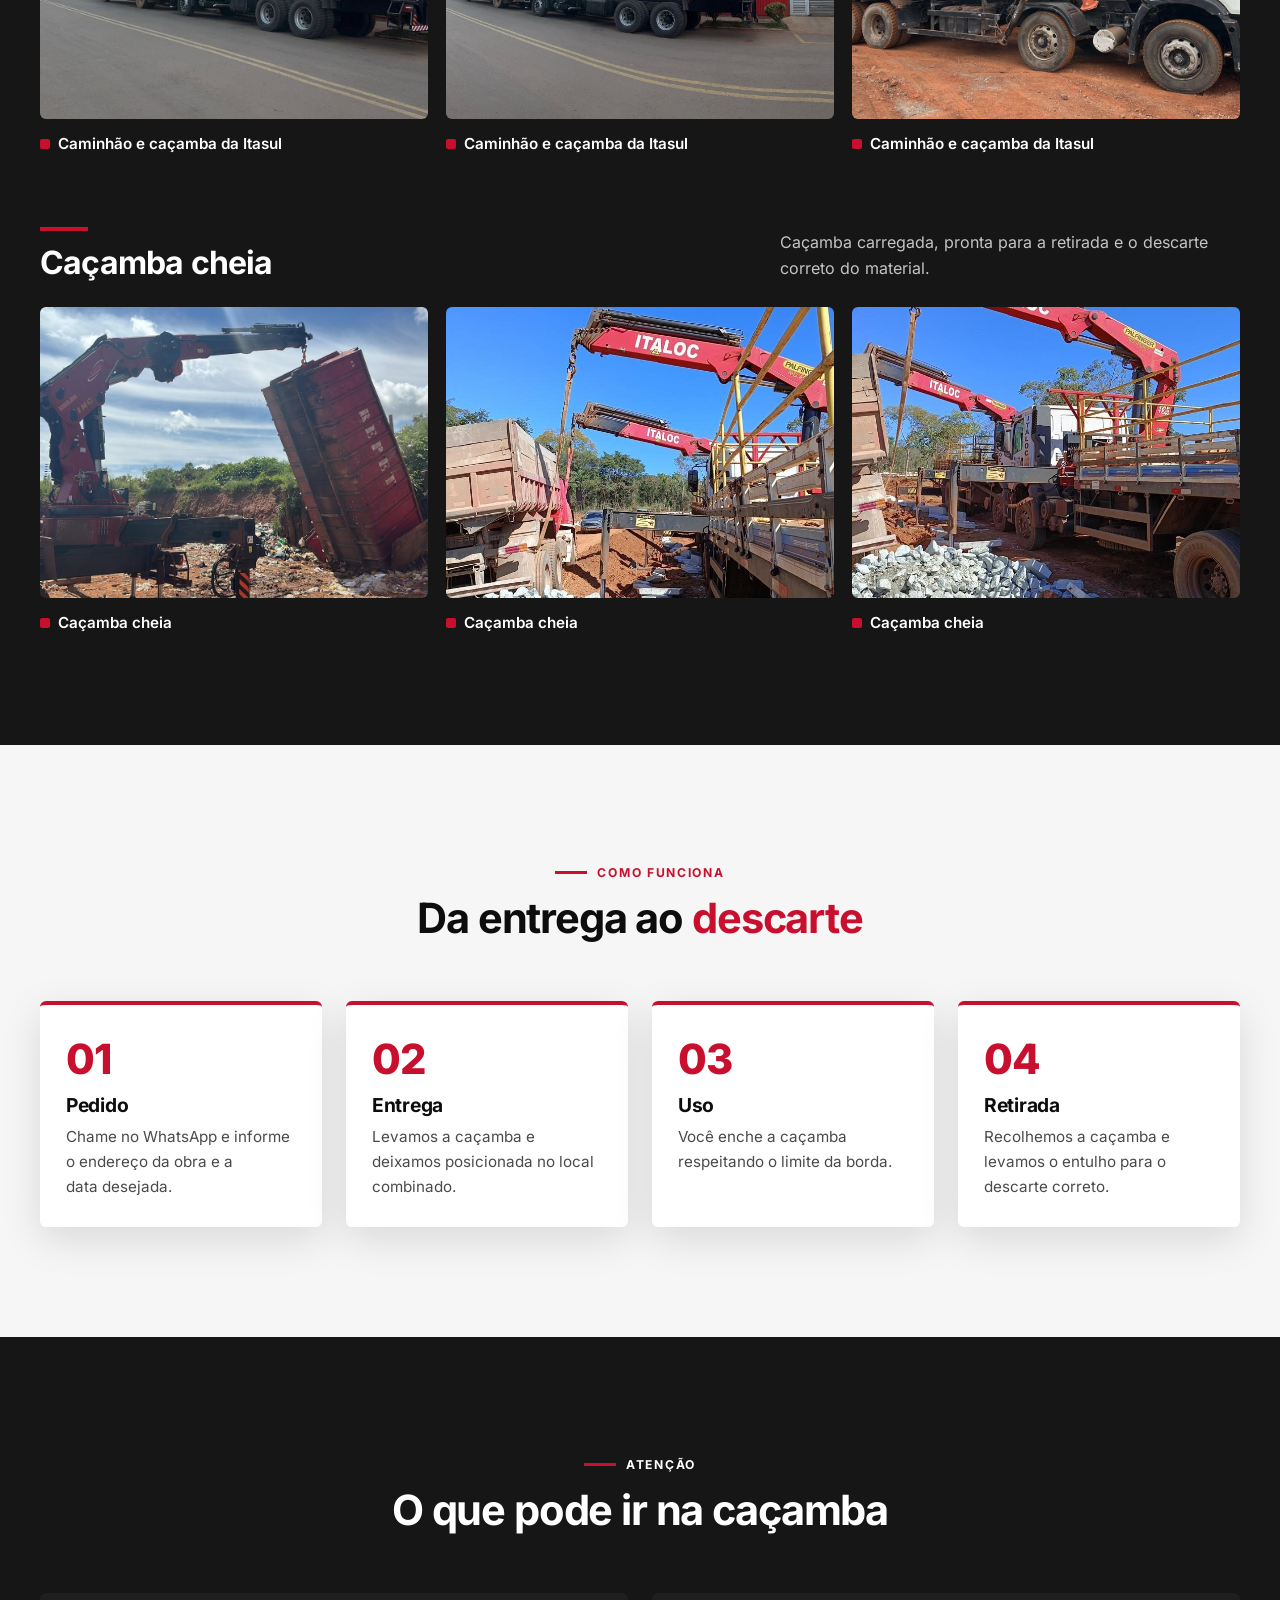
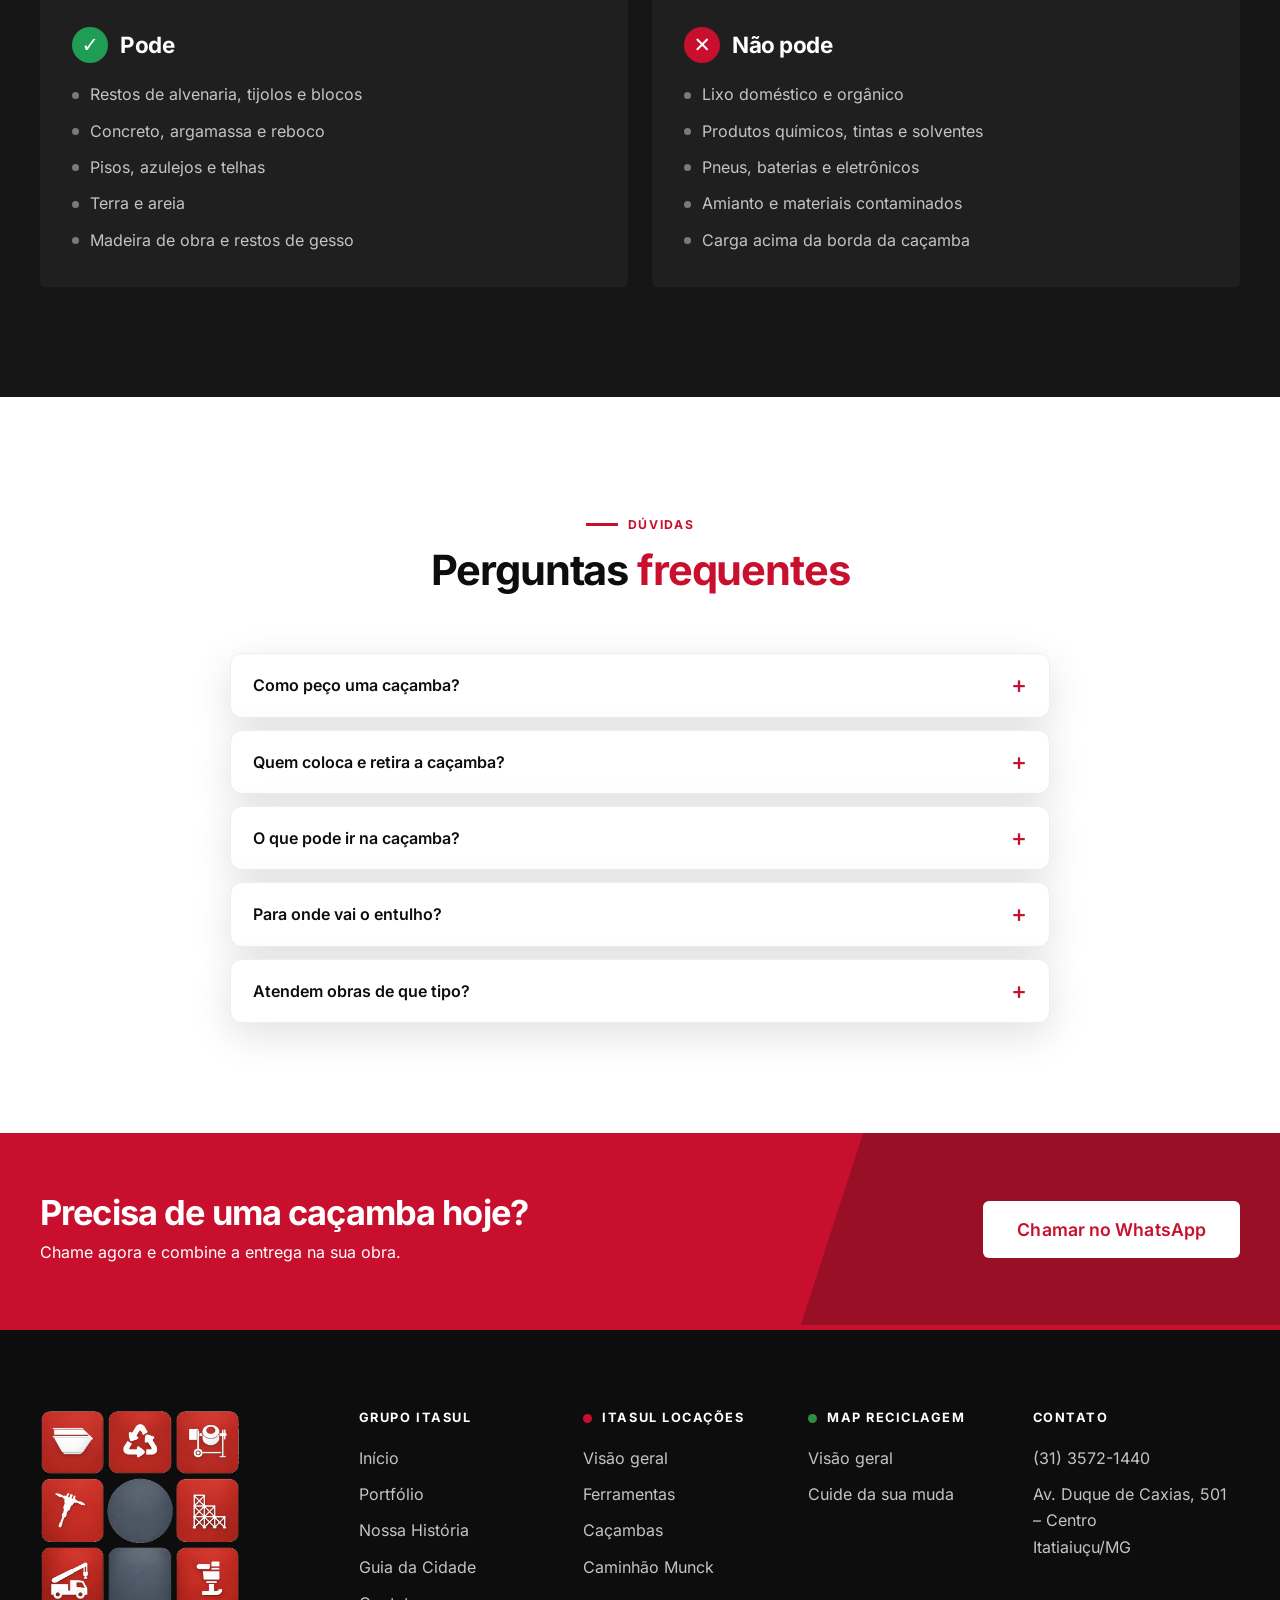
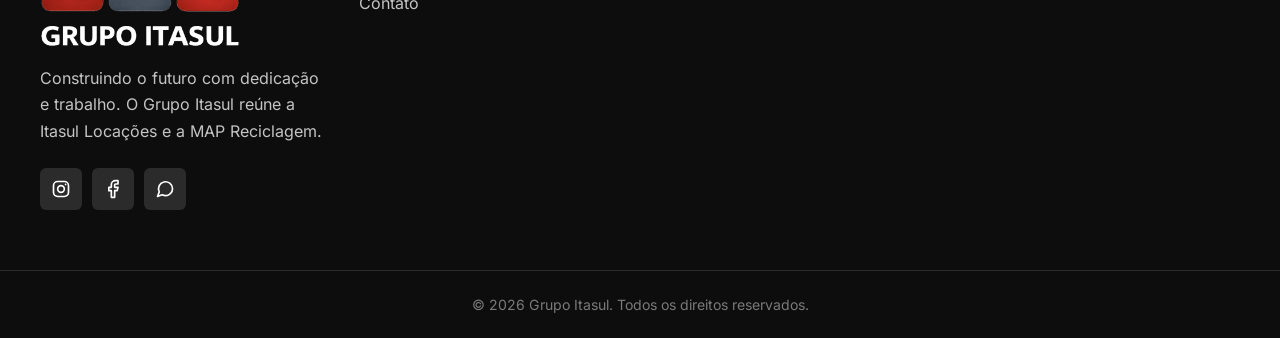
==== commit fea574a5: "Galeria da frota, mapa Como chegar, perguntas frequentes, SEO (canonical, Open Graph, JSON-LD, sitem" ====
--- a/cacambas.html
+++ b/cacambas.html
@@ -7,9 +7,19 @@
   <meta name="description" content="Locação de caçambas de entulho com entrega e retirada pontuais e descarte correto. Grupo Itasul.">
   <meta name="theme-color" content="#c8102e">
 
+  <link rel="canonical" href="https://grupoitasul.com.br/cacambas.html">
+  <meta property="og:type" content="website">
+  <meta property="og:site_name" content="Grupo Itasul">
+  <meta property="og:locale" content="pt_BR">
+  <meta property="og:title" content="Caçambas de entulho | Grupo Itasul">
+  <meta property="og:description" content="Locação de caçambas de entulho com entrega e retirada pontuais e descarte correto. Grupo Itasul.">
+  <meta property="og:url" content="https://grupoitasul.com.br/cacambas.html">
+  <meta property="og:image" content="https://grupoitasul.com.br/assets/img/og-portfolio.jpg">
+  <meta name="twitter:card" content="summary_large_image">
   <link rel="icon" href="assets/img/favicon.png">
   <link rel="preload" href="assets/fonts/inter-latin-wght-normal.woff2" as="font" type="font/woff2" crossorigin>
   <link rel="stylesheet" href="assets/css/style.css">
+  <script type="application/ld+json">{"@context": "https://schema.org", "@type": "FAQPage", "mainEntity": [{"@type": "Question", "name": "Como peço uma caçamba?", "acceptedAnswer": {"@type": "Answer", "text": "Chame a nossa equipe pelo WhatsApp, informe o endereço da obra e a data desejada, e combinamos a entrega no prazo."}}, {"@type": "Question", "name": "Quem coloca e retira a caçamba?", "acceptedAnswer": {"@type": "Answer", "text": "Nós. Levamos a caçamba até o endereço da sua obra e, quando terminar, é só avisar que recolhemos."}}, {"@type": "Question", "name": "O que pode ir na caçamba?", "acceptedAnswer": {"@type": "Answer", "text": "Restos de alvenaria, tijolos e blocos, concreto, argamassa e reboco, pisos, azulejos e telhas, terra e areia, madeira de obra e restos de gesso. Veja a lista completa de “Pode” e “Não pode” nesta página."}}, {"@type": "Question", "name": "Para onde vai o entulho?", "acceptedAnswer": {"@type": "Answer", "text": "O descarte é feito em local licenciado, para que o material tenha o destino ambientalmente correto."}}, {"@type": "Question", "name": "Atendem obras de que tipo?", "acceptedAnswer": {"@type": "Answer", "text": "Obras residenciais, comerciais e industriais, reformas, demolições e limpezas de terreno."}}]}</script>
 </head>
 <body class="theme-loc">
 
@@ -174,6 +184,38 @@
     </section>
 
     <!-- ============ CHAMADA ============ -->
+    <!-- ============ PERGUNTAS FREQUENTES ============ -->
+    <section class="section" id="faq">
+      <div class="container">
+        <div class="section__head reveal">
+          <span class="eyebrow">Dúvidas</span>
+          <h2 class="section__title">Perguntas <span class="text-red">frequentes</span></h2>
+        </div>
+        <div class="faq reveal">
+          <details class="faq__item">
+            <summary>Como peço uma caçamba?</summary>
+            <p>Chame a nossa equipe pelo WhatsApp, informe o endereço da obra e a data desejada, e combinamos a entrega no prazo.</p>
+          </details>
+          <details class="faq__item">
+            <summary>Quem coloca e retira a caçamba?</summary>
+            <p>Nós. Levamos a caçamba até o endereço da sua obra e, quando terminar, é só avisar que recolhemos.</p>
+          </details>
+          <details class="faq__item">
+            <summary>O que pode ir na caçamba?</summary>
+            <p>Restos de alvenaria, tijolos e blocos, concreto, argamassa e reboco, pisos, azulejos e telhas, terra e areia, madeira de obra e restos de gesso. Veja a lista completa de “Pode” e “Não pode” nesta página.</p>
+          </details>
+          <details class="faq__item">
+            <summary>Para onde vai o entulho?</summary>
+            <p>O descarte é feito em local licenciado, para que o material tenha o destino ambientalmente correto.</p>
+          </details>
+          <details class="faq__item">
+            <summary>Atendem obras de que tipo?</summary>
+            <p>Obras residenciais, comerciais e industriais, reformas, demolições e limpezas de terreno.</p>
+          </details>
+        </div>
+      </div>
+    </section>
+
     <section class="cta">
       <div class="container cta__inner">
         <div>
--- a/assets/css/style.css
+++ b/assets/css/style.css
@@ -1519,3 +1519,51 @@
   .pf-grupo__text p { font-size: .88rem; margin-bottom: 9px; }
   .pf-grupo { grid-template-columns: 1.2fr .8fr !important; }
 }
+
+/* ---------- Compromisso com o meio ambiente ---------- */
+.eco, .pf-eco { position: relative; isolation: isolate; color: var(--white); background: linear-gradient(160deg, #0d2b15 0%, #07150b 100%); overflow: hidden; }
+.eco::before, .pf-eco::before { content: ""; position: absolute; inset: 0; z-index: -1; background: radial-gradient(ellipse 50% 60% at 100% 0%, rgba(95, 207, 111, .22), transparent 65%), radial-gradient(ellipse 40% 50% at 0% 100%, rgba(47, 143, 62, .25), transparent 65%); }
+.eco .section__lead, .pf-eco .section__lead { color: var(--gray-300); }
+.eco__grid { display: grid; grid-template-columns: repeat(4, 1fr); gap: 20px; }
+.eco__card { padding: 28px 24px; background: rgba(255, 255, 255, .05); border: 1px solid rgba(255, 255, 255, .1); border-top: 4px solid #2f8f3e; border-radius: 12px; }
+.eco__icon { width: 52px; height: 52px; display: grid; place-items: center; margin-bottom: 16px; background: #2f8f3e; border-radius: 10px; }
+.eco__icon svg { width: 26px; height: 26px; fill: none; stroke: #fff; stroke-width: 2; stroke-linecap: round; stroke-linejoin: round; }
+.eco__card h3 { margin-bottom: 8px; font-size: 1.2rem; font-weight: 700; letter-spacing: -.02em; color: var(--white); }
+.eco__card p { font-size: .95rem; color: var(--gray-300); }
+.eco__cta { margin-top: 40px; text-align: center; }
+@media screen and (max-width: 1100px) { .eco__grid { grid-template-columns: repeat(2, 1fr); } }
+@media screen and (max-width: 600px) { .eco__grid { grid-template-columns: 1fr; } }
+@media print { .pf-eco .eco__grid { grid-template-columns: repeat(2, 1fr); } .pf-eco { min-height: 296mm; display: flex; flex-direction: column; justify-content: center; } }
+
+/* ---------- Aviso "Role para baixo" ---------- */
+.scroll-cue {
+  position: absolute; left: 50%; bottom: 18px; z-index: 5;
+  display: flex; flex-direction: column; align-items: center; gap: 2px;
+  color: var(--white); text-shadow: 0 1px 8px rgba(0, 0, 0, .6);
+  transform: translateX(-50%); transition: opacity .3s;
+}
+.scroll-cue__text { font-size: .72rem; font-weight: 600; letter-spacing: .16em; text-transform: uppercase; }
+.scroll-cue svg { width: 28px; height: 28px; fill: none; stroke: currentColor; stroke-width: 2.5; stroke-linecap: round; stroke-linejoin: round; filter: drop-shadow(0 1px 6px rgba(0, 0, 0, .6)); animation: cueBounce 1.6s ease-in-out infinite; }
+.scroll-cue:hover { color: var(--red-light); }
+.scroll-cue.is-hidden { opacity: 0; pointer-events: none; }
+@keyframes cueBounce { 0%, 100% { transform: translateY(0); opacity: .55; } 50% { transform: translateY(7px); opacity: 1; } }
+@media (prefers-reduced-motion: reduce) { .scroll-cue svg { animation: none; } }
+@media (max-width: 600px) { .scroll-cue { bottom: 10px; } }
+@media print { .scroll-cue { display: none !important; } }
+.scroll-cue--flow { position: static; transform: none; margin: -28px auto 14px; }
+@media (max-width: 960px) { .scroll-cue--flow { margin-top: 0; } }
+
+/* ---------- Perguntas frequentes ---------- */
+.faq { max-width: 820px; margin: 0 auto; display: grid; gap: 12px; }
+.faq__item { background: var(--white); border: 1px solid var(--gray-100); border-radius: 12px; box-shadow: var(--shadow); }
+.faq__item summary { display: flex; align-items: center; justify-content: space-between; gap: 16px; padding: 18px 22px; font-weight: 600; color: var(--black); cursor: pointer; list-style: none; }
+.faq__item summary::-webkit-details-marker { display: none; }
+.faq__item summary::after { content: "+"; flex-shrink: 0; font-size: 1.5rem; font-weight: 500; line-height: 1; color: var(--red); transition: transform .25s; }
+.faq__item[open] summary::after { transform: rotate(45deg); }
+.faq__item[open] { border-color: var(--red); }
+.faq__item p { padding: 0 22px 20px; color: var(--gray-700); }
+/* ---------- Mapa ---------- */
+.map-embed { overflow: hidden; border-radius: 14px; box-shadow: var(--shadow-lg); background: var(--gray-100); aspect-ratio: 16 / 7; }
+.map-embed iframe { display: block; width: 100%; height: 100%; border: 0; }
+.map-embed__cta { margin-top: 24px; text-align: center; }
+@media (max-width: 700px) { .map-embed { aspect-ratio: 4 / 3; } }
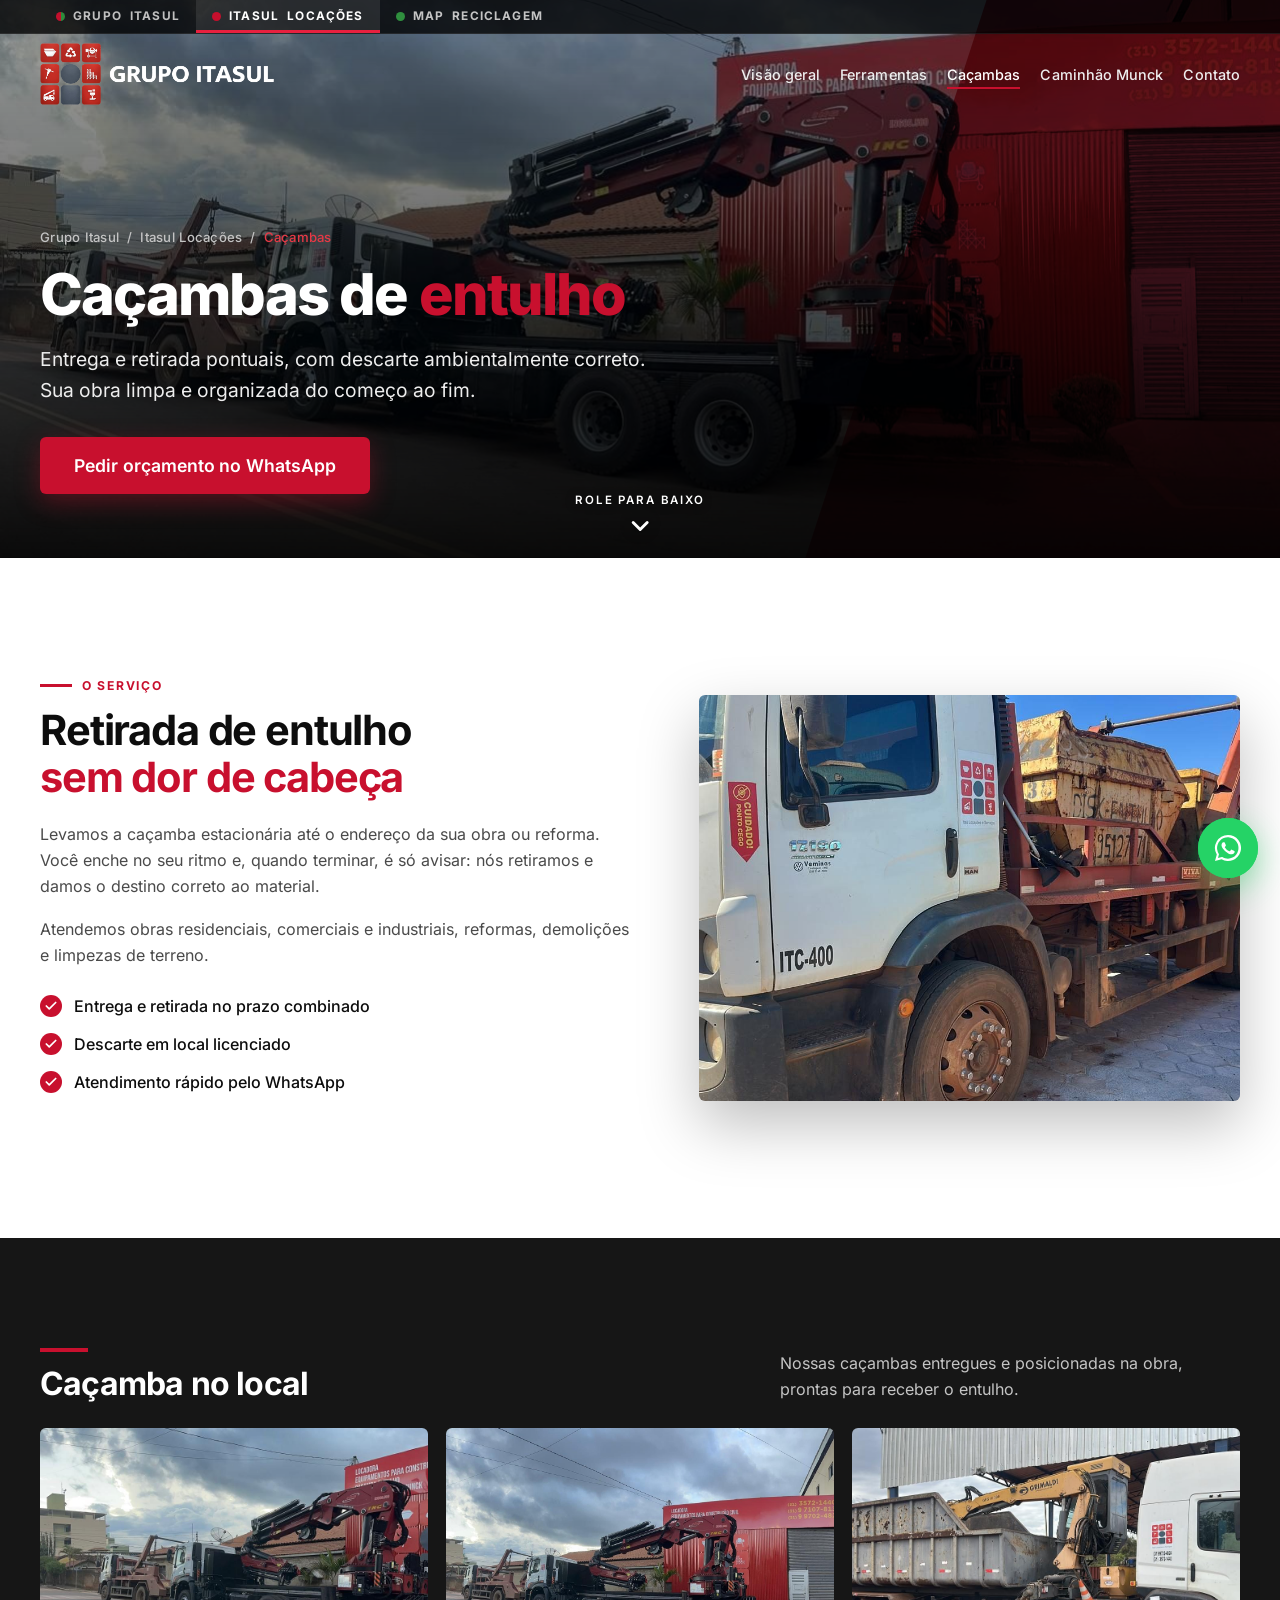
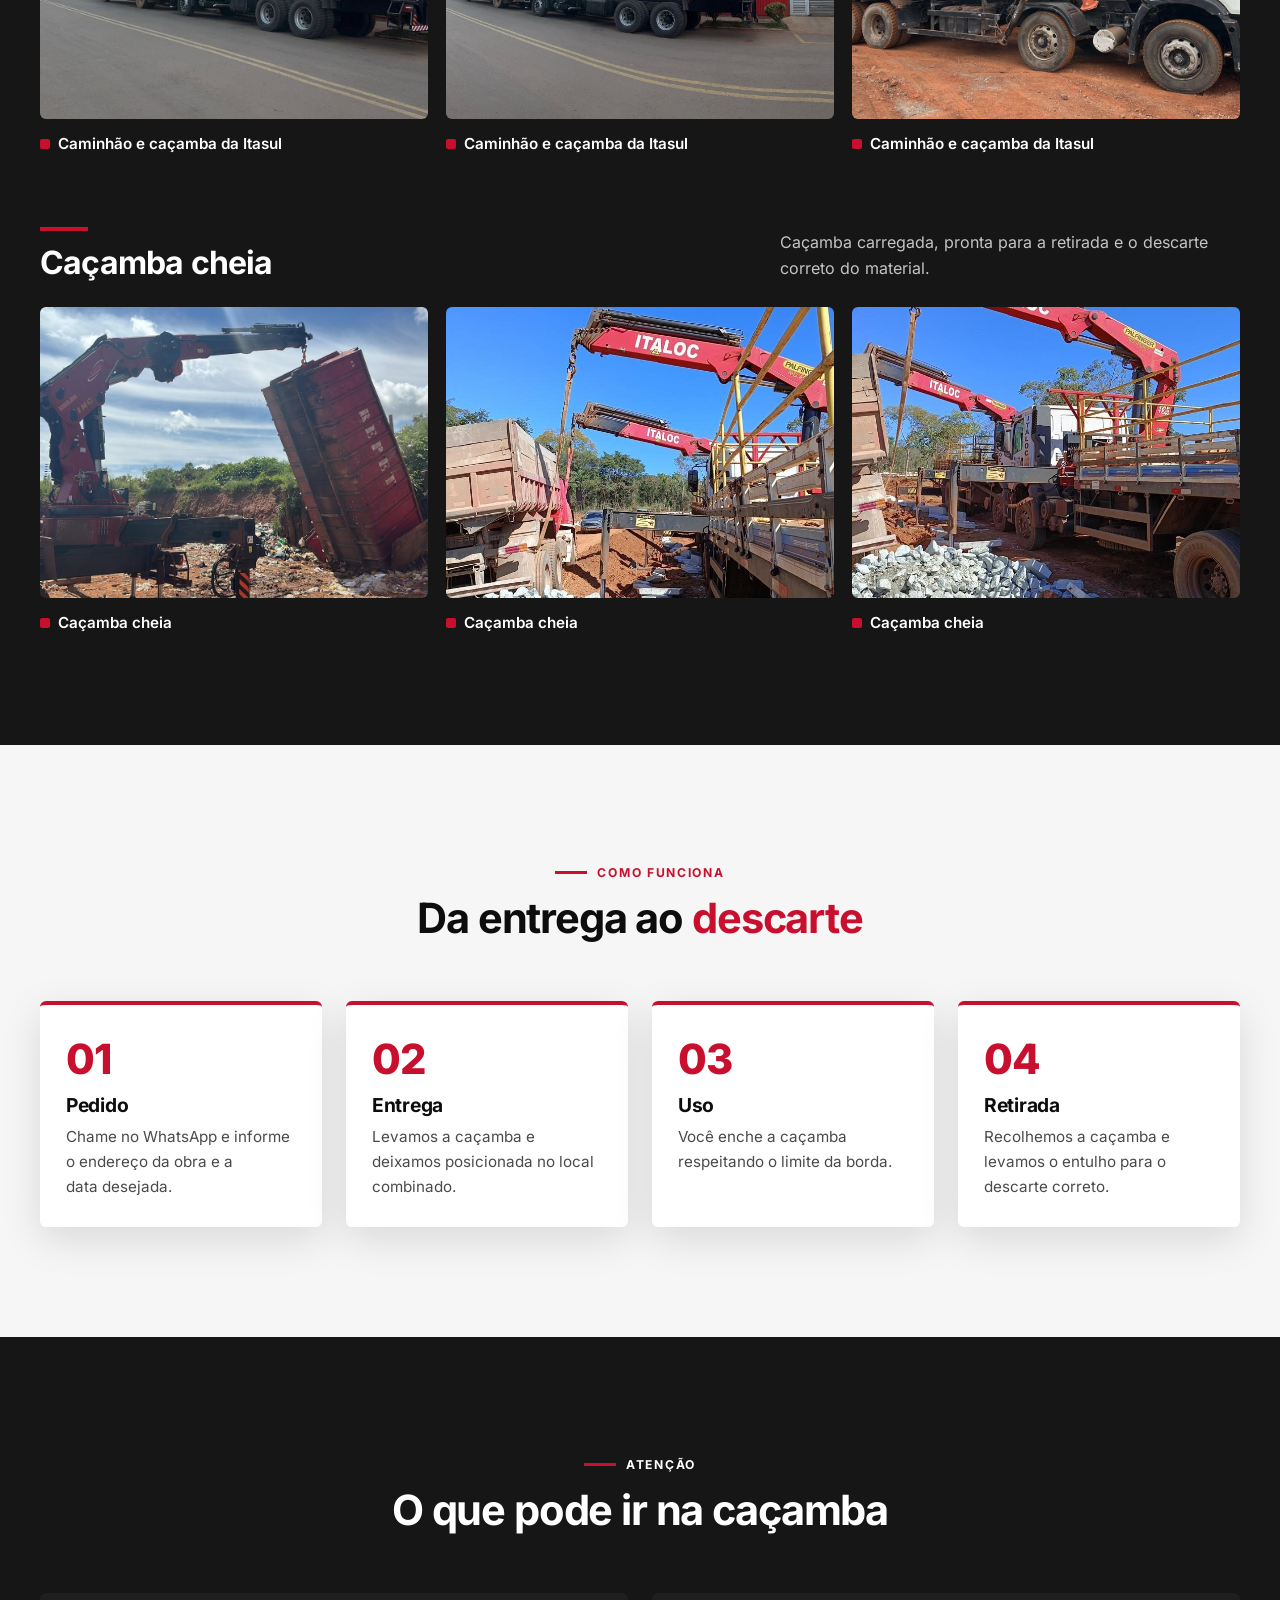
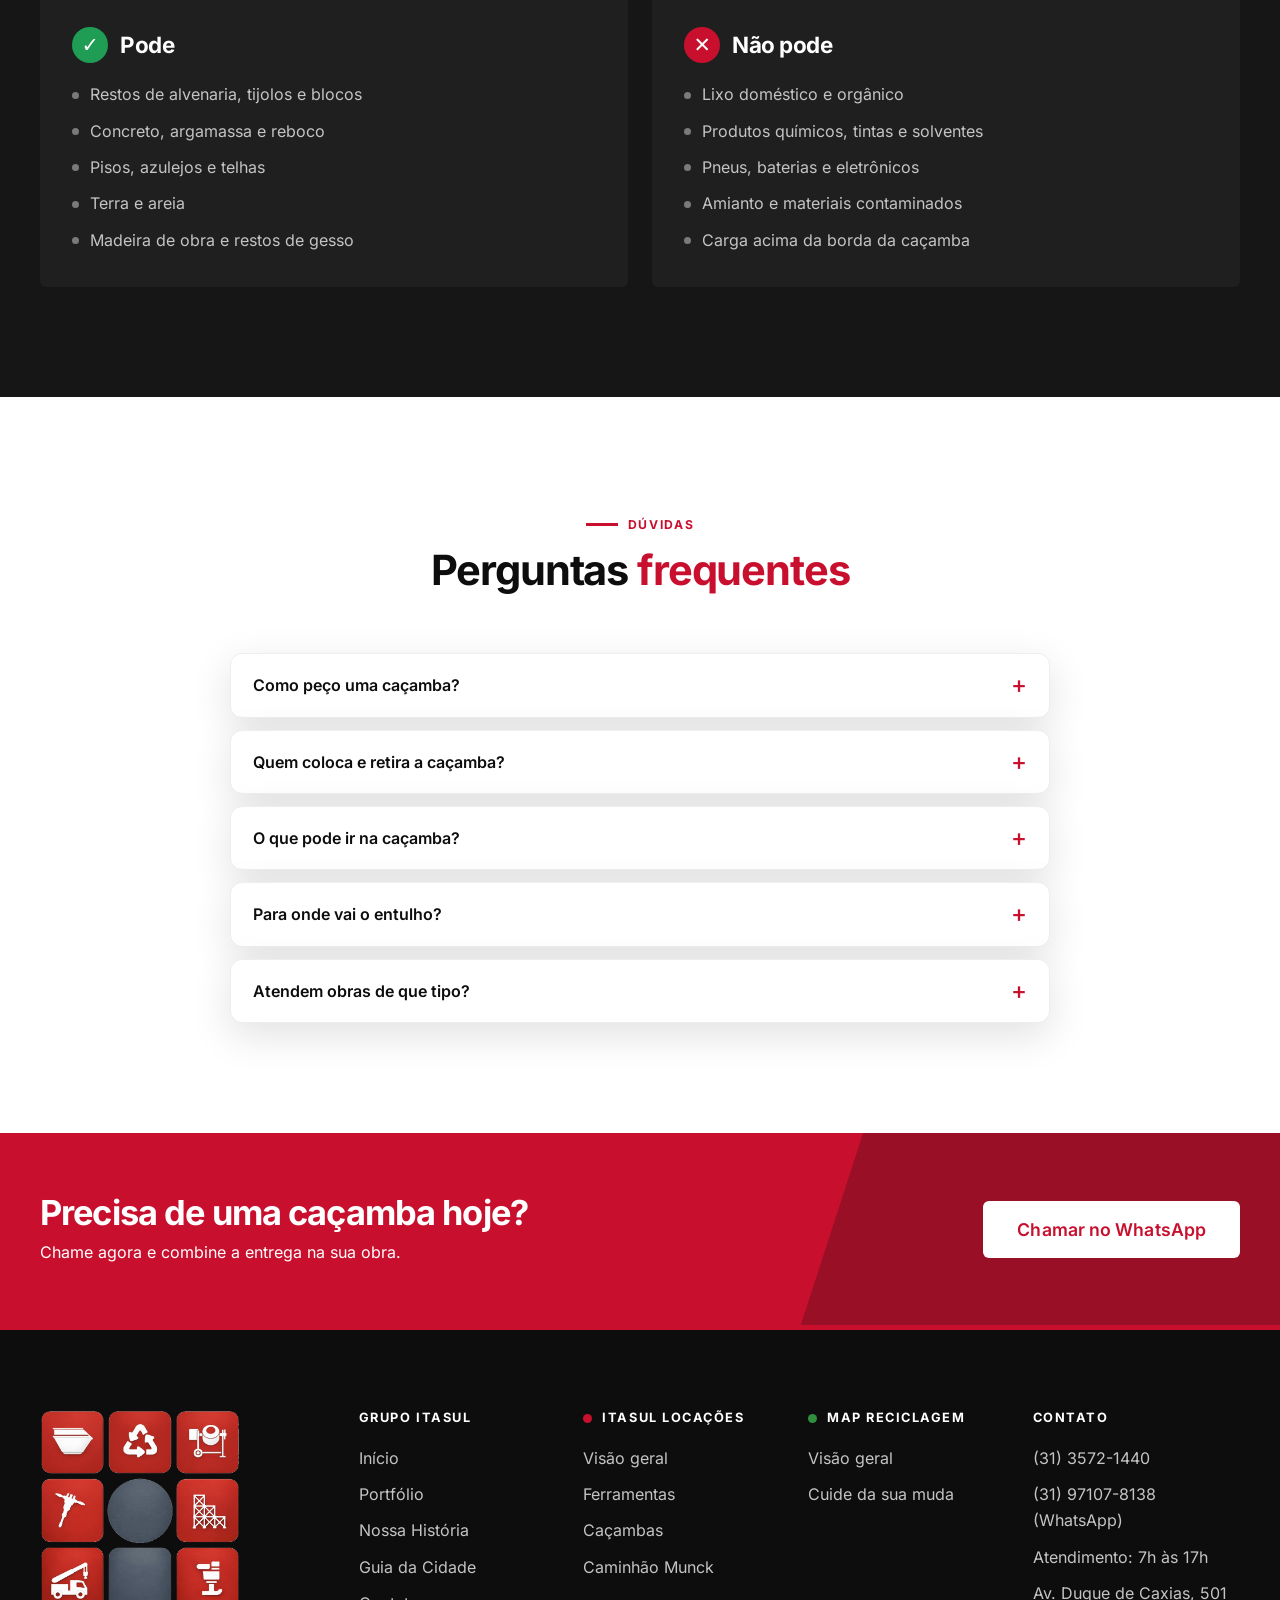
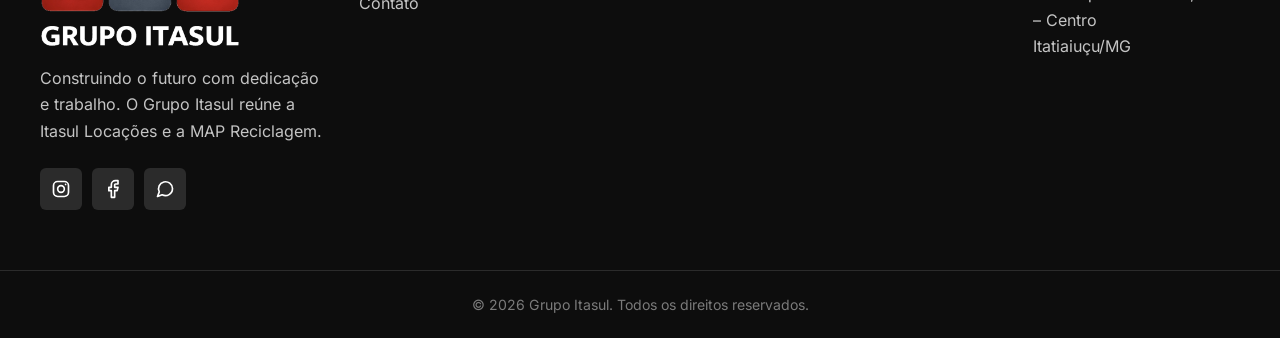
==== commit 8eea6687: "WhatsApp (31) 97107-8138 com mensagem pronta por serviço e horário de atendimento 7h às 17h Co-Autho" ====
--- a/cacambas.html
+++ b/cacambas.html
@@ -274,6 +274,8 @@
         <h4>Contato</h4>
         <ul>
           <li><a href="tel:+553135721440" data-contact="phone">(31) 3572-1440</a></li>
+          <li><a href="#" data-contact="whatsapp">(31) 97107-8138</a> (WhatsApp)</li>
+          <li>Atendimento: <span data-contact="hours">7h às 17h</span></li>
           <li><a href="mailto:contato@grupoitasul.com.br" data-contact="email">contato@grupoitasul.com.br</a></li>
           <li>Av. Duque de Caxias, 501 – Centro<br>Itatiaiuçu/MG</li>
         </ul>
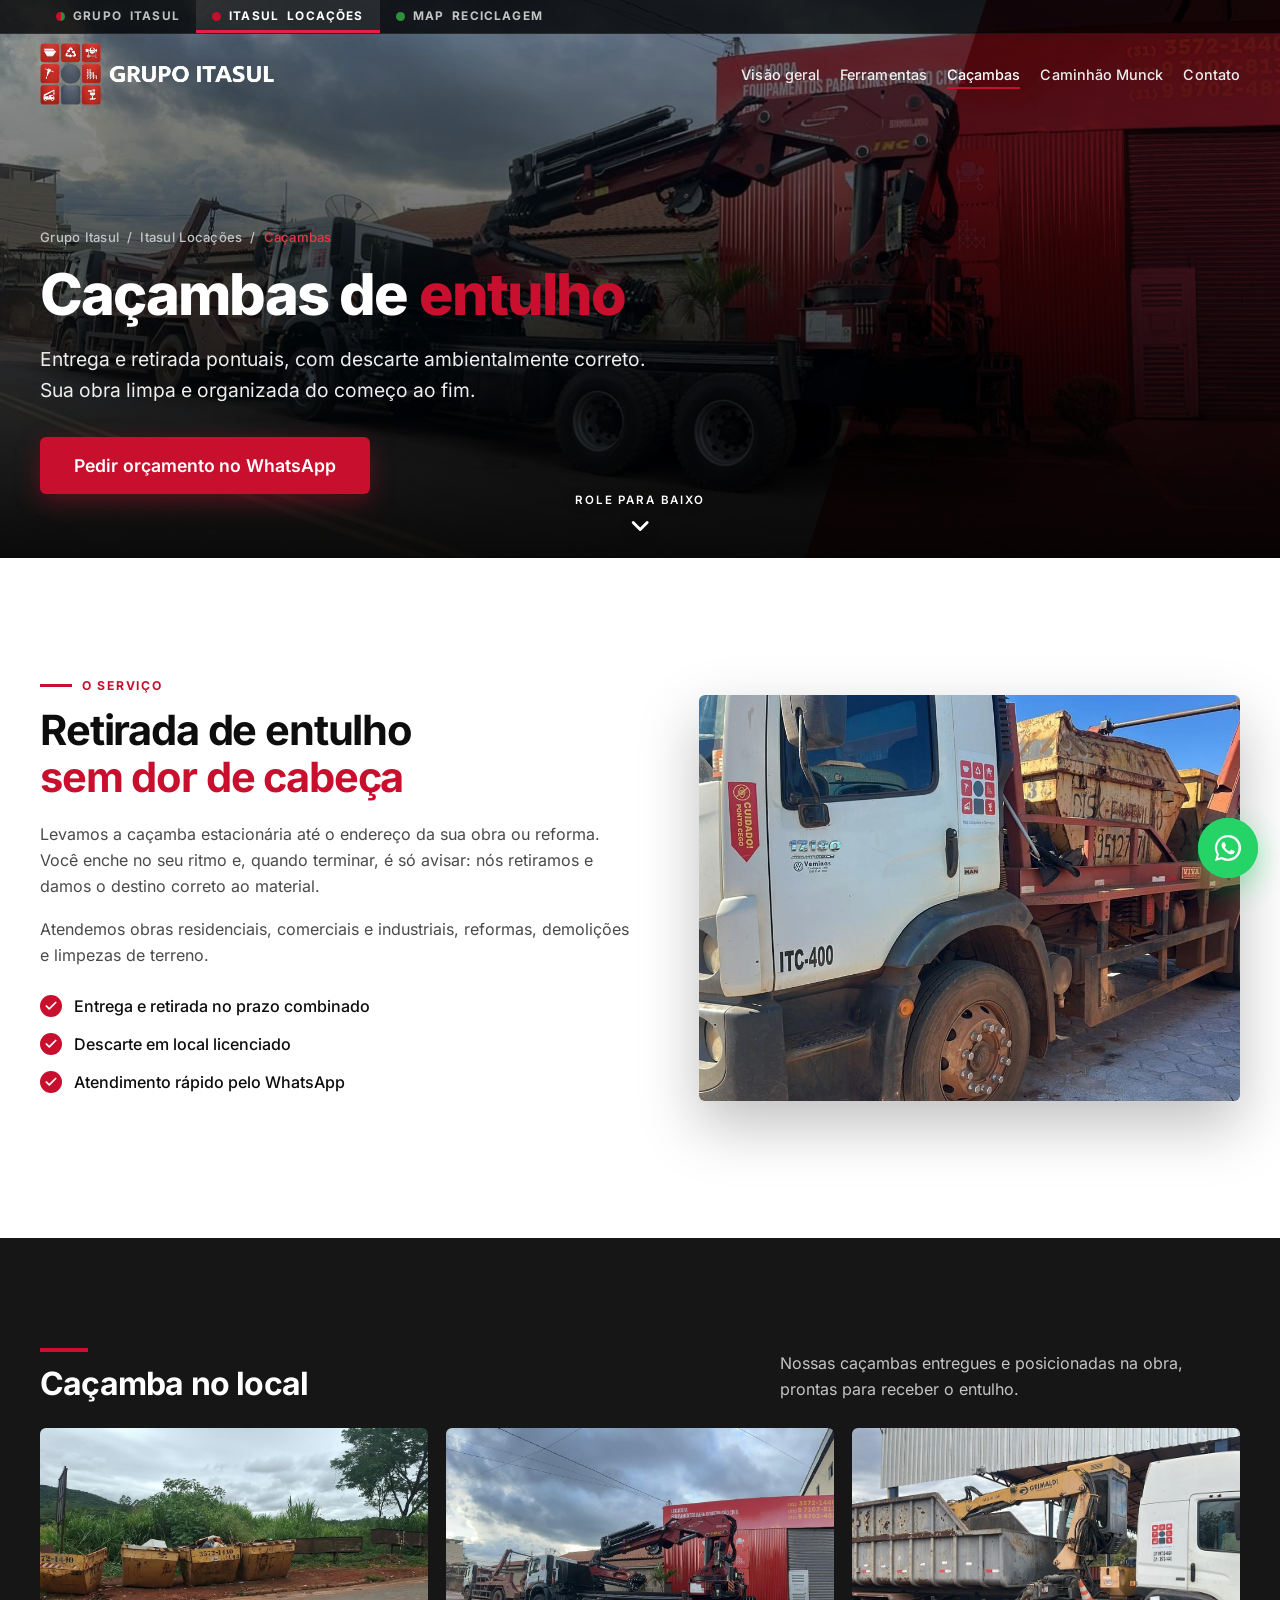
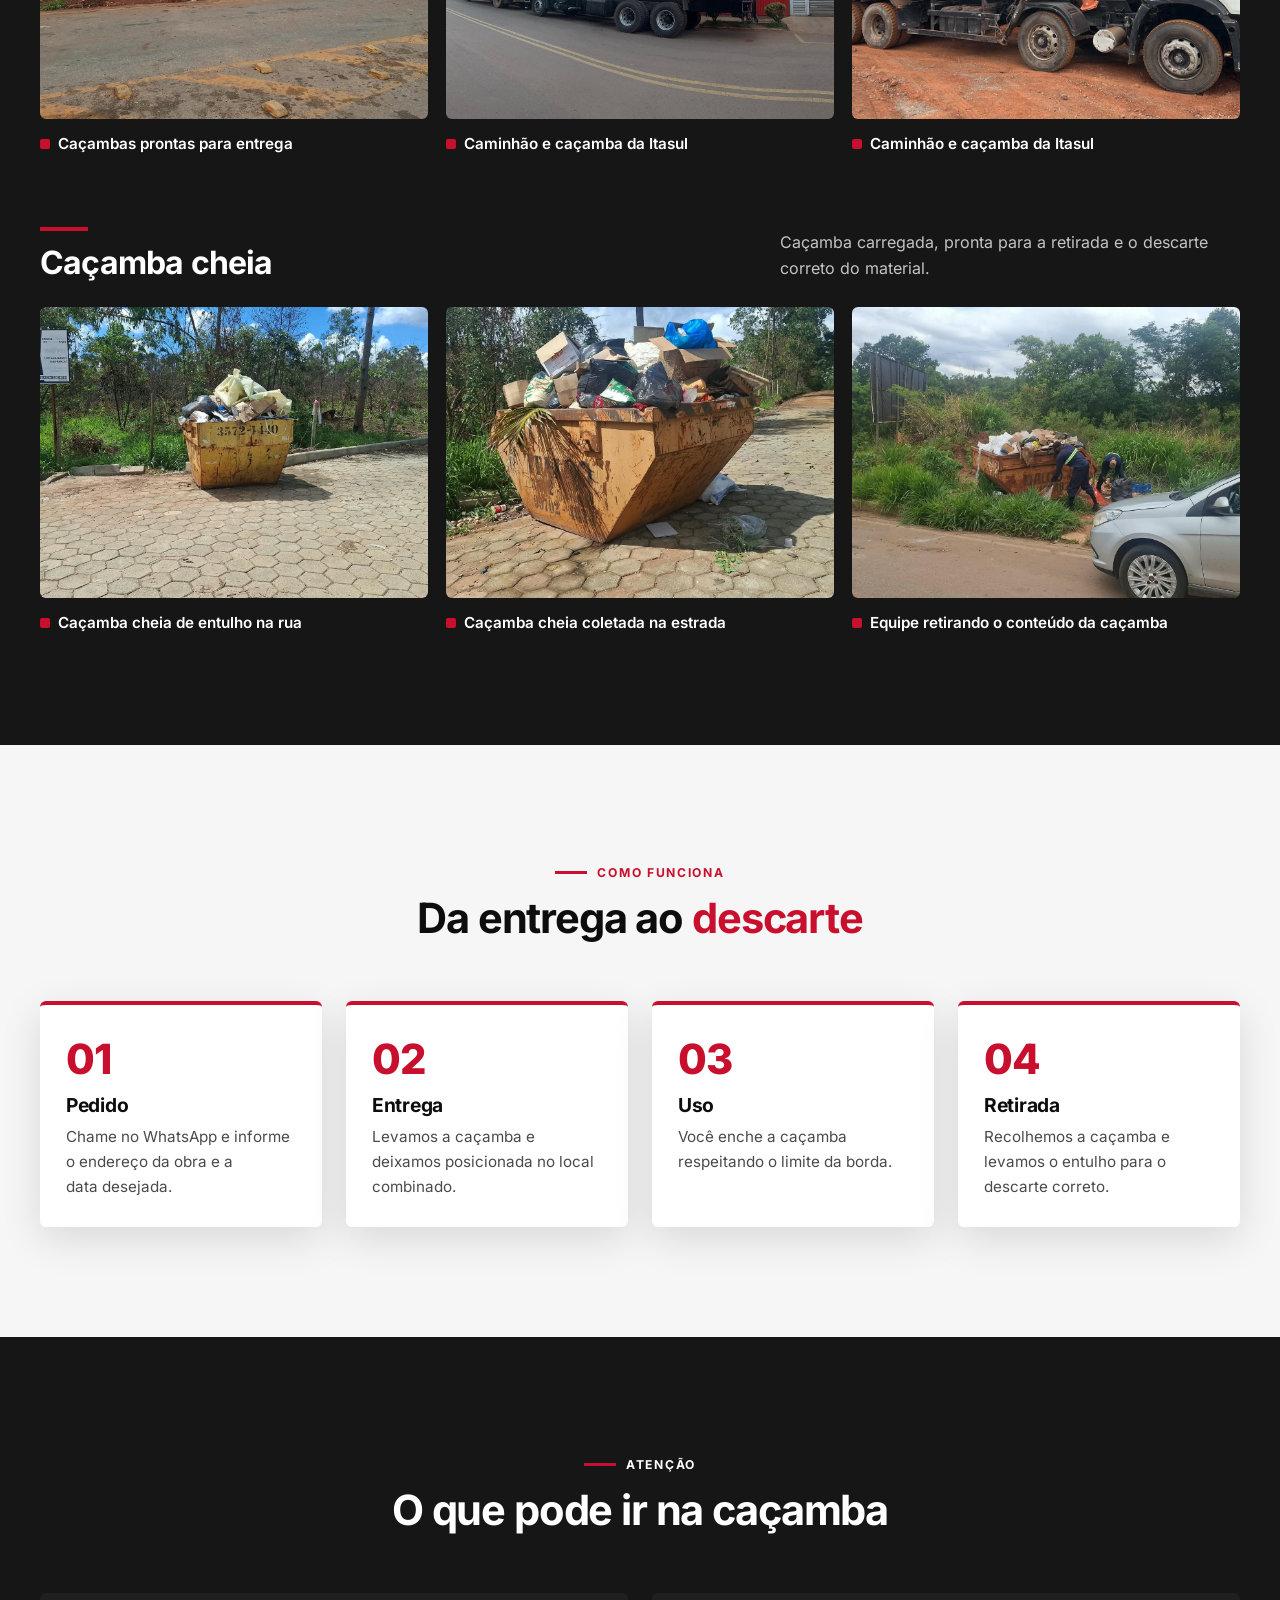
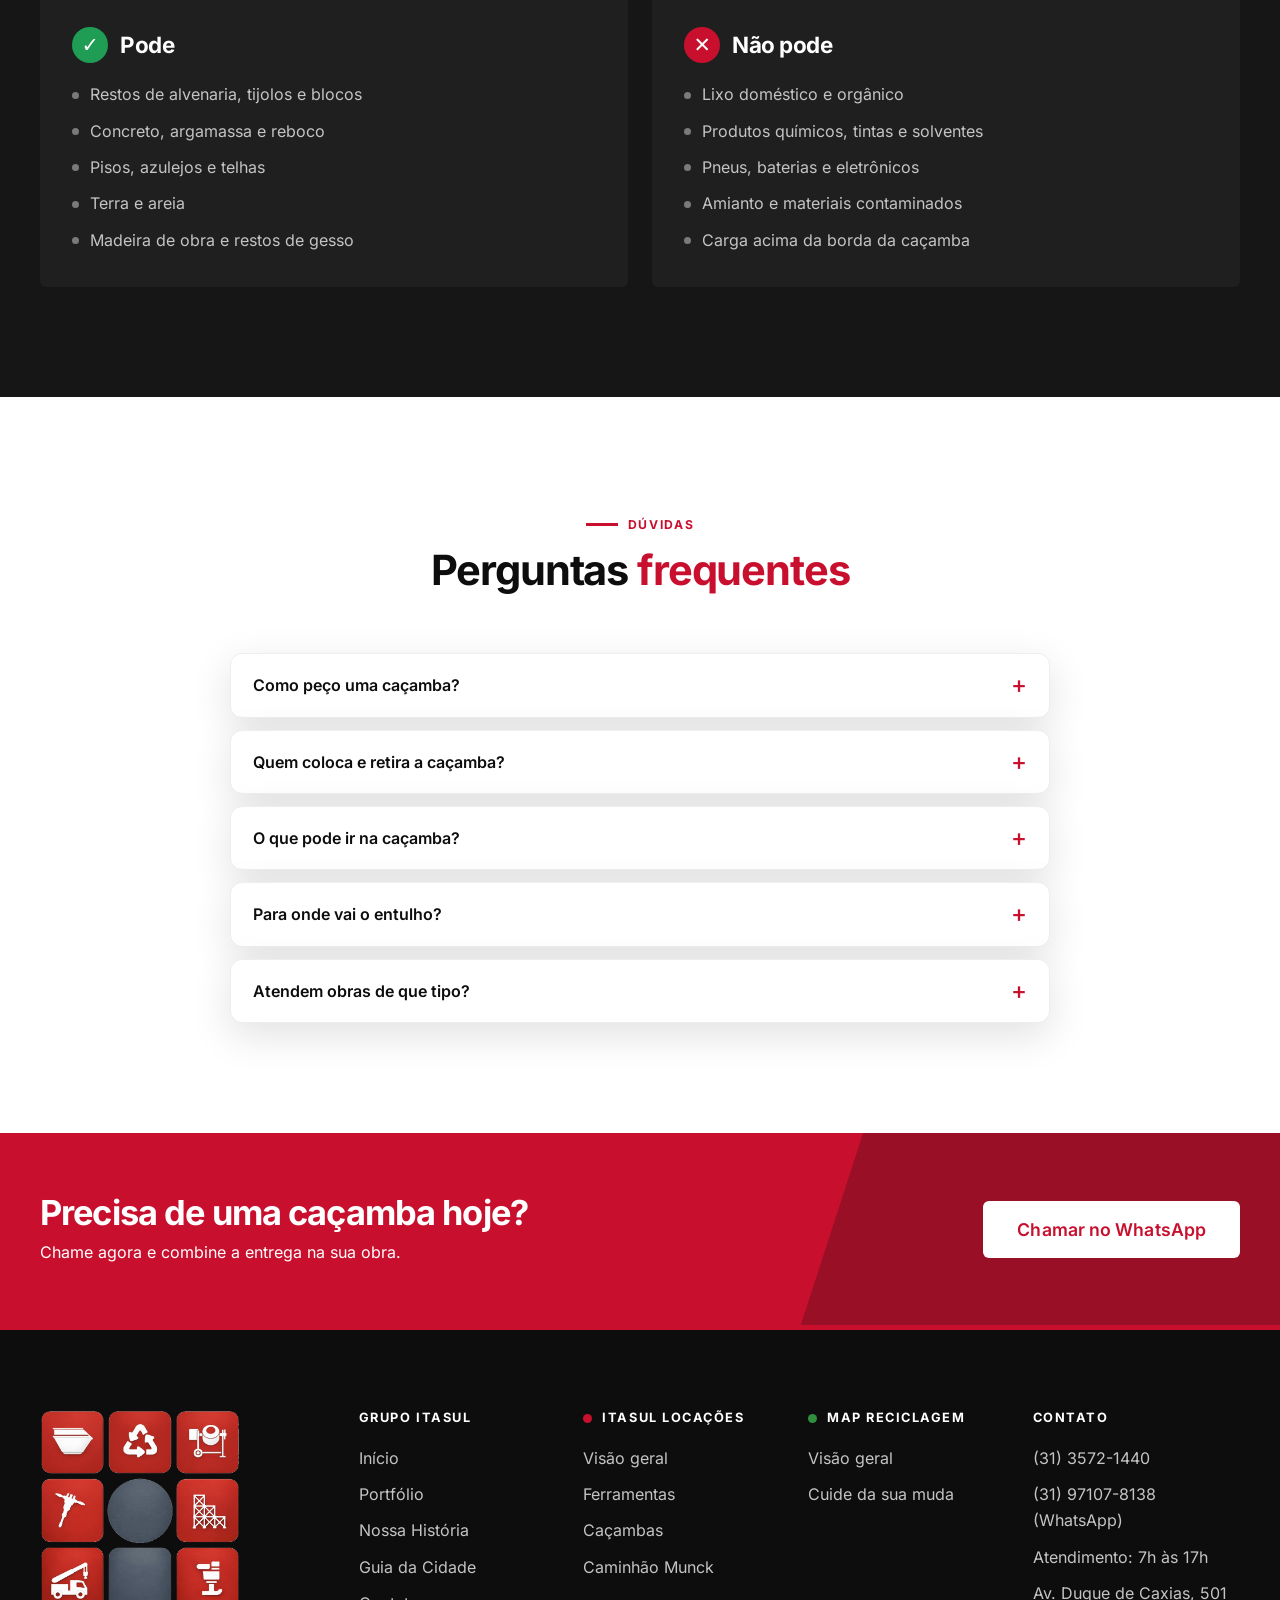
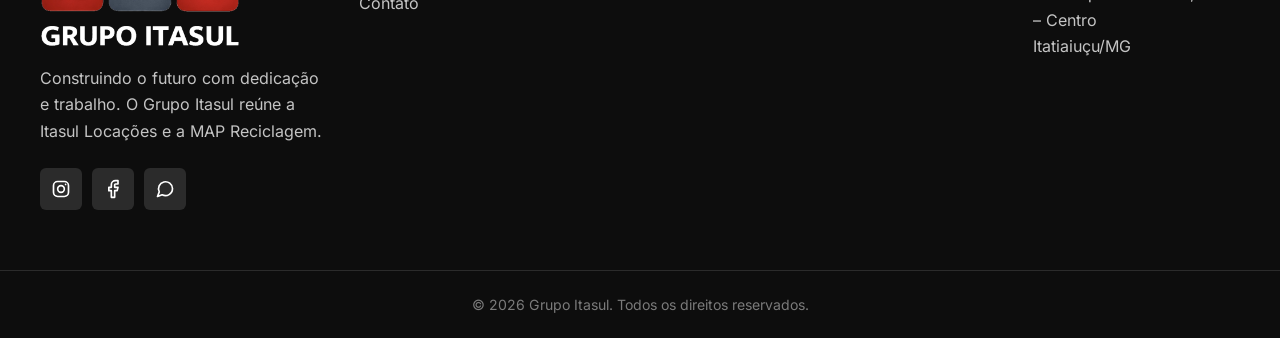
==== commit 0e3eb670: "Fotos reais das caçambas no site e nos anúncios 10 e 11 Co-Authored-By: Claude Sonnet 5.5 <noreply@a" ====
--- a/cacambas.html
+++ b/cacambas.html
@@ -99,8 +99,8 @@
           </div>
         <div class="photo-grid">
           <figure class="photo reveal">
-            <div class="img-slot photo__img" data-img="assets/img/cacamba-chao-1.jpg" data-zoom role="img" aria-label="Caminhão e caçamba da Itasul"></div>
-            <figcaption>Caminhão e caçamba da Itasul</figcaption>
+            <div class="img-slot photo__img" data-img="assets/img/cacamba-chao-1.jpg" data-zoom role="img" aria-label="Caçambas da Itasul alinhadas, prontas para entrega"></div>
+            <figcaption>Caçambas prontas para entrega</figcaption>
           </figure>
           <figure class="photo reveal">
             <div class="img-slot photo__img" data-img="assets/img/cacamba-chao-2.jpg" data-zoom role="img" aria-label="Caminhão e caçamba da Itasul"></div>
@@ -119,16 +119,16 @@
           </div>
         <div class="photo-grid">
           <figure class="photo reveal">
-            <div class="img-slot photo__img" data-img="assets/img/cacamba-cheia-1.jpg" data-zoom role="img" aria-label="Caçamba cheia 1"></div>
-            <figcaption>Caçamba cheia</figcaption>
-          </figure>
-          <figure class="photo reveal">
-            <div class="img-slot photo__img" data-img="assets/img/cacamba-cheia-2.jpg" data-zoom role="img" aria-label="Caçamba cheia 2"></div>
-            <figcaption>Caçamba cheia</figcaption>
-          </figure>
-          <figure class="photo reveal">
-            <div class="img-slot photo__img" data-img="assets/img/cacamba-cheia-3.jpg" data-zoom role="img" aria-label="Caçamba cheia 3"></div>
-            <figcaption>Caçamba cheia</figcaption>
+            <div class="img-slot photo__img" data-img="assets/img/cacamba-cheia-1.jpg" data-zoom role="img" aria-label="Caçamba cheia de entulho na rua"></div>
+            <figcaption>Caçamba cheia de entulho na rua</figcaption>
+          </figure>
+          <figure class="photo reveal">
+            <div class="img-slot photo__img" data-img="assets/img/cacamba-cheia-2.jpg" data-zoom role="img" aria-label="Caçamba cheia coletada na estrada"></div>
+            <figcaption>Caçamba cheia coletada na estrada</figcaption>
+          </figure>
+          <figure class="photo reveal">
+            <div class="img-slot photo__img" data-img="assets/img/cacamba-cheia-3.jpg" data-zoom role="img" aria-label="Equipe retirando o conteúdo da caçamba"></div>
+            <figcaption>Equipe retirando o conteúdo da caçamba</figcaption>
           </figure>
         </div>
         </div>
--- a/assets/css/style.css
+++ b/assets/css/style.css
@@ -1567,3 +1567,116 @@
 .map-embed iframe { display: block; width: 100%; height: 100%; border: 0; }
 .map-embed__cta { margin-top: 24px; text-align: center; }
 @media (max-width: 700px) { .map-embed { aspect-ratio: 4 / 3; } }
+
+/* =========================================================
+   MAPA DE CUIDADOS DA MUDA (cuidados-mudas.html)
+   ========================================================= */
+.care-pick { display: grid; grid-template-columns: repeat(4, 1fr); gap: 20px; }
+.care-pick__item { display: flex; flex-direction: column; overflow: hidden; background: var(--white); border-radius: 12px; box-shadow: var(--shadow); border-bottom: 4px solid transparent; transition: transform .3s var(--ease), border-color .3s, box-shadow .3s; }
+.care-pick__item:hover { transform: translateY(-5px); border-color: var(--green); box-shadow: var(--shadow-lg); }
+.care-pick__img { display: block; aspect-ratio: 1; background-color: var(--gray-100); }
+.care-pick__body { display: flex; flex-direction: column; gap: 2px; padding: 16px 18px 18px; }
+.care-pick__body strong { font-size: 1.1rem; font-weight: 700; letter-spacing: -.015em; color: var(--black); }
+.care-pick__body em { font-size: .8rem; color: var(--gray-500); }
+.care-pick__go { margin-top: 8px; font-size: .9rem; font-weight: 600; color: var(--green); }
+
+.care-species { scroll-margin-top: calc(var(--header-h) + 10px); }
+.care-species--alt { background: var(--gray-50); }
+.care-species__head { display: flex; align-items: center; gap: 32px; margin-bottom: 40px; }
+.care-species__photo { flex-shrink: 0; width: 180px; height: 180px; object-fit: cover; border-radius: 14px; box-shadow: var(--shadow-lg); }
+.care-species__sci { margin: -4px 0 8px; font-style: italic; color: var(--gray-500); }
+.care-species__resumo { max-width: 560px; color: var(--gray-700); }
+.care-grid { display: grid; grid-template-columns: repeat(2, 1fr); gap: 22px; align-items: start; }
+.care-card { padding: 26px 26px 20px; background: var(--white); border-radius: 12px; border-top: 4px solid var(--green); box-shadow: var(--shadow); }
+.care-card h3 { display: flex; align-items: center; gap: 12px; margin-bottom: 14px; font-size: 1.2rem; font-weight: 700; letter-spacing: -.02em; color: var(--black); }
+.care-card__n { flex-shrink: 0; width: 30px; height: 30px; display: grid; place-items: center; font-size: .9rem; font-weight: 700; color: #fff; background: var(--green); border-radius: 50%; }
+.care-sub { margin: 18px 0 6px; font-size: .78rem; font-weight: 700; letter-spacing: .12em; text-transform: uppercase; color: var(--green); }
+.care-rows > div { padding: 9px 0; border-top: 1px solid var(--gray-100); }
+.care-rows > div:first-child { border-top: 0; }
+.care-rows dt { font-size: .88rem; font-weight: 700; color: var(--black); }
+.care-rows dd { font-size: .92rem; color: var(--gray-700); }
+.care-note { margin-top: 12px; font-size: .85rem; font-style: italic; color: var(--gray-500); }
+
+.care-pdf { position: relative; isolation: isolate; color: var(--white); background: linear-gradient(160deg, #0d2b15, #07150b); }
+.care-pdf__inner { display: grid; grid-template-columns: 1.2fr .8fr; gap: 40px; align-items: center; }
+.care-pdf p { color: var(--gray-300); max-width: 520px; }
+.care-pdf__actions { display: grid; gap: 14px; }
+.care-pdf__actions .btn svg { width: 20px; height: 20px; fill: none; stroke: currentColor; stroke-width: 2; stroke-linecap: round; stroke-linejoin: round; }
+
+@media screen and (max-width: 1000px) { .care-pick { grid-template-columns: repeat(2, 1fr); } .care-grid { grid-template-columns: 1fr; } .care-pdf__inner { grid-template-columns: 1fr; } }
+@media screen and (max-width: 600px) { .care-species__head { flex-direction: column; align-items: flex-start; gap: 18px; } .care-card { padding: 22px 18px 16px; } }
+
+@media print {
+  .care-cover { min-height: 296mm; break-after: page; display: flex; align-items: flex-end; }
+  .care-cover .page-hero__content { padding-bottom: 80px; }
+  .care-cover .btn, .care-pick, #especies, .care-pdf { display: none !important; }
+  .care-species { break-before: page; padding: 36px 0 !important; background: #fff !important; }
+  .care-species__head { margin-bottom: 20px; gap: 22px; }
+  .care-species__photo { width: 120px; height: 120px; box-shadow: none; }
+  .care-grid { grid-template-columns: repeat(2, 1fr); gap: 12px; }
+  .care-card { padding: 14px 14px 8px; box-shadow: none; border: 1px solid var(--gray-100); border-top: 3px solid var(--green); break-inside: avoid; }
+  .care-card h3 { font-size: .95rem; margin-bottom: 8px; }
+  .care-card__n { width: 22px; height: 22px; font-size: .72rem; }
+  .care-rows > div { padding: 5px 0; }
+  .care-rows dt { font-size: .72rem; }
+  .care-rows dd { font-size: .72rem; line-height: 1.4; }
+  .care-sub { margin: 8px 0 2px; font-size: .62rem; }
+  .care-note { font-size: .68rem; margin-top: 6px; }
+}
+
+/* Seção "Duas empresas" mais compacta */
+.empresas.section { padding: 64px 0; }
+.empresas .section__head { margin-bottom: 30px; }
+.empresas__grid { gap: 22px; }
+.empresa { padding: 26px 28px 24px; border-top-width: 5px; }
+.empresa__icon { width: 48px; height: 48px; margin-bottom: 12px; }
+.empresa__icon svg { width: 24px; height: 24px; }
+.empresa h3 { margin: 4px 0 8px; font-size: clamp(1.5rem, 2.4vw, 1.9rem); }
+.empresa p { margin-bottom: 12px; font-size: .95rem; }
+.empresa__list { gap: 6px; margin-bottom: 20px; }
+.empresa__list li { font-size: .9rem; }
+.empresa .btn { padding-block: 12px; }
+@media (max-width: 600px) { .empresas.section { padding: 48px 0; } .empresa { padding: 24px 20px 22px; } }
+
+/* ---------- Passo a passo interativo (tela) ---------- */
+.care-print { display: none; }
+.care-steps-section { background: var(--white); scroll-margin-top: calc(var(--header-h) + 10px); }
+.care-species-tabs { display: flex; flex-wrap: wrap; justify-content: center; gap: 10px; margin-bottom: 14px; }
+.care-tab { padding: 10px 20px; font: inherit; font-weight: 600; color: var(--gray-900); background: var(--gray-50); border: 1px solid var(--gray-100); border-radius: 40px; cursor: pointer; transition: background .2s, color .2s, border-color .2s; }
+.care-tab:hover { border-color: var(--green); }
+.care-tab.active { color: #fff; background: var(--green); border-color: var(--green); }
+.care-hint { margin-bottom: 30px; text-align: center; color: var(--gray-500); }
+.care-path { position: relative; display: grid; grid-template-columns: repeat(6, 1fr); gap: 8px; margin-bottom: 34px; }
+.care-path__line { position: absolute; left: calc(100% / 12); right: calc(100% / 12); top: 21px; height: 4px; background: var(--gray-100); border-radius: 2px; }
+.care-path__line i { display: block; width: var(--p); height: 100%; background: var(--green); border-radius: 2px; transition: width .4s var(--ease); }
+.care-node { position: relative; display: flex; flex-direction: column; align-items: center; gap: 4px; padding: 0 4px; font: inherit; text-align: center; background: none; border: 0; cursor: pointer; }
+.care-node__dot { z-index: 1; width: 46px; height: 46px; display: grid; place-items: center; font-weight: 700; color: var(--gray-500); background: var(--white); border: 3px solid var(--gray-100); border-radius: 50%; transition: all .3s var(--ease); }
+.care-node.is-done .care-node__dot { color: #fff; background: var(--green); border-color: var(--green); }
+.care-node.is-active .care-node__dot { color: #fff; background: var(--green); border-color: var(--green); transform: scale(1.18); box-shadow: 0 0 0 6px rgba(var(--green-rgb, 47, 143, 62), .18); }
+.care-node__t { margin-top: 6px; font-size: .92rem; font-weight: 700; line-height: 1.25; color: var(--black); }
+.care-node__q { font-size: .78rem; color: var(--gray-500); }
+.care-node:hover .care-node__dot { border-color: var(--green); }
+.care-stage { display: grid; grid-template-columns: .85fr 1.15fr; gap: 32px; align-items: start; padding: 28px; background: var(--gray-50); border-radius: 16px; }
+.care-stage.is-in { animation: careIn .35s var(--ease); }
+@keyframes careIn { from { opacity: .3; transform: translateY(8px); } to { opacity: 1; transform: none; } }
+.care-stage__art svg { display: block; width: 100%; height: auto; border-radius: 16px; box-shadow: var(--shadow); }
+.care-stage__caption { display: flex; flex-direction: column; align-items: center; margin-top: 12px; text-align: center; }
+.care-stage__caption strong { font-size: 1.15rem; color: var(--black); }
+.care-stage__caption span { font-size: .85rem; color: var(--gray-500); }
+.care-stage__expect { margin-bottom: 14px; padding: 12px 16px; font-size: .95rem; color: var(--gray-900); background: #e6f4e9; border-left: 4px solid var(--green); border-radius: 8px; }
+.care-stage__group { margin-bottom: 8px; padding: 14px 18px 6px; background: var(--white); border-radius: 12px; box-shadow: var(--shadow); }
+.care-stage__group .care-sub { margin: 0 0 4px; }
+.care-nav { display: flex; justify-content: space-between; gap: 12px; margin-top: 22px; }
+.care-nav .btn[disabled] { opacity: .4; pointer-events: none; }
+@media screen and (max-width: 900px) {
+  .care-path { grid-template-columns: repeat(3, 1fr); row-gap: 22px; }
+  .care-path__line { display: none; }
+  .care-stage { grid-template-columns: 1fr; padding: 18px; }
+  .care-stage__art { max-width: 340px; margin: 0 auto; }
+}
+@media screen and (max-width: 600px) { .care-node__dot { width: 40px; height: 40px; } .care-node__t { font-size: .82rem; } .care-nav .btn { padding-inline: 14px; font-size: .9rem; } }
+@media print { .care-print { display: block !important; } .care-steps-section, .care-hint { display: none !important; } }
+.care-stage__art svg :is(ellipse, circle, rect, path):not([stroke]) { stroke: none; }
+.hero__text { max-width: 780px; font-size: clamp(1rem, 1.35vw, 1.15rem); line-height: 1.55; margin-bottom: 28px; }
+.pf-company__btns { position: relative; z-index: 1; display: flex; flex-wrap: wrap; gap: 10px; }
+@media screen and (max-width: 960px) { .pf-company__btns { width: 100%; } .pf-company__btns .btn { flex: 1; } }
